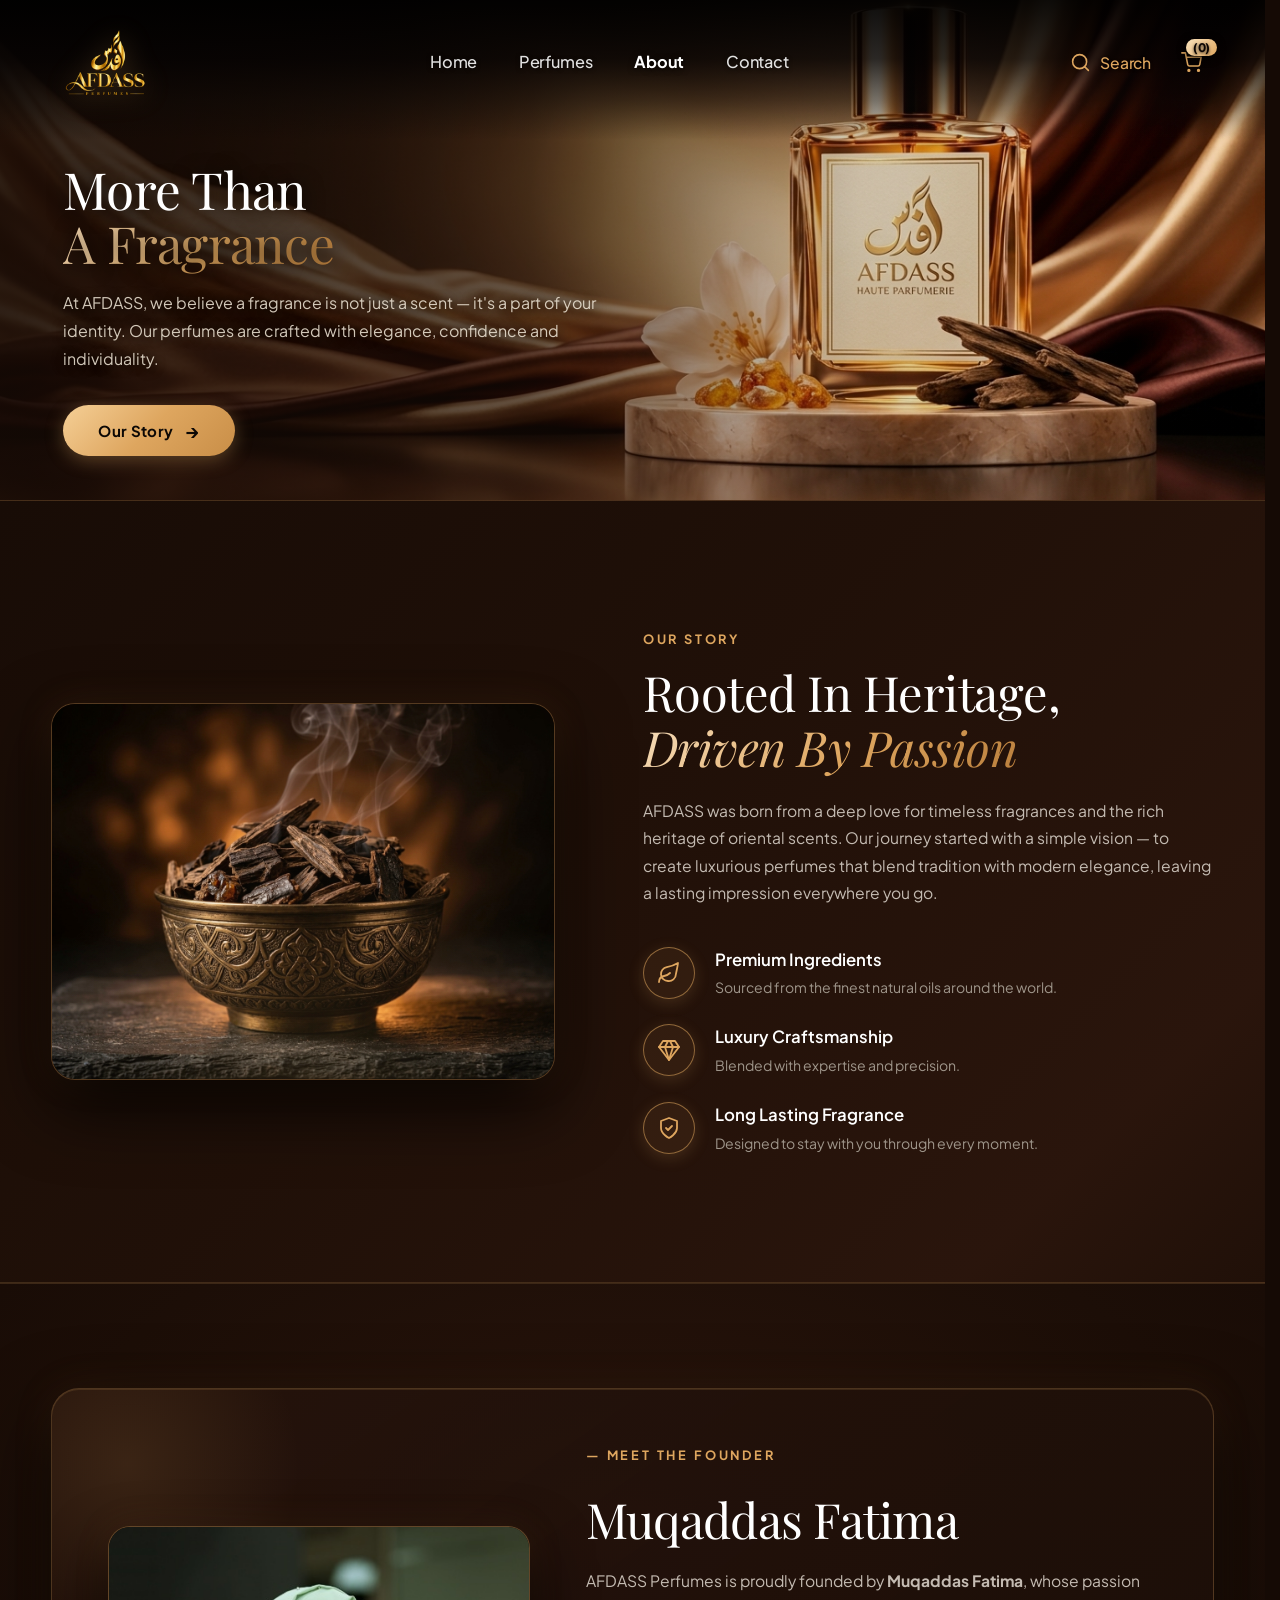
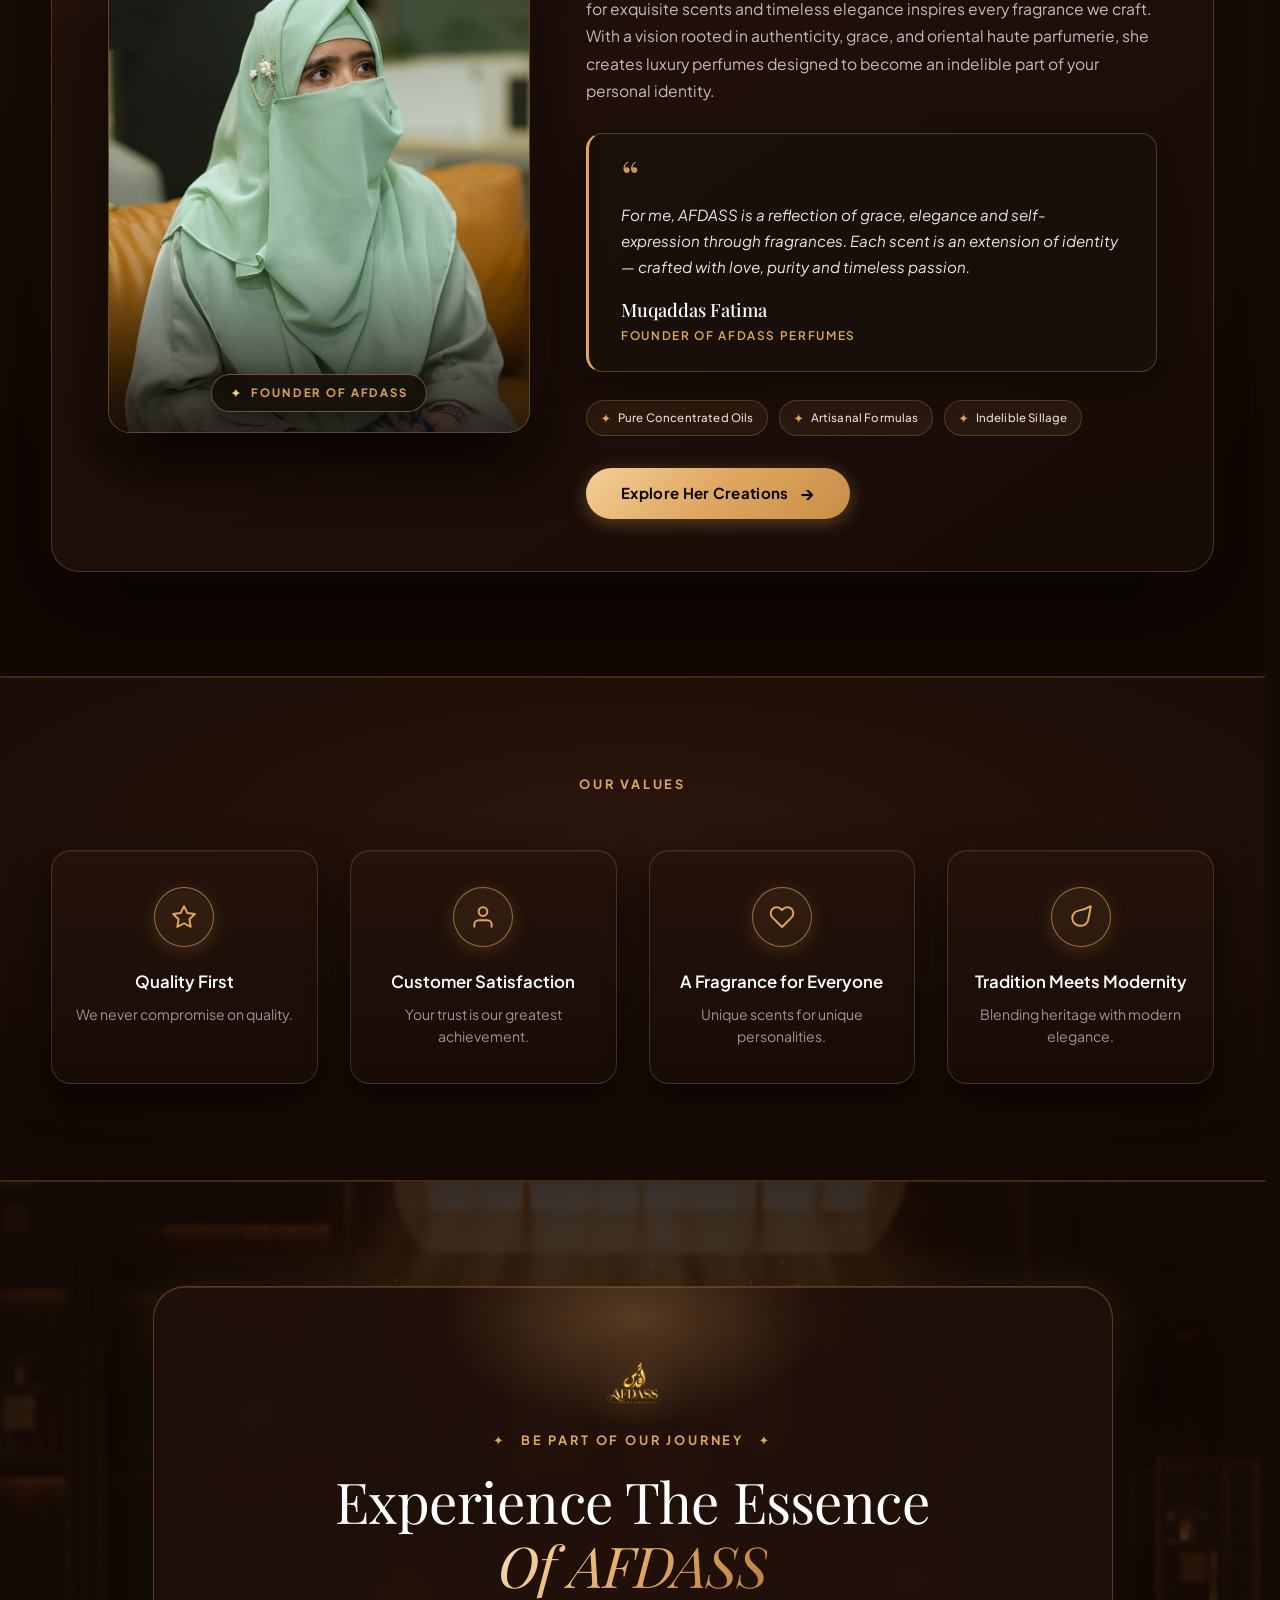
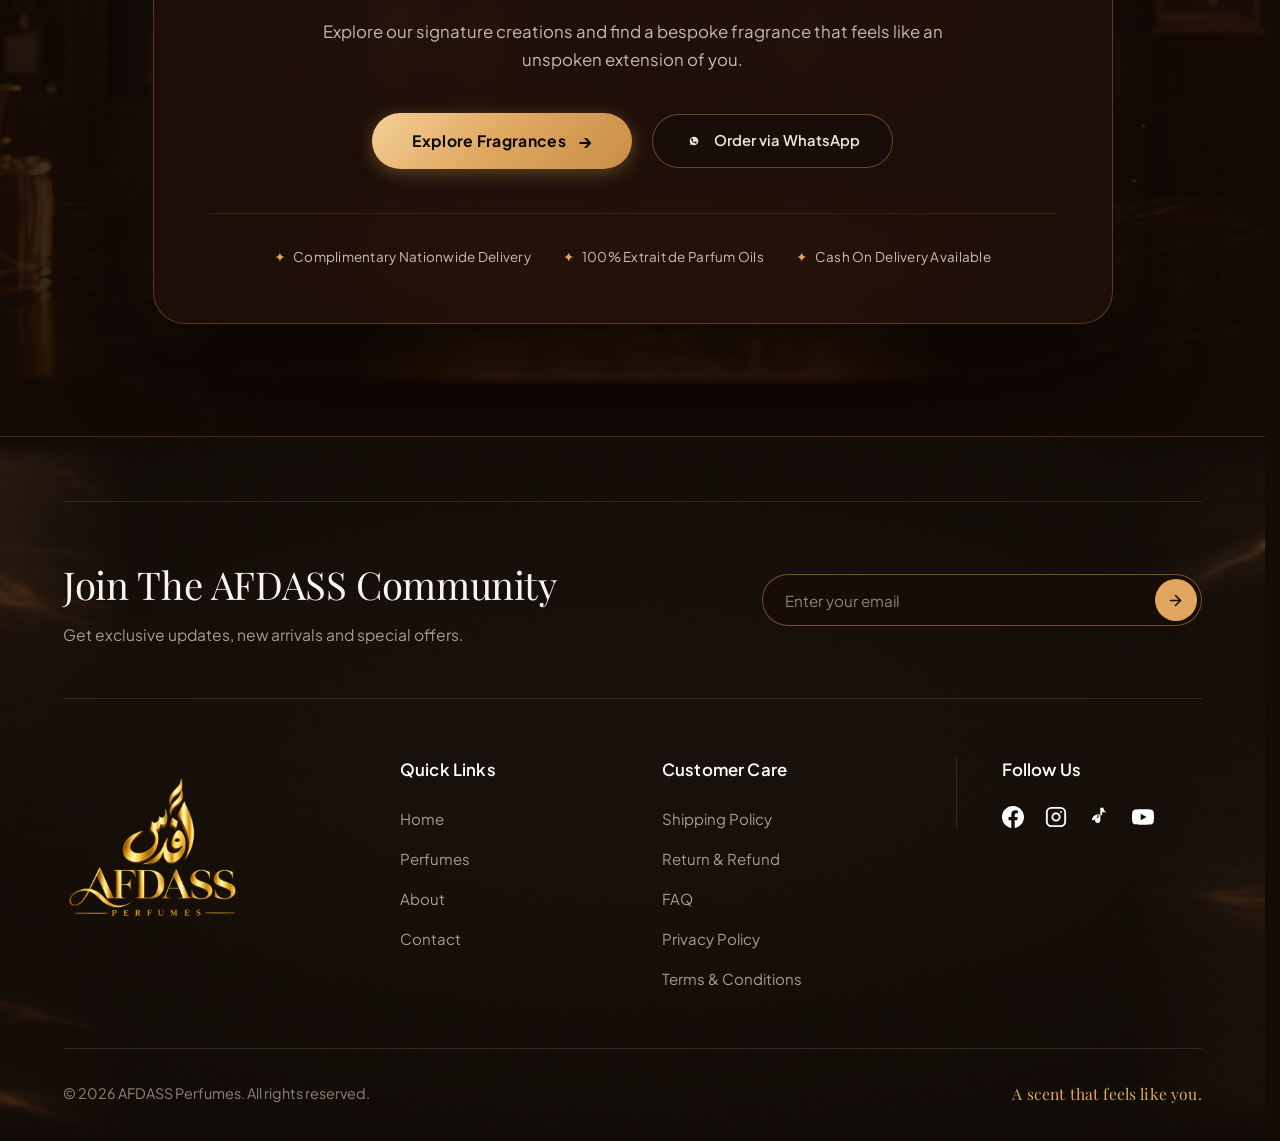
==== about.html @ 6cfcc87d "Implement complete website SEO: Meta tags, Open Graph, Twitter cards, Schema.org JSON-LD, sitemap.xm" ====
<!DOCTYPE html>
<html lang="en">
<head>
  <meta charset="UTF-8" />
  <meta name="viewport" content="width=device-width, initial-scale=1.0" />
  <title>About Us | AFDASS PERFUMES Haute Parfumerie</title>
  <meta name="description" content="Discover the story of AFDASS PERFUMES. Founded by Muqaddas Fatima, crafting luxury haute parfumerie with rare oud, amber, and French oils." />
  <meta name="keywords" content="about AFDASS, Muqaddas Fatima, Pakistani luxury perfumes, haute parfumerie story, artisanal fragrances Pakistan" />
  <meta name="author" content="AFDASS PERFUMES" />
  <meta name="robots" content="index, follow" />
  <link rel="canonical" href="https://afdassperfumes.com/about.html" />

  <!-- Open Graph / Facebook / WhatsApp -->
  <meta property="og:type" content="website" />
  <meta property="og:site_name" content="AFDASS PERFUMES" />
  <meta property="og:title" content="About Us | AFDASS PERFUMES Haute Parfumerie" />
  <meta property="og:description" content="More Than A Fragrance. Discover the story, artisanal craftsmanship, and vision behind AFDASS PERFUMES." />
  <meta property="og:image" content="https://afdassperfumes.com/assets/about-hero-banner.jpg" />
  <meta property="og:url" content="https://afdassperfumes.com/about.html" />

  <!-- Twitter Card -->
  <meta name="twitter:card" content="summary_large_image" />
  <meta name="twitter:title" content="About Us | AFDASS PERFUMES Haute Parfumerie" />
  <meta name="twitter:description" content="More Than A Fragrance. Discover the story, artisanal craftsmanship, and vision behind AFDASS PERFUMES." />
  <meta name="twitter:image" content="https://afdassperfumes.com/assets/about-hero-banner.jpg" />

  <!-- Favicon -->
  <link rel="icon" type="image/x-icon" href="assets/favicon.ico" />
  <link rel="icon" type="image/png" sizes="32x32" href="assets/favicon-32x32.png" />
  <link rel="apple-touch-icon" sizes="192x192" href="assets/favicon-192x192.png" />

  <!-- Google Fonts -->
  <link rel="preconnect" href="https://fonts.googleapis.com" />
  <link rel="preconnect" href="https://fonts.gstatic.com" crossorigin />
  <link href="https://fonts.googleapis.com/css2?family=Cinzel:wght@400;500;600;700&family=Cormorant+Garamond:ital,wght@0,300;0,400;0,500;0,600;0,700;1,400;1,600&family=Playfair+Display:ital,wght@0,400;0,500;0,600;0,700;1,400&family=Plus+Jakarta+Sans:wght@300;400;500;600;700&display=swap" rel="stylesheet" />

  <!-- JSON-LD Structured Data: AboutPage -->
  <script type="application/ld+json">
  {
    "@context": "https://schema.org",
    "@type": "AboutPage",
    "name": "About AFDASS PERFUMES",
    "url": "https://afdassperfumes.com/about.html",
    "description": "The heritage, artisanal craftsmanship, and story of AFDASS PERFUMES founded by Muqaddas Fatima.",
    "publisher": {
      "@type": "Organization",
      "name": "AFDASS PERFUMES",
      "logo": "https://afdassperfumes.com/assets/logo.png"
    }
  }
  </script>

  <!-- Stylesheets -->
  <link rel="stylesheet" href="style.css?v=20261004_master_header" />
  <link rel="stylesheet" href="drawer.css?v=20261004_master_header" />
  <link rel="stylesheet" href="about.css?v=20261004_master_header" />
  <link rel="stylesheet" href="search.css?v=20261004_master_header" />
</head>
<body class="about-page">

  <main>
    <!-- ===================================================================
         1 & 2. HERO SECTION & TOP NAVBAR: "More Than A Fragrance"
         Seamless luxury hero banner matching index and perfumes pages
         =================================================================== -->
    <section class="about-hero-section">

      <!-- Full-Width Background Image -->
      <div class="about-hero-bg">
        <img src="assets/about-hero-banner.jpg?v=20261004_about_stage" alt="AFDASS Luxury Perfume" class="about-hero-bg-img" />
        <div class="about-hero-overlay"></div>
      </div>

      <!-- Top Dark Shadow for navbar clarity -->
      <div class="about-hero-top-shadow"></div>

      <!-- Standard Navbar matching all other pages -->
      <header class="navbar navbar-in-hero" id="mainNavbar">
        <div class="nav-container">
          <!-- Logo -->
          <a href="index.html" class="brand-logo" aria-label="AFDASS PERFUMES Home">
            <img src="assets/logo.png" alt="AFDASS PERFUMES" class="logo-image" />
          </a>

          <!-- Center Navigation Links -->
          <nav class="nav-links">
            <a href="index.html" class="nav-link">Home</a>
            <a href="perfumes.html" class="nav-link">Perfumes</a>
            <a href="about.html" class="nav-link active">About</a>
            <a href="contact.html" class="nav-link">Contact</a>
          </nav>

          <!-- Right Action Buttons -->
          <div class="nav-actions">
            <button type="button" class="nav-action-btn search-btn" aria-label="Search Fragrances">
              <svg class="action-icon" viewBox="0 0 24 24" fill="none" stroke="currentColor" stroke-width="1.8" stroke-linecap="round" stroke-linejoin="round">
                <circle cx="11" cy="11" r="8"></circle>
                <line x1="21" y1="21" x2="16.65" y2="16.65"></line>
              </svg>
              <span>Search</span>
            </button>

            <a href="cart.html" class="nav-action-btn cart-btn" id="btnNavCart" aria-label="View Shopping Cart">
              <svg class="action-icon cart-svg" viewBox="0 0 24 24" fill="none" stroke="currentColor" stroke-width="1.8" stroke-linecap="round" stroke-linejoin="round">
                <circle cx="9" cy="21" r="1"></circle>
                <circle cx="20" cy="21" r="1"></circle>
                <path d="M1 1h4l2.68 13.39a2 2 0 0 0 2 1.61h9.72a2 2 0 0 0 2-1.61L23 6H6"></path>
              </svg>
              <span class="cart-badge" id="headerCartCount">(0)</span>
            </a>

            <!-- Mobile Toggle -->
            <button class="mobile-toggle" id="mobileMenuBtn" aria-label="Toggle Menu">
              <span></span><span></span><span></span>
            </button>
          </div>
        </div>
      </header>

      <!-- Hero Text Content Overlay -->
      <div class="about-hero-content">
        <div class="about-hero-text">
          <h1 class="about-hero-heading">
            More Than<br />
            <span class="gold-heading-accent">A Fragrance</span>
          </h1>
          <p class="about-hero-lead">
            At AFDASS, we believe a fragrance is not just a scent — it's a part of your identity. Our perfumes are crafted with elegance, confidence and individuality.
          </p>
          <div class="about-hero-cta">
            <a href="#our-story" class="btn-gold-pill">
              <span>Our Story</span>
              <span class="pill-arrow">→</span>
            </a>
          </div>
        </div>
      </div>

    </section>

    <!-- ===================================================================
         3. OUR STORY SECTION: "Rooted In Heritage, Driven By Passion"
         =================================================================== -->
    <section class="about-story-section" id="our-story">
      <div class="about-container">
        <div class="story-grid">

          <!-- Left: Framed Oud Bowl Artwork -->
          <div class="story-visual-wrap">
            <div class="story-img-frame">
              <img src="assets/about-story-oud.jpg" alt="Handcrafted Oud Wood Chips in Antique Brass Vessel" class="story-oud-img" />
              <div class="story-frame-glow"></div>
            </div>
          </div>

          <!-- Right: Story Narrative & 3 Craft Pillars -->
          <div class="story-content-wrap">
            <span class="section-eyebrow">OUR STORY</span>
            <h2 class="story-heading">
              Rooted In Heritage,<br />
              <span class="gold-heading-accent italic">Driven By Passion</span>
            </h2>
            <p class="story-lead">
              AFDASS was born from a deep love for timeless fragrances and the rich heritage of oriental scents. Our journey started with a simple vision — to create luxurious perfumes that blend tradition with modern elegance, leaving a lasting impression everywhere you go.
            </p>

            <!-- 3 Craftsmanship Pillars -->
            <div class="story-pillars-list">
              
              <!-- Pillar 1: Premium Ingredients -->
              <div class="pillar-row">
                <div class="pillar-icon-circle">
                  <svg viewBox="0 0 24 24" fill="none" stroke="currentColor" stroke-width="1.8" stroke-linecap="round" stroke-linejoin="round">
                    <path d="M11 20A7 7 0 0 1 9.8 6.1C15.5 5 17 4.5 21 2c-.5 4-1 5.5-2.1 11.2A7 7 0 0 1 11 20z"></path>
                    <path d="M2 21c0-3 1.85-5.36 5.08-6C9.5 14.52 12 13 13 12"></path>
                  </svg>
                </div>
                <div class="pillar-info">
                  <h3 class="pillar-title">Premium Ingredients</h3>
                  <p class="pillar-desc">Sourced from the finest natural oils around the world.</p>
                </div>
              </div>

              <!-- Pillar 2: Luxury Craftsmanship -->
              <div class="pillar-row">
                <div class="pillar-icon-circle">
                  <svg viewBox="0 0 24 24" fill="none" stroke="currentColor" stroke-width="1.8" stroke-linecap="round" stroke-linejoin="round">
                    <path d="M6 3h12l4 6-10 13L2 9z"></path>
                    <path d="M11 3L8 9l4 13 4-13-3-6"></path>
                    <path d="M2 9h20"></path>
                  </svg>
                </div>
                <div class="pillar-info">
                  <h3 class="pillar-title">Luxury Craftsmanship</h3>
                  <p class="pillar-desc">Blended with expertise and precision.</p>
                </div>
              </div>

              <!-- Pillar 3: Long Lasting Fragrance -->
              <div class="pillar-row">
                <div class="pillar-icon-circle">
                  <svg viewBox="0 0 24 24" fill="none" stroke="currentColor" stroke-width="1.8" stroke-linecap="round" stroke-linejoin="round">
                    <path d="M12 22s8-4 8-10V5l-8-3-8 3v7c0 6 8 10 8 10z"></path>
                    <path d="M9 12l2 2 4-4"></path>
                  </svg>
                </div>
                <div class="pillar-info">
                  <h3 class="pillar-title">Long Lasting Fragrance</h3>
                  <p class="pillar-desc">Designed to stay with you through every moment.</p>
                </div>
              </div>

            </div>
          </div>

        </div>
      </div>
    </section>

    <!-- ===================================================================
         4. MEET THE FOUNDER: "Muqaddas Fatima"
         Bespoke Haute Parfumerie 2-Column Luxury Editorial Showcase
         =================================================================== -->
    <section class="about-founder-section" id="founder">
      <div class="about-container">
        
        <div class="founder-editorial-card">
          
          <!-- Left Column: Elegant Portrait Showcase Frame -->
          <div class="founder-visual-col">
            <div class="founder-portrait-frame">
              <img 
                src="assets/about-founder-portrait.jpg" 
                alt="Muqaddas Fatima - Founder of AFDASS Perfumes" 
                class="founder-portrait-img" 
              />
              <div class="founder-frame-glow"></div>
              <div class="founder-frame-badge">
                <span class="founder-badge-dot">✦</span>
                <span>FOUNDER OF AFDASS</span>
              </div>
            </div>
          </div>

          <!-- Right Column: Editorial Narrative & Quote -->
          <div class="founder-narrative-col">
            
            <div class="founder-eyebrow-row">
              <span class="section-eyebrow">— MEET THE FOUNDER</span>
            </div>

            <h2 class="founder-main-heading">Muqaddas Fatima</h2>

            <p class="founder-bio-paragraph">
              AFDASS Perfumes is proudly founded by <strong>Muqaddas Fatima</strong>, whose passion for exquisite scents and timeless elegance inspires every fragrance we craft. With a vision rooted in authenticity, grace, and oriental haute parfumerie, she creates luxury perfumes designed to become an indelible part of your personal identity.
            </p>

            <!-- Luxury Quote Box (Clear, elegant, does not overlap portrait) -->
            <div class="founder-quote-box">
              <div class="quote-mark-icon">“</div>
              <p class="founder-quote-text">
                For me, AFDASS is a reflection of grace, elegance and self-expression through fragrances. Each scent is an extension of identity — crafted with love, purity and timeless passion.
              </p>
              <div class="founder-quote-author">
                <h3 class="founder-quote-name">Muqaddas Fatima</h3>
                <span class="founder-quote-role">Founder of AFDASS Perfumes</span>
              </div>
            </div>

            <!-- 3 Luxury Craft Signature Tags -->
            <div class="founder-signatures-row">
              <div class="founder-signature-tag">
                <span class="tag-spark">✦</span>
                <span>Pure Concentrated Oils</span>
              </div>
              <div class="founder-signature-tag">
                <span class="tag-spark">✦</span>
                <span>Artisanal Formulas</span>
              </div>
              <div class="founder-signature-tag">
                <span class="tag-spark">✦</span>
                <span>Indelible Sillage</span>
              </div>
            </div>

            <!-- CTA Actions -->
            <div class="founder-action-wrap">
              <a href="perfumes.html" class="btn-gold-pill">
                <span>Explore Her Creations</span>
                <span class="pill-arrow">→</span>
              </a>
            </div>

          </div>

        </div>

      </div>
    </section>

    <!-- ===================================================================
         5. OUR VALUES SECTION (4 Gold Icon Columns)
         =================================================================== -->
    <section class="about-values-section">
      <div class="about-container">
        
        <div class="values-header">
          <span class="section-eyebrow center">OUR VALUES</span>
        </div>

        <div class="values-grid">
          
          <!-- Value 1: Quality First -->
          <div class="value-item">
            <div class="value-icon-circle">
              <svg viewBox="0 0 24 24" fill="none" stroke="currentColor" stroke-width="1.8" stroke-linecap="round" stroke-linejoin="round">
                <polygon points="12 2 15.09 8.26 22 9.27 17 14.14 18.18 21.02 12 17.77 5.82 21.02 7 14.14 2 9.27 8.91 8.26 12 2"></polygon>
              </svg>
            </div>
            <h4 class="value-title">Quality First</h4>
            <p class="value-sub">We never compromise on quality.</p>
          </div>

          <!-- Value 2: Customer Satisfaction -->
          <div class="value-item">
            <div class="value-icon-circle">
              <svg viewBox="0 0 24 24" fill="none" stroke="currentColor" stroke-width="1.8" stroke-linecap="round" stroke-linejoin="round">
                <path d="M20 21v-2a4 4 0 0 0-4-4H8a4 4 0 0 0-4 4v2"></path>
                <circle cx="12" cy="7" r="4"></circle>
              </svg>
            </div>
            <h4 class="value-title">Customer Satisfaction</h4>
            <p class="value-sub">Your trust is our greatest achievement.</p>
          </div>

          <!-- Value 3: A Fragrance for Everyone -->
          <div class="value-item">
            <div class="value-icon-circle">
              <svg viewBox="0 0 24 24" fill="none" stroke="currentColor" stroke-width="1.8" stroke-linecap="round" stroke-linejoin="round">
                <path d="M20.84 4.61a5.5 5.5 0 0 0-7.78 0L12 5.67l-1.06-1.06a5.5 5.5 0 0 0-7.78 7.78l1.06 1.06L12 21.23l7.78-7.78 1.06-1.06a5.5 5.5 0 0 0 0-7.78z"></path>
              </svg>
            </div>
            <h4 class="value-title">A Fragrance for Everyone</h4>
            <p class="value-sub">Unique scents for unique personalities.</p>
          </div>

          <!-- Value 4: Tradition Meets Modernity -->
          <div class="value-item">
            <div class="value-icon-circle">
              <svg viewBox="0 0 24 24" fill="none" stroke="currentColor" stroke-width="1.8" stroke-linecap="round" stroke-linejoin="round">
                <path d="M11 20A7 7 0 0 1 9.8 6.1C15.5 5 17 4.5 21 2c-.5 4-1 5.5-2.1 11.2A7 7 0 0 1 11 20z"></path>
              </svg>
            </div>
            <h4 class="value-title">Tradition Meets Modernity</h4>
            <p class="value-sub">Blending heritage with modern elegance.</p>
          </div>

        </div>

      </div>
    </section>

    <!-- ===================================================================
         6. CTA SECTION: "Experience The Essence Of AFDASS"
         Bespoke Haute Parfumerie Grand Prestige Showcase
         =================================================================== -->
    <section class="about-cta-section">
      <div class="about-cta-bg-layer">
        <img src="assets/about-cta-bg.jpg" alt="AFDASS Haute Parfumerie Atelier" class="cta-bg-img" />
        <div class="cta-bg-overlay"></div>
      </div>
      <div class="about-container">
        
        <!-- Grand Floating Glassmorphic Prestige Card -->
        <div class="about-cta-card">
          <div class="cta-card-glow"></div>

          <!-- Top Logo Emblem -->
          <div class="cta-emblem-wrap">
            <img src="assets/logo.png" alt="AFDASS PERFUMES" class="cta-emblem-img" />
          </div>

          <span class="cta-eyebrow">✦ &nbsp; BE PART OF OUR JOURNEY &nbsp; ✦</span>

          <h2 class="about-cta-heading">
            Experience The Essence<br />
            <span class="gold-heading-accent italic">Of AFDASS</span>
          </h2>

          <p class="about-cta-sub">
            Explore our signature creations and find a bespoke fragrance that feels like an unspoken extension of you.
          </p>

          <!-- Dual Luxury Actions -->
          <div class="about-cta-actions">
            <a href="perfumes.html" class="btn-gold-pill cta-main-btn">
              <span>Explore Fragrances</span>
              <span class="pill-arrow">→</span>
            </a>
            <a href="https://wa.me/923125797051" target="_blank" rel="noopener" class="btn-cta-outline">
              <svg viewBox="0 0 24 24" width="18" height="18" fill="currentColor">
                <path d="M12.031 6.172c-3.181 0-5.767 2.586-5.768 5.766-.001 1.298.38 2.27 1.019 3.287l-.582 2.128 2.182-.573c.978.58 1.911.928 3.145.929 3.178 0 5.767-2.587 5.768-5.766.001-3.187-2.575-5.77-5.764-5.771zm3.392 8.244c-.144.405-.837.774-1.17.824-.312.045-.694.073-2.122-.52-1.823-.759-3.003-2.617-3.094-2.739-.092-.122-.741-.986-.741-1.88 0-.895.468-1.336.635-1.518.167-.182.366-.228.488-.228.121 0 .243.002.349.006.111.004.261-.042.408.31.152.365.518 1.261.564 1.353.045.091.076.198.016.319-.061.122-.092.198-.183.304-.092.106-.193.237-.276.319-.092.091-.188.19-.081.373.107.182.476.786 1.022 1.272.703.626 1.296.82 1.48.911.183.091.289.076.395-.045.107-.122.457-.532.579-.714.122-.182.244-.152.411-.091.167.061 1.066.503 1.249.594.182.091.304.137.349.213.046.076.046.44-.098.845z"/>
              </svg>
              <span>Order via WhatsApp</span>
            </a>
          </div>

          <!-- 3 Reassurance Badges -->
          <div class="cta-perks-row">
            <div class="cta-perk-item">
              <span class="perk-spark">✦</span>
              <span>Complimentary Nationwide Delivery</span>
            </div>
            <div class="cta-perk-item">
              <span class="perk-spark">✦</span>
              <span>100% Extrait de Parfum Oils</span>
            </div>
            <div class="cta-perk-item">
              <span class="perk-spark">✦</span>
              <span>Cash On Delivery Available</span>
            </div>
          </div>

        </div>

      </div>
    </section>
  </main>

  <!-- ===================================================================
       7. LUXURY FOOTER (Unified Standard Across Entire Website)
       =================================================================== -->
  <footer class="site-footer">
    <div class="footer-container">

      <!-- Newsletter Banner -->
      <div class="footer-newsletter-row">
        <div class="newsletter-text-wrap">
          <h2 class="newsletter-title">Join The AFDASS Community</h2>
          <p class="newsletter-subtitle">Get exclusive updates, new arrivals and special offers.</p>
        </div>
        <form class="newsletter-form" onsubmit="event.preventDefault(); alert('Thank you for joining the AFDASS community!');">
          <input 
            type="email" 
            class="newsletter-input" 
            placeholder="Enter your email" 
            required 
          />
          <button type="submit" class="btn-newsletter-submit" aria-label="Subscribe">
            <svg class="submit-arrow" viewBox="0 0 24 24" fill="none" stroke="currentColor" stroke-width="2.2" stroke-linecap="round" stroke-linejoin="round">
              <line x1="5" y1="12" x2="19" y2="12"></line>
              <polyline points="12 5 19 12 12 19"></polyline>
            </svg>
          </button>
        </form>
      </div>

      <!-- Main Footer Columns (4-Col Grid) -->
      <div class="footer-main-grid">

        <!-- Col 1: Official Logo -->
        <div class="footer-col brand-col">
          <a href="index.html" class="footer-logo-link">
            <img src="assets/logo.png" alt="AFDASS PERFUMES" class="footer-logo-img" />
          </a>
        </div>

        <!-- Col 2: Quick Links -->
        <div class="footer-col footer-accordion-col">
          <h3 class="footer-col-title footer-accordion-toggle">
            <span>Quick Links</span>
            <span class="footer-accordion-icon">
              <svg viewBox="0 0 24 24" fill="none" stroke="currentColor" stroke-width="2" stroke-linecap="round" stroke-linejoin="round">
                <polyline points="6 9 12 15 18 9"></polyline>
              </svg>
            </span>
          </h3>
          <ul class="footer-links-list">
            <li><a href="index.html" class="footer-link">Home</a></li>
            <li><a href="perfumes.html" class="footer-link">Perfumes</a></li>
            <li><a href="about.html" class="footer-link">About</a></li>
            <li><a href="contact.html" class="footer-link">Contact</a></li>
          </ul>
        </div>

        <!-- Col 3: Customer Care -->
        <div class="footer-col footer-accordion-col">
          <h3 class="footer-col-title footer-accordion-toggle">
            <span>Customer Care</span>
            <span class="footer-accordion-icon">
              <svg viewBox="0 0 24 24" fill="none" stroke="currentColor" stroke-width="2" stroke-linecap="round" stroke-linejoin="round">
                <polyline points="6 9 12 15 18 9"></polyline>
              </svg>
            </span>
          </h3>
          <ul class="footer-links-list">
            <li><a href="contact.html" class="footer-link">Shipping Policy</a></li>
            <li><a href="contact.html" class="footer-link">Return &amp; Refund</a></li>
            <li><a href="contact.html#faq" class="footer-link">FAQ</a></li>
            <li><a href="contact.html" class="footer-link">Privacy Policy</a></li>
            <li><a href="contact.html" class="footer-link">Terms &amp; Conditions</a></li>
          </ul>
        </div>

        <!-- Col 4: Follow Us -->
        <div class="footer-col follow-col footer-accordion-col">
          <h3 class="footer-col-title footer-accordion-toggle">
            <span>Follow Us</span>
            <span class="footer-accordion-icon">
              <svg viewBox="0 0 24 24" fill="none" stroke="currentColor" stroke-width="2" stroke-linecap="round" stroke-linejoin="round">
                <polyline points="6 9 12 15 18 9"></polyline>
              </svg>
            </span>
          </h3>
          <div class="footer-social-row footer-accordion-content">
            <!-- Facebook -->
            <a href="https://facebook.com" target="_blank" rel="noopener" class="social-icon-btn" aria-label="Facebook">
              <svg viewBox="0 0 24 24" fill="currentColor">
                <path d="M24 12.073c0-6.627-5.373-12-12-12s-12 5.373-12 12c0 5.99 4.388 10.954 10.125 11.854v-8.385H7.078v-3.47h3.047V9.43c0-3.007 1.792-4.669 4.533-4.669 1.312 0 2.686.235 2.686.235v2.953H15.83c-1.491 0-1.956.925-1.956 1.874v2.25h3.328l-.532 3.47h-2.796v8.385C19.612 23.027 24 18.062 24 12.073z"/>
              </svg>
            </a>
            <!-- Instagram -->
            <a href="https://instagram.com" target="_blank" rel="noopener" class="social-icon-btn" aria-label="Instagram">
              <svg viewBox="0 0 24 24" fill="none" stroke="currentColor" stroke-width="2" stroke-linecap="round" stroke-linejoin="round">
                <rect x="2" y="2" width="20" height="20" rx="5" ry="5"></rect>
                <path d="M16 11.37A4 4 0 1 1 12.63 8 4 4 0 0 1 16 11.37z"></path>
                <line x1="17.5" y1="6.5" x2="17.51" y2="6.5"></line>
              </svg>
            </a>
            <!-- TikTok -->
            <a href="https://tiktok.com" target="_blank" rel="noopener" class="social-icon-btn" aria-label="TikTok">
              <svg viewBox="0 0 24 24" fill="currentColor">
                <path d="M19.59 6.69a4.83 4.83 0 0 1-3.77-4.25V2h-3.45v13.67a2.89 2.89 0 0 1-5.2 1.74 2.89 2.89 0 0 1 2.31-4.64c.29 0 .57.04.84.11V9.37a6.34 6.34 0 0 0-.84-.06 6.34 6.34 0 0 0-6.34 6.34 6.34 6.34 0 0 0 6.34-6.34V8.5a8.28 8.28 0 0 0 4.77 1.48V6.69z"/>
              </svg>
            </a>
            <!-- YouTube -->
            <a href="https://youtube.com" target="_blank" rel="noopener" class="social-icon-btn" aria-label="YouTube">
              <svg viewBox="0 0 24 24" fill="currentColor">
                <path d="M23.498 6.186a3.016 3.016 0 0 0-2.122-2.136C19.505 3.545 12 3.545 12 3.545s-7.505 0-9.377.505A3.017 3.017 0 0 0 .502 6.186C0 8.07 0 12 0 12s0 3.93.502 5.814a3.016 3.016 0 0 0 2.122 2.136c1.871.505 9.376.505 9.376.505s7.505 0 9.377-.505a3.015 3.015 0 0 0 2.122-2.136C24 15.93 24 12 24 12s0-3.93-.502-5.814zM9.545 15.568V8.432L15.818 12l-6.273 3.568z"/>
              </svg>
            </a>
          </div>
        </div>

      </div>

      <!-- Bottom Copyright Bar -->
      <div class="footer-bottom-bar">
        <p class="footer-copyright">&copy; 2026 AFDASS Perfumes. All rights reserved.</p>
        <p class="footer-tagline">A scent that feels like you.</p>
      </div>
    </div>
  </footer>

  <!-- Mobile Drawer Menu & Frosted Backdrop -->
  <div class="drawer-backdrop" id="drawerBackdrop"></div>
  <aside class="mobile-drawer" id="mobileDrawer" aria-label="Mobile Navigation">
    <div class="drawer-header">
      <img src="assets/logo.png" alt="AFDASS PERFUMES" class="drawer-logo" />
      <button class="drawer-close" id="drawerCloseBtn" type="button" aria-label="Close Menu">&times;</button>
    </div>
    <nav class="mobile-nav-list">
      <a href="index.html" class="mobile-link">Home</a>
      <a href="perfumes.html" class="mobile-link">Perfumes</a>
      <a href="about.html" class="mobile-link active">About</a>
      <a href="contact.html" class="mobile-link">Contact</a>
      <a href="cart.html" class="mobile-link">Cart</a>
    </nav>
    <div class="drawer-cta">
      <a href="https://wa.me/923125797051" target="_blank" rel="noopener" class="drawer-wa-btn">
        <svg class="drawer-wa-icon" width="20" height="20" viewBox="0 0 24 24" fill="#25d366">
          <path d="M12.04 2C6.58 2 2.13 6.45 2.13 11.91C2.13 13.66 2.59 15.36 3.45 16.86L2.05 22L7.3 20.62C8.75 21.41 10.38 21.83 12.04 21.83C17.5 21.83 21.95 17.38 21.95 11.92C21.95 9.27 20.92 6.78 19.05 4.91C17.18 3.03 14.69 2 12.04 2M12.05 3.67C14.25 3.67 16.31 4.53 17.87 6.09C19.42 7.65 20.28 9.72 20.28 11.92C20.28 16.46 16.58 20.15 12.04 20.15C10.56 20.15 9.11 19.76 7.85 19.01L7.55 18.83L4.43 19.65L5.26 16.61L5.06 16.29C4.24 14.99 3.81 13.47 3.81 11.91C3.81 7.37 7.5 3.67 12.05 3.67M9.53 7.53C9.36 7.53 9.08 7.6 8.84 7.86C8.6 8.12 7.93 8.75 7.93 10.03C7.93 11.31 8.86 12.55 9 12.72C9.13 12.9 10.79 15.46 13.33 16.55C15.44 17.47 15.87 17.29 16.33 17.24C16.8 17.2 17.84 16.62 18.06 16.02C18.27 15.42 18.27 14.9 18.21 14.8C18.15 14.7 17.98 14.64 17.72 14.5C17.47 14.38 16.21 13.76 15.98 13.67C15.75 13.59 15.58 13.55 15.41 13.8C15.24 14.06 14.76 14.64 14.62 14.8C14.47 14.97 14.33 15 14.07 14.87C13.82 14.75 13.01 14.48 12.05 13.62C11.3 12.95 10.79 12.13 10.65 11.89C10.51 11.64 10.63 11.51 10.76 11.38C10.87 11.27 11.01 11.09 11.14 10.94C11.27 10.79 11.31 10.69 11.4 10.52C11.49 10.35 11.44 10.2 11.38 10.07C11.31 9.95 10.83 8.77 10.63 8.28C10.43 7.8 10.23 7.87 10.07 7.86L9.53 7.53Z"/>
        </svg>
        <span>Order via WhatsApp</span>
      </a>
      <p class="drawer-tagline">A scent that feels like you.</p>
    </div>
  </aside>

  <!-- Scripts -->
  <script src="about.js?v=20261001_lux_v3"></script>
  <script src="search.js?v=20261001_live"></script>
</body>
</html>
---- style.css ----
/* ===================================================================
   AFDASS PERFUMES - FULL VIEWPORT LUXURY HERO SECTION
   Full Height 100vh (Zero Bottom Gaps / Zero Black Bars)
   =================================================================== */

:root {
  color-scheme: dark;
  /* Refined Metallic Gold Accents */
  --gold-primary: #dea65f;
  --gold-hover: #eab775;
  --gold-tag: #b88947;
  --gold-title: #edd6b4;
  --gold-bronze: #8a5a32;
  --gold-hairline: rgba(222, 166, 95, 0.16);

  /* Haute Parfumerie Warm Bronze, Roasted Cocoa & Silk Amber Palette (matching Hero section) */
  --bg-deep-noir: #130804;
  --bg-espresso-base: #180c06;
  --bg-espresso-card: #201008;
  --bg-chocolate-rich: #27140b;
  --bg-chocolate-card: #2f180e;
  --bg-chocolate-accent: #3a1e12;

  --text-pure: #ffffff;
  --text-nav: #a8a8a9;
  --text-desc: #a59e95;
  --text-badge-title: #e4e2de;
  --text-badge-sub: #8c8378;

  --font-serif: 'Playfair Display', Georgia, serif;
  --font-sans: 'Plus Jakarta Sans', -apple-system, BlinkMacSystemFont, 'Segoe UI', Roboto, sans-serif;
}

*, *::before, *::after {
  box-sizing: border-box;
  margin: 0;
  padding: 0;
}

/* Stable single scrollbar & smooth seamless page transitions */
html {
  overflow-x: hidden;
  scrollbar-gutter: stable;
}

body {
  animation: afdassPageFade 0.22s cubic-bezier(0.16, 1, 0.3, 1) backwards;
}

@keyframes afdassPageFade {
  0% {
    opacity: 0.80;
  }
  100% {
    opacity: 1;
  }
}

/* Remove typing cursor / text caret on non-interactive elements */
body {
  user-select: none;
  -webkit-user-select: none;
  -moz-user-select: none;
  -ms-user-select: none;
}

input, textarea, select, [contenteditable] {
  user-select: text;
  -webkit-user-select: text;
  -moz-user-select: text;
  -ms-user-select: text;
  cursor: text;
}

html, body {
  width: 100%;
  min-height: 100%;
  background-color: #150a05;
  background-image: 
    radial-gradient(ellipse 80% 50% at 50% -20%, rgba(185, 105, 48, 0.16) 0%, transparent 60%),
    radial-gradient(ellipse 60% 40% at 100% 40%, rgba(150, 78, 32, 0.12) 0%, transparent 50%),
    radial-gradient(ellipse 70% 50% at 0% 80%, rgba(185, 105, 48, 0.10) 0%, transparent 50%);
  background-attachment: fixed;
  color: var(--text-pure);
  font-family: var(--font-sans);
  -webkit-font-smoothing: antialiased;
  overflow-x: hidden;
}

/* Master Stage - Full 100vh Viewport Height (Exact match to Mockup) */
.hero-stage {
  position: relative;
  width: 100%;
  min-height: 100vh;
  min-height: 100dvh;
  display: flex;
  flex-direction: column;
  justify-content: space-between;
  overflow: hidden;
  background-color: #120505;
}

/* Master Background Layer - Fills Full 100vh */
.hero-bg-layer {
  position: absolute;
  top: 0;
  left: 0;
  width: 100%;
  height: 100%;
  z-index: 1;
}

.master-bg-image {
  width: 100%;
  height: 100%;
  object-fit: cover;
  object-position: right center;
  display: block;
}

/* Subtle Vignette for Text Contrast */
.bg-vignette-overlay {
  position: absolute;
  inset: 0;
  background: linear-gradient(
    90deg,
    rgba(18, 6, 5, 0.78) 0%,
    rgba(18, 6, 5, 0.48) 38%,
    rgba(18, 6, 5, 0.12) 65%,
    transparent 100%
  );
  pointer-events: none;
}

/* ===================================================================
   TOP NAVBAR
   =================================================================== */

.navbar {
  position: relative;
  width: 100%;
  z-index: 30;
  padding: 1.25rem 0 0 0;
  box-sizing: border-box;
}

.navbar-in-hero,
.navbar.navbar-in-hero {
  position: absolute;
  top: 0;
  left: 0;
  right: 0;
  width: 100%;
  z-index: 30;
  padding: 1.25rem 0 0 0;
  box-sizing: border-box;
}

.nav-container {
  max-width: 1440px;
  margin: 0 auto;
  padding: 0 5%;
  display: flex;
  align-items: center;
  justify-content: space-between;
  width: 100%;
  box-sizing: border-box;
}

/* Brand Logo */
.brand-logo {
  display: inline-flex;
  align-items: center;
  justify-content: flex-start;
  text-decoration: none;
  transition: opacity 0.2s ease;
}

.brand-logo:hover {
  opacity: 0.92;
}

.logo-image {
  height: 85px;
  width: auto;
  object-fit: contain;
  filter: drop-shadow(0 4px 14px rgba(222, 166, 95, 0.35));
}

/* Center Links (Exact Match to User Reference Screenshot) */
.nav-links {
  display: flex;
  align-items: center;
  justify-content: center;
  gap: 2.6rem;
}

.nav-link {
  font-family: var(--font-sans);
  font-size: 1.02rem;
  font-weight: 500;
  color: rgba(255, 255, 255, 0.88);
  text-decoration: none;
  letter-spacing: -0.01em;
  transition: all 0.2s ease;
  position: relative;
  padding: 0.25rem 0;
  text-shadow: 0 1px 4px rgba(0, 0, 0, 0.65);
}

.nav-link:hover {
  color: #ffffff;
  opacity: 1;
}

.nav-link.active {
  color: #ffffff;
  font-weight: 700;
  text-shadow: 0 1px 6px rgba(0, 0, 0, 0.8);
}

/* Right Nav Actions (Exact Match to User Reference Screenshot) */
.nav-actions {
  display: flex;
  align-items: center;
  justify-content: flex-end;
  gap: 1.85rem;
}

.nav-action-btn {
  background: none;
  border: none;
  display: inline-flex;
  align-items: center;
  gap: 0.55rem;
  color: #dea65f;
  font-family: var(--font-sans);
  font-size: 0.98rem;
  font-weight: 500;
  cursor: pointer;
  text-decoration: none;
  transition: all 0.2s ease;
  letter-spacing: -0.01em;
  padding: 0.25rem 0;
}

.nav-action-btn span {
  color: #dea65f;
  font-family: var(--font-sans);
  font-size: 0.98rem;
  font-weight: 500;
  letter-spacing: -0.01em;
  text-shadow: 0 1px 3px rgba(0, 0, 0, 0.75);
  transition: color 0.2s ease;
}

.nav-action-btn:hover,
.nav-action-btn:hover span {
  color: #f7d197;
  transform: translateY(-1px);
}

.action-icon {
  width: 21px;
  height: 21px;
  stroke: #dea65f;
  stroke-width: 1.8;
  display: block;
  flex-shrink: 0;
  transition: stroke 0.2s ease;
}

.nav-action-btn:hover .action-icon {
  stroke: #f7d197;
}

/* Shopping Cart Icon with Oval (0) Gold Pill Badge */
.cart-btn {
  position: relative;
  display: inline-flex;
  align-items: center;
}

.cart-btn .cart-badge {
  position: absolute;
  top: -9px;
  right: -15px;
  background: linear-gradient(135deg, #fae2bc 0%, #dea65f 100%);
  color: #0c0503 !important;
  font-family: var(--font-sans);
  font-size: 0.74rem;
  font-weight: 800 !important;
  padding: 1.5px 6.5px;
  border-radius: 999px;
  display: flex;
  align-items: center;
  justify-content: center;
  line-height: 1.15;
  box-shadow: 0 2px 8px rgba(0, 0, 0, 0.75);
  letter-spacing: -0.02em;
  white-space: nowrap;
  -webkit-font-smoothing: antialiased;
}

/* Mobile Toggle */
.mobile-toggle {
  display: none;
  background: none;
  border: none;
  cursor: pointer;
  flex-direction: column;
  gap: 4px;
}

.mobile-toggle span {
  display: block;
  width: 22px;
  height: 2px;
  background: #ffffff;
}

.mobile-drawer {
  display: none;
}

/* ===================================================================
   HERO CONTENT OVERLAY (EXACT TO MOCKUP)
   =================================================================== */

.hero-content-wrapper {
  position: relative;
  z-index: 20;
  flex: 1;
  display: flex;
  align-items: center;
  max-width: 1440px;
  width: 100%;
  margin: 0 auto;
  padding: 2rem 5% 1.5rem 5%;
  box-sizing: border-box;
}

.hero-left-content {
  max-width: 620px;
  display: flex;
  flex-direction: column;
  justify-content: center;
  align-items: flex-start;
  text-align: left;
}

/* Eyebrow: A FRAGRANCE FOR */
.hero-eyebrow {
  font-family: 'Cinzel', 'Plus Jakarta Sans', serif;
  font-size: clamp(1rem, 1.35vw, 1.25rem);
  font-weight: 600;
  letter-spacing: 0.28em;
  color: #dfa963;
  text-transform: uppercase;
  margin-bottom: 0.85rem;
  display: block;
  text-shadow: 0 2px 10px rgba(0, 0, 0, 0.8);
}

/* Main Headline: EVERY YOU */
.hero-headline {
  font-family: 'Cormorant Garamond', 'Cinzel', Georgia, serif;
  font-size: clamp(3.6rem, 6.2vw, 5.8rem);
  font-weight: 700;
  line-height: 0.96;
  letter-spacing: 0.05em;
  text-transform: uppercase;
  margin: 0 0 1.35rem 0;
  background: linear-gradient(180deg, #ffffff 0%, #fae6cb 30%, #dea65f 70%, #aa7233 100%);
  -webkit-background-clip: text;
  -webkit-text-fill-color: transparent;
  filter: drop-shadow(0 6px 30px rgba(0, 0, 0, 0.85));
}

/* Sparkle Divider */
.hero-sparkle-divider {
  display: flex;
  align-items: center;
  gap: 1.25rem;
  width: 100%;
  max-width: 480px;
  margin-bottom: 2.2rem;
}

.hero-sparkle-divider .divider-line {
  flex: 1;
  height: 1px;
}

.hero-sparkle-divider .divider-line:first-child {
  background: linear-gradient(90deg, transparent 0%, rgba(222, 166, 95, 0.75) 100%);
}

.hero-sparkle-divider .divider-line:last-child {
  background: linear-gradient(270deg, transparent 0%, rgba(222, 166, 95, 0.75) 100%);
}

.hero-sparkle-divider .sparkle-symbol {
  color: #fce5c6;
  font-size: 1.25rem;
  text-shadow: 0 0 14px #dea65f, 0 0 24px #dea65f;
  line-height: 1;
  display: inline-block;
}

/* CTA Pill Button: Shop Collection -> */
.hero-cta-area {
  display: flex;
  align-items: center;
  margin-bottom: 0;
}

.btn-shop-collection {
  display: inline-flex;
  align-items: center;
  gap: 0.75rem;
  background: linear-gradient(135deg, #f7d6a5 0%, #dea65f 100%);
  color: #120505;
  font-family: var(--font-sans);
  font-size: 1.02rem;
  font-weight: 700;
  letter-spacing: 0.02em;
  padding: 0.95rem 2.4rem;
  border-radius: 999px;
  text-decoration: none;
  box-shadow: 0 6px 28px rgba(222, 166, 95, 0.45), 0 0 35px rgba(222, 166, 95, 0.25);
  transition: all 0.3s cubic-bezier(0.16, 1, 0.3, 1);
}

.btn-shop-collection:hover {
  background: linear-gradient(135deg, #fae2bc 0%, #ebb46e 100%);
  transform: translateY(-2px) scale(1.02);
  box-shadow: 0 10px 36px rgba(222, 166, 95, 0.6), 0 0 45px rgba(222, 166, 95, 0.4);
  color: #120505;
}

.btn-shop-collection .arrow-icon {
  width: 18px;
  height: 18px;
  transition: transform 0.25s ease;
}

.btn-shop-collection:hover .arrow-icon {
  transform: translateX(5px);
}

/* ===================================================================
   FLOATING TRUST FEATURES STRIP (EXACT TO MOCKUP)
   =================================================================== */

.hero-trust-strip-container {
  position: relative;
  z-index: 25;
  width: 100%;
  padding: 0 5% 2.2rem 5%;
  margin-top: auto;
  display: flex;
  justify-content: center;
  box-sizing: border-box;
}

.hero-trust-strip {
  display: flex;
  align-items: center;
  justify-content: space-around;
  width: 100%;
  max-width: 1220px;
  background: rgba(26, 9, 8, 0.72);
  backdrop-filter: blur(16px);
  -webkit-backdrop-filter: blur(16px);
  border: 1.5px solid rgba(222, 166, 95, 0.32);
  border-radius: 999px;
  padding: 1rem 2.5rem;
  box-shadow: 0 16px 45px rgba(0, 0, 0, 0.75), 0 0 30px rgba(222, 166, 95, 0.12);
  box-sizing: border-box;
}

.hero-trust-item {
  display: flex;
  align-items: center;
  gap: 1rem;
}

.trust-item-icon {
  width: 32px;
  height: 32px;
  display: flex;
  align-items: center;
  justify-content: center;
  color: var(--gold-primary);
  flex-shrink: 0;
}

.trust-item-icon svg {
  width: 26px;
  height: 26px;
  stroke: var(--gold-primary);
}

.trust-item-text {
  font-family: var(--font-sans);
  font-size: 0.92rem;
  font-weight: 500;
  color: #ede5da;
  line-height: 1.35;
  letter-spacing: 0.01em;
  white-space: nowrap;
}

.trust-br-mobile {
  display: none;
}

.trust-item-divider {
  width: 1px;
  height: 34px;
  background: rgba(222, 166, 95, 0.28);
}

.badge-subheading {
  font-family: var(--font-sans);
  font-size: 0.74rem;
  font-weight: 400;
  color: #9c9994;
  line-height: 1.25;
}

/* ===================================================================
   RESPONSIVE DESIGN (Tablets & Mobile)
   =================================================================== */

@media (max-width: 1024px) {
  .hero-stage {
    height: auto;
    min-height: 100vh;
  }

  .nav-container {
    grid-template-columns: 1fr auto;
  }

  .nav-links {
    display: none;
  }

  .mobile-toggle {
    display: flex;
  }

  /* Mobile Drawer Backdrop */
  .drawer-backdrop {
    position: fixed !important;
    inset: 0 !important;
    background: rgba(18, 6, 5, 0.88) !important;
    backdrop-filter: blur(8px) !important;
    -webkit-backdrop-filter: blur(8px) !important;
    z-index: 99998 !important;
    opacity: 0 !important;
    pointer-events: none !important;
    transition: opacity 0.32s ease !important;
  }

  .drawer-backdrop.active {
    opacity: 1 !important;
    pointer-events: auto !important;
  }

  /* Luxury Off-Canvas Drawer (Slides in from Right) */
  .mobile-drawer {
    display: flex !important;
    flex-direction: column !important;
    position: fixed !important;
    top: 0 !important;
    right: 0 !important;
    bottom: 0 !important;
    left: auto !important;
    width: 86% !important;
    max-width: 320px !important;
    height: 100vh !important;
    height: 100dvh !important;
    background: linear-gradient(180deg, #24130b 0%, #140904 100%) !important;
    border-left: 1px solid rgba(222, 166, 95, 0.3) !important;
    box-shadow: -20px 0 60px rgba(0, 0, 0, 0.95) !important;
    z-index: 99999 !important;
    padding: 1.5rem 1.5rem 2rem 1.5rem !important;
    transform: translateX(105%) !important;
    visibility: hidden !important;
    transition: transform 0.35s cubic-bezier(0.16, 1, 0.3, 1), visibility 0.35s !important;
    overflow-y: auto !important;
    -webkit-overflow-scrolling: touch !important;
    gap: 0 !important;
    box-sizing: border-box !important;
  }

  .mobile-drawer.active {
    transform: translateX(0) !important;
    visibility: visible !important;
  }

  .drawer-header {
    display: flex !important;
    align-items: center !important;
    justify-content: space-between !important;
    padding-bottom: 1.25rem !important;
    border-bottom: 1px solid rgba(138, 90, 50, 0.22) !important;
    margin-bottom: 1.25rem !important;
    box-sizing: border-box !important;
  }

  .drawer-logo {
    height: 38px !important;
    width: auto !important;
    object-fit: contain !important;
  }

  .drawer-close {
    appearance: none !important;
    -webkit-appearance: none !important;
    width: 36px !important;
    height: 36px !important;
    min-width: 36px !important;
    min-height: 36px !important;
    border-radius: 50% !important;
    background: rgba(255, 255, 255, 0.05) !important;
    border: 1px solid rgba(222, 166, 95, 0.3) !important;
    color: var(--gold-primary) !important;
    font-size: 1.55rem !important;
    line-height: 1 !important;
    display: inline-flex !important;
    align-items: center !important;
    justify-content: center !important;
    cursor: pointer !important;
    padding: 0 !important;
    margin: 0 !important;
    outline: none !important;
    transition: all 0.2s ease !important;
  }

  .drawer-close:hover {
    background: rgba(222, 166, 95, 0.2) !important;
    color: #ffffff !important;
    border-color: #dea65f !important;
  }

  .mobile-nav-list {
    display: flex;
    flex-direction: column;
    gap: 0.2rem;
    flex: 1;
  }

  .mobile-link {
    display: flex;
    align-items: center;
    justify-content: space-between;
    padding: 0.95rem 0.6rem;
    color: #e4dfd7;
    text-decoration: none;
    font-family: var(--font-serif);
    font-size: 1.25rem;
    font-weight: 400;
    letter-spacing: 0.01em;
    border-bottom: 1px solid rgba(138, 90, 50, 0.12);
    transition: all 0.2s ease;
    border-radius: 6px;
  }

  .mobile-link::after {
    content: '›';
    font-family: var(--font-sans);
    font-size: 1.35rem;
    color: rgba(222, 166, 95, 0.35);
    transition: transform 0.2s ease, color 0.2s ease;
  }

  .mobile-link:hover,
  .mobile-link.active {
    color: var(--gold-primary);
    padding-left: 0.85rem;
    background: rgba(222, 166, 95, 0.06);
  }

  .mobile-link:hover::after,
  .mobile-link.active::after {
    color: var(--gold-primary);
    transform: translateX(3px);
  }

  .drawer-cta {
    margin-top: 1.5rem;
    padding-top: 1.25rem;
    border-top: 1px solid rgba(138, 90, 50, 0.22);
    display: flex;
    flex-direction: column;
    gap: 0.85rem;
  }

  .drawer-wa-btn {
    display: flex;
    align-items: center;
    justify-content: center;
    gap: 0.65rem;
    background: linear-gradient(135deg, rgba(37, 211, 102, 0.16) 0%, rgba(222, 166, 95, 0.14) 100%);
    border: 1px solid rgba(222, 166, 95, 0.4);
    color: #f7dfbe;
    text-decoration: none;
    padding: 0.85rem 1.25rem;
    border-radius: 9999px;
    font-family: var(--font-sans);
    font-size: 0.92rem;
    font-weight: 600;
    letter-spacing: 0.02em;
    transition: all 0.25s ease;
    box-shadow: 0 4px 18px rgba(0, 0, 0, 0.45);
  }

  .drawer-wa-btn:hover {
    background: linear-gradient(135deg, rgba(37, 211, 102, 0.28) 0%, rgba(222, 166, 95, 0.22) 100%);
    border-color: #dea65f;
    color: #ffffff;
    transform: translateY(-1px);
  }

  .drawer-wa-icon {
    width: 20px !important;
    height: 20px !important;
    min-width: 20px !important;
    max-width: 20px !important;
    min-height: 20px !important;
    max-height: 20px !important;
    fill: #25d366 !important;
    flex-shrink: 0 !important;
    display: block !important;
  }

  .drawer-tagline {
    text-align: center;
    font-size: 0.78rem;
    color: #8c8175;
    font-family: var(--font-sans);
    letter-spacing: 0.04em;
    font-style: italic;
  }

  .hero-content-wrapper {
    padding-top: 2.5rem;
  }

  .hero-headline {
    font-size: clamp(2.8rem, 6vw, 4rem);
  }

  .hero-trust-strip {
    padding: 0.85rem 1.5rem;
    gap: 0.5rem;
  }

  .trust-item-text {
    font-size: 0.84rem;
  }

  .trust-item-icon svg {
    width: 22px;
    height: 22px;
  }
}

@media (max-width: 768px) {
  .hero-stage {
    min-height: auto;
    height: auto;
    padding-bottom: 2.5rem;
  }

  .navbar,
  .navbar-in-hero,
  .navbar.navbar-in-hero {
    padding: 1rem 1.25rem 0 1.25rem;
  }

  .logo-image {
    height: 75px;
  }

  /* ── Mobile Hero: Center background bottle with gentle warm overlay ── */
  .master-bg-image {
    object-position: 68% center;
  }

  .bg-vignette-overlay {
    background:
      radial-gradient(ellipse 85% 85% at 50% 35%, rgba(18, 6, 5, 0.45) 0%, rgba(18, 6, 5, 0.1) 100%),
      linear-gradient(180deg, rgba(18, 6, 5, 0.85) 0%, rgba(18, 6, 5, 0.55) 45%, rgba(18, 6, 5, 0.90) 100%);
  }

  /* ── Mobile Hero: Center all text content ── */
  .hero-content-wrapper {
    padding: 2.5rem 1.25rem 2.5rem 1.25rem;
    justify-content: center;
  }

  .hero-left-content {
    max-width: 100%;
    align-items: center;
    text-align: center;
  }

  .hero-eyebrow {
    font-size: 0.92rem;
    letter-spacing: 0.22em;
    text-align: center;
  }

  .hero-headline {
    font-size: clamp(2.5rem, 9.5vw, 3.6rem);
    text-align: center;
    line-height: 1.02;
  }

  .hero-sparkle-divider {
    max-width: 280px;
    margin-bottom: 1.8rem;
  }

  .btn-shop-collection {
    padding: 0.85rem 2.2rem;
    font-size: 0.94rem;
  }

  .hero-trust-strip-container {
    padding: 0 1rem;
  }

  .hero-trust-strip {
    display: grid;
    grid-template-columns: 1fr 1fr;
    gap: 1.1rem 0.85rem;
    border-radius: 20px;
    padding: 1.25rem 1.15rem;
  }

  .trust-item-divider {
    display: none;
  }

  .hero-trust-item {
    gap: 0.65rem;
  }

  .trust-item-icon {
    width: 26px;
    height: 26px;
  }

  .trust-item-icon svg {
    width: 22px;
    height: 22px;
  }

  .trust-item-text {
    font-size: 0.82rem;
    white-space: normal;
  }

  .trust-br-mobile {
    display: inline;
  }
}

@media (max-width: 480px) {
  .logo-image {
    height: 68px;
  }

  .hero-headline {
    font-size: 2.45rem;
  }

  .hero-trust-strip {
    padding: 1rem 0.85rem;
    gap: 0.9rem 0.65rem;
  }

  .trust-item-text {
    font-size: 0.76rem;
  }

  .nav-action-btn span:not(.cart-badge) {
    display: none;
  }
}

/* ===================================================================
   FEATURED PRODUCTS SECTION (100% MATCH TO MOCKUP)
   =================================================================== */

.featured-section {
  position: relative;
  width: 100%;
  background: radial-gradient(ellipse 80% 65% at 50% 15%, #2a150c 0%, #1c0e07 55%, #130804 100%);
  padding: 5rem 0 6rem 0;
  z-index: 10;
  border-top: 1px solid rgba(222, 166, 95, 0.22);
}

.featured-container {
  max-width: 1440px;
  margin: 0 auto;
  padding: 0 5%;
}

/* Header */
.section-header {
  display: flex;
  align-items: center;
  justify-content: space-between;
  margin-bottom: 2.75rem;
}

.section-title {
  font-family: var(--font-serif);
  font-size: clamp(2rem, 3.2vw, 2.75rem);
  font-weight: 400;
  color: #f5f0e6;
  letter-spacing: -0.01em;
}

.btn-view-all {
  display: inline-flex;
  align-items: center;
  gap: 0.5rem;
  padding: 0.55rem 1.45rem;
  border-radius: 9999px;
  border: 1px solid rgba(222, 166, 95, 0.45);
  background: transparent;
  color: #dea65f;
  font-family: var(--font-sans);
  font-size: 0.86rem;
  font-weight: 500;
  text-decoration: none;
  transition: all 0.25s ease;
}

.btn-view-all:hover {
  background: rgba(222, 166, 95, 0.12);
  border-color: #dea65f;
  color: #f3d4a4;
  transform: translateY(-1px);
}

.view-arrow {
  width: 15px;
  height: 15px;
  transition: transform 0.2s ease;
}

.btn-view-all:hover .view-arrow {
  transform: translateX(3px);
}

/* 4-Column Product Grid */
.products-grid {
  display: grid;
  grid-template-columns: repeat(4, 1fr);
  gap: 1.6rem;
}

/* Card */
.product-card {
  background: linear-gradient(180deg, #24130b 0%, #190c06 100%);
  border: 1px solid rgba(222, 166, 95, 0.24);
  border-radius: 18px;
  padding: 1.1rem;
  display: flex;
  flex-direction: column;
  transition: transform 0.3s cubic-bezier(0.16, 1, 0.3, 1), border-color 0.3s ease, box-shadow 0.3s ease;
  position: relative;
  overflow: hidden;
  box-shadow: 0 16px 36px rgba(0, 0, 0, 0.65), inset 0 1px 0 rgba(222, 166, 95, 0.08);
}

.product-card:hover {
  transform: translateY(-5px);
  border-color: rgba(222, 166, 95, 0.45);
  box-shadow: 0 20px 45px rgba(0, 0, 0, 0.8), 0 0 28px rgba(222, 166, 95, 0.2);
}

/* Image Box */
.product-img-box {
  width: 100%;
  aspect-ratio: 1 / 1;
  border-radius: 12px;
  overflow: hidden;
  background: #140904;
  display: flex;
  align-items: center;
  justify-content: center;
  margin-bottom: 1.15rem;
}

.product-img {
  width: 100%;
  height: 100%;
  object-fit: cover;
  display: block;
  transition: transform 0.4s ease;
}

.product-card:hover .product-img {
  transform: scale(1.04);
}

/* Details */
.product-details {
  display: flex;
  flex-direction: column;
  align-items: center;
  text-align: center;
  flex: 1;
}

.product-title {
  font-family: var(--font-sans);
  font-size: 1.05rem;
  font-weight: 600;
  color: #ffffff;
  margin-bottom: 0.25rem;
  letter-spacing: 0.01em;
}

.product-title-link {
  color: inherit;
  text-decoration: none;
  transition: color 0.25s ease;
}

.product-title-link:hover {
  color: var(--gold-primary);
}

.product-notes {
  font-family: var(--font-sans);
  font-size: 0.82rem;
  font-weight: 400;
  color: #8f8d8a;
  margin-bottom: 0.55rem;
}

.product-price {
  font-family: var(--font-sans);
  font-size: 0.98rem;
  font-weight: 600;
  color: #ffffff;
  margin-bottom: 1.15rem;
}

/* Add to Cart Button */
.btn-add-cart {
  width: 100%;
  padding: 0.68rem 0;
  border-radius: 9999px;
  border: 1px solid rgba(222, 166, 95, 0.5);
  background: rgba(30, 16, 10, 0.85);
  color: #dea65f;
  font-family: var(--font-sans);
  font-size: 0.86rem;
  font-weight: 500;
  display: inline-flex;
  align-items: center;
  justify-content: center;
  gap: 0.55rem;
  cursor: pointer;
  transition: all 0.25s ease;
}

.btn-add-cart:hover {
  background: #dea65f;
  color: #120b08;
  border-color: #dea65f;
  transform: translateY(-1px);
  box-shadow: 0 4px 18px rgba(222, 166, 95, 0.28);
}

.cart-btn-icon {
  width: 16px;
  height: 16px;
  stroke: currentColor;
}

/* ===================================================================
   RESPONSIVE FEATURED PRODUCTS
   =================================================================== */

@media (max-width: 1120px) {
  .products-grid {
    grid-template-columns: repeat(2, 1fr);
    gap: 1.5rem;
  }
}

@media (max-width: 600px) {
  .featured-section {
    padding: 3.5rem 1.25rem 4rem 1.25rem;
  }

  .products-grid {
    grid-template-columns: 1fr;
    gap: 1.25rem;
  }

  .section-header {
    flex-direction: column;
    align-items: flex-start;
    gap: 1rem;
    margin-bottom: 2rem;
  }
}

/* ===================================================================
   CRAFTED FOR MOMENTS THAT MATTER (FULL WIDTH DISTINCT SECTION)
   =================================================================== */

.moments-section {
  position: relative;
  width: 100%;
  min-height: 600px;
  background-color: #130804;
  overflow: hidden;
  display: flex;
  align-items: center;
  border-top: 1px solid rgba(222, 166, 95, 0.22);
  border-bottom: 1px solid rgba(222, 166, 95, 0.22);
  z-index: 10;
}

.moments-bg-layer {
  position: absolute;
  top: 0;
  left: 0;
  width: 100%;
  height: 100%;
  z-index: 1;
}

.moments-bg-img {
  width: 100%;
  height: 100%;
  object-fit: cover;
  object-position: right center;
  display: block;
}

.moments-overlay {
  position: absolute;
  inset: 0;
  background: linear-gradient(
    90deg,
    rgba(22, 10, 5, 0.70) 0%,
    rgba(22, 10, 5, 0.45) 35%,
    rgba(22, 10, 5, 0.14) 55%,
    transparent 75%
  );
  z-index: 2;
  pointer-events: none;
}

.moments-container {
  position: relative;
  z-index: 5;
  max-width: 1440px;
  width: 100%;
  margin: 0 auto;
  padding: 6rem 5%;
}

.moments-content {
  max-width: 540px;
}

.moments-title-wrap {
  border-left: 2px solid rgba(255, 255, 255, 0.4);
  padding-left: 1.4rem;
  margin-bottom: 1.6rem;
}

.moments-title {
  font-family: var(--font-serif);
  font-size: clamp(2.6rem, 3.8vw, 3.85rem);
  font-weight: 400;
  line-height: 1.12;
  color: #f7efe5;
  letter-spacing: -0.015em;
}

.moments-desc {
  font-family: var(--font-sans);
  font-size: 1rem;
  font-weight: 350;
  line-height: 1.68;
  color: #b0ada8;
  margin-bottom: 2.25rem;
  max-width: 450px;
}

.moments-cta {
  display: flex;
  align-items: center;
}

.btn-moments-pill {
  display: inline-flex;
  align-items: center;
  gap: 0.6rem;
  background-color: var(--gold-primary);
  color: #0d0c0b;
  font-family: var(--font-sans);
  font-size: 0.92rem;
  font-weight: 600;
  padding: 0.82rem 2.2rem;
  border-radius: 9999px;
  text-decoration: none;
  box-shadow: 0 4px 22px rgba(222, 166, 95, 0.35);
  transition: all 0.25s cubic-bezier(0.16, 1, 0.3, 1);
}

.btn-moments-pill:hover {
  background-color: var(--gold-hover);
  transform: translateY(-2px);
  box-shadow: 0 8px 32px rgba(222, 166, 95, 0.5);
}

.moments-arrow {
  width: 16px;
  height: 16px;
  transition: transform 0.2s ease;
}

.btn-moments-pill:hover .moments-arrow {
  transform: translateX(4px);
}

@media (max-width: 1024px) {
  .moments-section {
    min-height: 520px;
  }
  .moments-container {
    padding: 4.5rem 5%;
  }
}

@media (max-width: 768px) {
  .moments-section {
    min-height: 560px;
    align-items: flex-end;
  }
  .moments-bg-img {
    object-position: center center;
  }
  .moments-overlay {
    background: linear-gradient(
      180deg,
      rgba(18, 9, 5, 0.35) 0%,
      rgba(18, 9, 5, 0.88) 45%,
      #120804 100%
    );
  }
  .moments-container {
    padding: 3rem 1.25rem;
  }
  .moments-title {
    font-size: 2.35rem;
  }
}

/* ===================================================================
   SHOP BY CATEGORY SECTION (100% MATCH TO MOCKUP)
   =================================================================== */

.category-section {
  position: relative;
  width: 100%;
  background: radial-gradient(ellipse 80% 65% at 50% 20%, #2a150c 0%, #1c0e07 60%, #130804 100%);
  padding: 5.5rem 0 6.5rem 0;
  z-index: 10;
  border-top: 1px solid rgba(222, 166, 95, 0.22);
}

.category-container {
  max-width: 1440px;
  margin: 0 auto;
  padding: 0 5%;
}

.categories-grid {
  display: grid;
  grid-template-columns: repeat(4, 1fr);
  gap: 1.6rem;
}

.category-card {
  background: linear-gradient(180deg, #24130b 0%, #180c06 100%);
  border: 1px solid rgba(222, 166, 95, 0.22);
  border-radius: 18px;
  padding: 1.1rem;
  display: flex;
  flex-direction: column;
  text-decoration: none;
  transition: transform 0.3s cubic-bezier(0.16, 1, 0.3, 1), border-color 0.3s ease, box-shadow 0.3s ease;
  position: relative;
  overflow: hidden;
  box-shadow: 0 16px 36px rgba(0, 0, 0, 0.65), inset 0 1px 0 rgba(222, 166, 95, 0.08);
}

.category-card:hover {
  transform: translateY(-6px);
  border-color: rgba(222, 166, 95, 0.45);
  box-shadow: 0 20px 45px rgba(0, 0, 0, 0.8), 0 0 28px rgba(222, 166, 95, 0.2);
}

.category-img-box {
  width: 100%;
  aspect-ratio: 1 / 1;
  border-radius: 12px;
  overflow: hidden;
  background: #140904;
  display: flex;
  align-items: center;
  justify-content: center;
  margin-bottom: 1.25rem;
}

.category-img {
  width: 100%;
  height: 100%;
  object-fit: cover;
  display: block;
  transition: transform 0.45s ease;
}

.category-card:hover .category-img {
  transform: scale(1.05);
}

.category-details {
  display: flex;
  flex-direction: column;
  align-items: center;
  text-align: center;
  padding: 0.2rem 0 0.4rem 0;
}

.category-title {
  font-family: var(--font-sans);
  font-size: 1.08rem;
  font-weight: 600;
  color: #ffffff;
  margin-bottom: 0.4rem;
  letter-spacing: 0.01em;
  transition: color 0.2s ease;
}

.category-card:hover .category-title {
  color: #f7e8d3;
}

.category-action {
  display: inline-flex;
  align-items: center;
  gap: 0.4rem;
  font-family: var(--font-sans);
  font-size: 0.88rem;
  font-weight: 500;
  color: #dea65f;
  transition: gap 0.2s ease, color 0.2s ease;
}

.cat-arrow {
  width: 14px;
  height: 14px;
  transition: transform 0.2s ease;
}

.category-card:hover .category-action {
  color: #f3d4a4;
}

.category-card:hover .cat-arrow {
  transform: translateX(4px);
}

@media (max-width: 1120px) {
  .categories-grid {
    grid-template-columns: repeat(2, 1fr);
    gap: 1.5rem;
  }
}

@media (max-width: 600px) {
  .category-section {
    padding: 4rem 1.25rem 4.5rem 1.25rem;
  }

  .categories-grid {
    grid-template-columns: 1fr;
    gap: 1.25rem;
  }
}

/* ===================================================================
   THE AFDASS STORY SECTION (100% Match to Mockup)
   =================================================================== */

.story-section {
  position: relative;
  width: 100%;
  background: linear-gradient(135deg, #180c06 0%, #22120a 45%, #2c160d 85%, #22120a 100%);
  padding: 6.5rem 0 7.5rem 0;
  overflow: hidden;
  border-top: 1px solid rgba(222, 166, 95, 0.22);
}

.story-container {
  max-width: 1440px;
  margin: 0 auto;
  padding: 0 5%;
  position: relative;
}

.story-grid {
  display: grid;
  grid-template-columns: 1.05fr 1fr;
  gap: 5rem;
  align-items: center;
  position: relative;
}

/* Left Image Card */
.story-image-wrap {
  position: relative;
  width: 100%;
  aspect-ratio: 4 / 3;
  border-radius: 20px;
  overflow: hidden;
  background: #180c06;
  border: 1px solid rgba(222, 166, 95, 0.28);
  box-shadow: 0 24px 60px rgba(0, 0, 0, 0.85), 0 0 35px rgba(222, 166, 95, 0.12);
}

.story-img {
  width: 100%;
  height: 100%;
  object-fit: cover;
  display: block;
  transition: transform 0.8s cubic-bezier(0.16, 1, 0.3, 1);
}

.story-image-wrap:hover .story-img {
  transform: scale(1.03);
}

/* Right Editorial Content */
.story-content-wrap {
  position: relative;
  display: flex;
  flex-direction: column;
  align-items: flex-start;
  padding: 1.5rem 0 1.5rem 0.5rem;
}

/* Vertical warm studio light bar on the right edge */
.story-ambient-glow {
  position: absolute;
  top: -20%;
  right: -5%;
  width: 150px;
  height: 140%;
  background: linear-gradient(
    90deg,
    transparent 0%,
    rgba(107, 69, 38, 0.08) 30%,
    rgba(138, 90, 50, 0.26) 75%,
    rgba(107, 69, 38, 0.12) 100%
  );
  filter: blur(24px);
  pointer-events: none;
  z-index: 0;
}

.story-overline {
  font-family: var(--font-sans);
  font-size: 0.82rem;
  font-weight: 600;
  color: #c49856;
  letter-spacing: 0.22em;
  text-transform: uppercase;
  margin-bottom: 1.35rem;
  position: relative;
  z-index: 1;
}

.story-title {
  font-family: var(--font-serif);
  font-size: clamp(2.6rem, 4.4vw, 3.8rem);
  font-weight: 400;
  color: #f7f5f0;
  line-height: 1.12;
  letter-spacing: -0.015em;
  margin-bottom: 1.6rem;
  position: relative;
  z-index: 1;
}

.story-description {
  font-family: var(--font-sans);
  font-size: 1.02rem;
  font-weight: 400;
  color: #a39c91;
  line-height: 1.65;
  max-width: 530px;
  margin-bottom: 2.3rem;
  position: relative;
  z-index: 1;
}

.story-cta-wrap {
  position: relative;
  z-index: 1;
}

.btn-our-story {
  display: inline-flex;
  align-items: center;
  gap: 0.65rem;
  background: #dea65f;
  background: linear-gradient(135deg, #e5ab64, #cf8f41);
  color: #12100d;
  font-family: var(--font-sans);
  font-size: 0.98rem;
  font-weight: 600;
  padding: 0.88rem 2.25rem;
  border-radius: 9999px;
  text-decoration: none;
  box-shadow: 0 10px 28px rgba(222, 166, 95, 0.28);
  transition: all 0.3s cubic-bezier(0.16, 1, 0.3, 1);
}

.btn-our-story:hover {
  background: linear-gradient(135deg, #f0b975, #db9848);
  transform: translateY(-2px);
  box-shadow: 0 14px 34px rgba(222, 166, 95, 0.4);
}

.our-story-arrow {
  width: 17px;
  height: 17px;
  transition: transform 0.25s ease;
}

.btn-our-story:hover .our-story-arrow {
  transform: translateX(4px);
}

/* Responsive Story Section */
@media (max-width: 980px) {
  .story-grid {
    grid-template-columns: 1fr;
    gap: 3rem;
  }

  .story-image-wrap {
    max-width: 600px;
    margin: 0 auto;
  }

  .story-content-wrap {
    align-items: center;
    text-align: center;
    padding: 0;
  }

  .story-description {
    max-width: 100%;
  }

  .story-ambient-glow {
    right: 50%;
    transform: translateX(50%);
  }
}

@media (max-width: 600px) {
  .story-section {
    padding: 4rem 1.25rem;
  }

  .story-title {
    font-size: 2.2rem;
  }

  .story-description {
    font-size: 0.98rem;
  }
}

/* ===================================================================
   WHAT OUR CUSTOMERS SAY (TESTIMONIALS SECTION - 100% MATCH)
   =================================================================== */

.testimonials-section {
  position: relative;
  width: 100%;
  background-color: #150a05;
  background-image: 
    url('assets/smoke-left.png'),
    url('assets/smoke-right.png'),
    radial-gradient(ellipse 80% 65% at 50% 15%, #2e160e 0%, #1f0f08 60%, #140904 100%);
  background-position: left center, right center, center center;
  background-repeat: no-repeat, no-repeat, no-repeat;
  background-size: auto 100%, auto 100%, cover;
  padding: 5.5rem 0 6.5rem 0;
  overflow: hidden;
  border-top: 1px solid rgba(222, 166, 95, 0.22);
}

.testimonials-container {
  max-width: 1440px;
  margin: 0 auto;
  padding: 0 5%;
  position: relative;
}

/* Header with Title and Circle Navigation Arrows */
.testimonials-header {
  display: flex;
  justify-content: space-between;
  align-items: center;
  margin-bottom: 2.5rem;
}

.testimonials-title {
  font-family: var(--font-serif);
  font-size: clamp(2rem, 3.2vw, 2.75rem);
  font-weight: 400;
  color: #f7f5f0;
  letter-spacing: -0.01em;
}

.testimonials-controls {
  display: flex;
  align-items: center;
  gap: 0.85rem;
}

.t-nav-btn {
  width: 44px;
  height: 44px;
  border-radius: 50%;
  background: #24130b;
  border: 1px solid rgba(222, 166, 95, 0.3);
  color: #dea65f;
  display: flex;
  align-items: center;
  justify-content: center;
  cursor: pointer;
  transition: all 0.25s cubic-bezier(0.16, 1, 0.3, 1);
  box-shadow: 0 4px 14px rgba(0, 0, 0, 0.5);
}

.t-nav-btn svg {
  width: 18px;
  height: 18px;
  transition: transform 0.2s ease;
}

.t-nav-btn:hover {
  background: #dea65f;
  color: #120505;
  border-color: #dea65f;
  box-shadow: 0 6px 20px rgba(222, 166, 95, 0.35);
  transform: translateY(-2px);
}

.t-nav-btn:active {
  transform: scale(0.95);
}

/* Testimonial Card */
.testimonials-carousel {
  position: relative;
  width: 100%;
}

.testimonial-card {
  display: none;
  opacity: 0;
  transform: translateY(8px);
  transition: opacity 0.4s ease, transform 0.4s ease;
  position: relative;
  background: linear-gradient(180deg, #28140b 0%, #1c0e07 100%);
  border: 1px solid rgba(222, 166, 95, 0.24);
  border-radius: 22px;
  padding: 2.8rem 3.5rem;
  align-items: center;
  justify-content: space-between;
  gap: 2.5rem;
  box-shadow: 0 20px 50px rgba(0, 0, 0, 0.75), 0 0 35px rgba(222, 166, 95, 0.08), inset 0 1px 0 rgba(222, 166, 95, 0.08);
}

.testimonial-card.active {
  display: flex;
  opacity: 1;
  transform: translateY(0);
}

.t-card-content {
  display: flex;
  align-items: center;
  gap: 2.4rem;
  flex: 1;
}

.t-avatar-box {
  width: 100px;
  height: 100px;
  min-width: 100px;
  border-radius: 50%;
  overflow: hidden;
  background: #1a1917;
  border: 2px solid rgba(222, 166, 95, 0.2);
  box-shadow: 0 8px 24px rgba(0, 0, 0, 0.6);
}

.t-avatar-img {
  width: 100%;
  height: 100%;
  object-fit: cover;
  display: block;
}

.t-text-box {
  display: flex;
  flex-direction: column;
  align-items: flex-start;
  max-width: 680px;
}

.t-quote {
  font-family: var(--font-sans);
  font-size: clamp(1.05rem, 1.3vw, 1.22rem);
  font-weight: 400;
  color: #ece8e1;
  line-height: 1.6;
  margin-bottom: 1.25rem;
  letter-spacing: -0.005em;
}

.t-author-meta {
  display: flex;
  flex-direction: column;
  gap: 0.35rem;
}

.t-author-name {
  font-family: var(--font-sans);
  font-size: 1.02rem;
  font-weight: 600;
  color: #ffffff;
  letter-spacing: 0.01em;
}

.t-stars {
  display: flex;
  align-items: center;
  gap: 0.25rem;
  color: #dea65f;
  font-size: 0.95rem;
  letter-spacing: 1px;
}

/* Oversized Decorative Watermark Quote */
.t-watermark-quote {
  font-family: var(--font-serif);
  font-size: 7.5rem;
  font-weight: 700;
  color: rgba(255, 255, 255, 0.04);
  line-height: 0.7;
  user-select: none;
  pointer-events: none;
  padding-right: 0.5rem;
}

/* Responsive Testimonials */
@media (max-width: 840px) {
  .testimonial-card {
    padding: 2.2rem 1.8rem;
  }

  .t-card-content {
    flex-direction: column;
    align-items: flex-start;
    gap: 1.5rem;
  }

  .t-avatar-box {
    width: 80px;
    height: 80px;
    min-width: 80px;
  }

  .t-watermark-quote {
    display: none;
  }
}

@media (max-width: 600px) {
  .testimonials-section {
    padding: 4rem 1.25rem 4.5rem 1.25rem;
  }

  .testimonials-header {
    flex-direction: column;
    align-items: flex-start;
    gap: 1.25rem;
  }

  .testimonials-controls {
    align-self: flex-end;
  }
}

/* ===================================================================
   LUXURY FOOTER & COMMUNITY (100% Match to Mockup)
   =================================================================== */

.site-footer {
  position: relative;
  width: 100%;
  background-color: #130804;
  background-image: url('assets/footer-bg-exact.jpg');
  background-position: center top;
  background-repeat: no-repeat;
  background-size: cover;
  padding: 4rem 0 2.2rem 0;
  overflow: hidden;
  border-top: 1px solid rgba(222, 166, 95, 0.22);
}

.footer-container {
  max-width: 1440px;
  margin: 0 auto;
  padding: 0 5%;
  position: relative;
  z-index: 2;
}

/* Top Newsletter Row */
.footer-newsletter-row {
  display: flex;
  justify-content: space-between;
  align-items: center;
  border-top: 1px solid rgba(222, 166, 95, 0.16);
  padding-top: 3.2rem;
  padding-bottom: 3.2rem;
  border-bottom: 1px solid rgba(222, 166, 95, 0.16);
  margin-bottom: 3.6rem;
  gap: 2.5rem;
}

.newsletter-text-wrap {
  display: flex;
  flex-direction: column;
}

.newsletter-title {
  font-family: var(--font-serif);
  font-size: clamp(2rem, 3vw, 2.7rem);
  font-weight: 400;
  color: #f7f5f0;
  letter-spacing: -0.01em;
  margin-bottom: 0.45rem;
}

.newsletter-subtitle {
  font-family: var(--font-sans);
  font-size: 0.98rem;
  color: #a39c91;
  font-weight: 400;
}

.newsletter-form {
  display: flex;
  align-items: center;
  background: #180c06;
  border: 1.2px solid rgba(222, 166, 95, 0.45);
  border-radius: 9999px;
  padding: 4px 4px 4px 22px;
  width: 100%;
  max-width: 440px;
  transition: all 0.3s ease;
}

.newsletter-form:focus-within {
  border-color: #dea65f;
  box-shadow: 0 0 22px rgba(222, 166, 95, 0.22);
}

.newsletter-input {
  background: transparent;
  border: none;
  outline: none;
  color: #ffffff;
  font-family: var(--font-sans);
  font-size: 0.95rem;
  width: 100%;
}

.newsletter-input::placeholder {
  color: #8c8479;
}

/* Browser Autofill Dark Theme Overrides */
input:-webkit-autofill,
input:-webkit-autofill:hover, 
input:-webkit-autofill:focus, 
input:-webkit-autofill:active,
select:-webkit-autofill,
textarea:-webkit-autofill {
  -webkit-text-fill-color: #ffffff !important;
  caret-color: #dea65f !important;
  -webkit-box-shadow: 0 0 0 1000px #140d08 inset !important;
  box-shadow: 0 0 0 1000px #140d08 inset !important;
  border-color: rgba(138, 90, 50, 0.45) !important;
  transition: background-color 5000000s ease-in-out 0s, color 5000000s ease-in-out 0s !important;
}

input:-moz-autofill,
select:-moz-autofill,
textarea:-moz-autofill {
  box-shadow: 0 0 0 1000px #140d08 inset !important;
  -moz-text-fill-color: #ffffff !important;
  color: #ffffff !important;
  border-color: rgba(138, 90, 50, 0.45) !important;
}

.btn-newsletter-submit {
  width: 42px;
  height: 42px;
  min-width: 42px;
  border-radius: 50%;
  background: #dea65f;
  border: none;
  color: #120e0a;
  display: flex;
  align-items: center;
  justify-content: center;
  cursor: pointer;
  transition: transform 0.25s ease, background 0.25s ease, box-shadow 0.25s ease;
}

.btn-newsletter-submit svg {
  width: 17px;
  height: 17px;
  stroke: #120e0a;
  transition: transform 0.2s ease;
}

.btn-newsletter-submit:hover {
  background: #eab775;
  transform: scale(1.04);
  box-shadow: 0 4px 16px rgba(222, 166, 95, 0.4);
}

.btn-newsletter-submit:hover svg {
  transform: translateX(3px);
}

/* Main 4-Column Grid */
.footer-main-grid {
  display: grid;
  grid-template-columns: 1.35fr 1fr 1.15fr 1.15fr;
  gap: 3rem;
  padding-bottom: 3.5rem;
  border-bottom: 1px solid rgba(222, 166, 95, 0.16);
  align-items: start;
}

.brand-col {
  display: flex;
  align-items: flex-start;
}

.footer-logo-link {
  display: inline-block;
  transition: opacity 0.2s ease;
}

.footer-logo-link:hover {
  opacity: 0.9;
}

.footer-logo-img {
  height: 180px;
  width: auto;
  object-fit: contain;
  display: block;
}

.footer-col-title {
  font-family: var(--font-sans);
  font-size: 1.05rem;
  font-weight: 600;
  color: #ffffff;
  margin-bottom: 1.4rem;
  letter-spacing: 0.01em;
}

.footer-links-list {
  list-style: none;
  display: flex;
  flex-direction: column;
  gap: 0.9rem;
}

.footer-link {
  color: #a39c91;
  text-decoration: none;
  font-size: 0.94rem;
  font-family: var(--font-sans);
  transition: color 0.2s ease, transform 0.2s ease;
  display: inline-block;
}

.footer-link:hover {
  color: #dea65f;
  transform: translateX(3px);
}

.follow-col {
  padding-left: 2.8rem;
  border-left: 1px solid rgba(222, 166, 95, 0.16);
}

.footer-social-row {
  display: flex;
  align-items: center;
  gap: 1.35rem;
  margin-top: 0.4rem;
}

.social-icon-btn {
  color: #ffffff;
  width: 22px;
  height: 22px;
  display: flex;
  align-items: center;
  justify-content: center;
  text-decoration: none;
  transition: color 0.2s ease, transform 0.2s ease;
}

.social-icon-btn svg {
  width: 100%;
  height: 100%;
}

.social-icon-btn:hover {
  color: #dea65f;
  transform: translateY(-2px);
}

/* Bottom Copyright Bar */
.footer-bottom-bar {
  display: flex;
  justify-content: space-between;
  align-items: center;
  padding-top: 2rem;
  font-size: 0.9rem;
}

.footer-copyright {
  color: #8c8479;
  font-family: var(--font-sans);
}

.footer-tagline {
  color: #dea65f;
  font-family: var(--font-serif);
  font-size: 0.98rem;
  letter-spacing: 0.01em;
}

/* Responsive Footer */
@media (max-width: 980px) {
  .footer-newsletter-row {
    flex-direction: column;
    align-items: flex-start;
    gap: 1.8rem;
  }

  .newsletter-form {
    max-width: 100%;
  }

  .footer-main-grid {
    grid-template-columns: repeat(2, 1fr);
    gap: 2.5rem;
  }

  .follow-col {
    padding-left: 0;
    border-left: none;
  }
}

.footer-accordion-icon {
  display: none;
}

@media (max-width: 768px) {
  .site-footer {
    padding: 3.5rem 1.25rem 2rem 1.25rem;
  }

  .footer-newsletter-row {
    margin-bottom: 2.5rem;
    padding-bottom: 2rem;
  }

  /* 1. Center the Brand Logo */
  .brand-col {
    display: flex !important;
    justify-content: center !important;
    align-items: center !important;
    width: 100% !important;
    text-align: center !important;
    padding-bottom: 1.5rem !important;
    margin-bottom: 0.5rem !important;
    border-bottom: 1px solid rgba(222, 166, 95, 0.16) !important;
  }

  .footer-logo-link {
    display: inline-flex !important;
    justify-content: center !important;
    align-items: center !important;
    margin: 0 auto !important;
  }

  .footer-logo-img {
    height: 110px !important;
    max-width: 150px !important;
    margin: 0 auto !important;
  }

  /* 2. Footer Main Grid: Stacked single column with clean borders */
  .footer-main-grid {
    grid-template-columns: 1fr !important;
    gap: 0 !important;
    padding-bottom: 1.8rem !important;
    border-bottom: 1px solid rgba(222, 166, 95, 0.16) !important;
  }

  /* Remove desktop padding/border from Follow Us column */
  .follow-col {
    padding-left: 0 !important;
    border-left: none !important;
  }

  /* 3. Accordion Column Dividers & Toggles */
  .footer-accordion-col {
    border-bottom: 1px solid rgba(222, 166, 95, 0.12);
  }

  .footer-accordion-col:last-child {
    border-bottom: none;
  }

  .footer-accordion-toggle {
    display: flex !important;
    align-items: center !important;
    justify-content: space-between !important;
    width: 100% !important;
    padding: 1.1rem 0.2rem !important;
    margin: 0 !important;
    cursor: pointer !important;
    -webkit-tap-highlight-color: transparent;
    user-select: none;
    font-size: 1.02rem !important;
    font-weight: 600 !important;
    color: #ffffff !important;
    transition: color 0.25s ease;
  }

  .footer-accordion-col.active .footer-accordion-toggle {
    color: #dea65f !important;
  }

  /* Chevron Dropdown Arrow */
  .footer-accordion-icon {
    display: inline-flex !important;
    align-items: center !important;
    justify-content: center !important;
    width: 24px !important;
    height: 24px !important;
    color: #dea65f !important;
    transition: transform 0.35s cubic-bezier(0.16, 1, 0.3, 1) !important;
  }

  .footer-accordion-icon svg {
    width: 16px !important;
    height: 16px !important;
    stroke: currentColor !important;
  }

  .footer-accordion-col.active .footer-accordion-icon {
    transform: rotate(180deg) !important;
  }

  /* Collapsible Content Area (Links List & Social Row) */
  .footer-accordion-col .footer-links-list,
  .footer-accordion-col .footer-accordion-content {
    max-height: 0 !important;
    overflow: hidden !important;
    opacity: 0 !important;
    margin: 0 !important;
    padding: 0 !important;
    transition: max-height 0.35s cubic-bezier(0.16, 1, 0.3, 1), opacity 0.25s ease, padding 0.3s ease !important;
  }

  .footer-accordion-col.active .footer-links-list,
  .footer-accordion-col.active .footer-accordion-content {
    max-height: 320px !important;
    opacity: 1 !important;
    padding-bottom: 1.15rem !important;
  }

  .footer-links-list li {
    padding: 0.32rem 0;
  }

  .footer-link {
    font-size: 0.94rem !important;
    color: #b5ada1 !important;
    padding: 0.2rem 0;
    display: inline-block;
  }

  .footer-link:hover {
    color: #dea65f !important;
  }

  .footer-social-row {
    margin-top: 0.2rem !important;
    padding-top: 0.2rem !important;
    gap: 1.25rem !important;
  }

  /* Footer Bottom Bar Centering */
  .footer-bottom-bar {
    flex-direction: column !important;
    align-items: center !important;
    text-align: center !important;
    gap: 0.6rem !important;
    padding-top: 1.8rem !important;
  }
}
---- drawer.css ----
/* ===================================================================
   AFDASS PERFUMES — Luxury Off-Canvas Mobile Navigation Drawer
   Guaranteed bulletproof responsive slide drawer & frosted backdrop
   =================================================================== */

/* Backdrop Overlay */
.drawer-backdrop {
  position: fixed !important;
  inset: 0 !important;
  width: 100vw !important;
  height: 100vh !important;
  height: 100dvh !important;
  background: rgba(19, 8, 4, 0.88) !important;
  backdrop-filter: blur(8px) !important;
  -webkit-backdrop-filter: blur(8px) !important;
  z-index: 99998 !important;
  opacity: 0 !important;
  pointer-events: none !important;
  transition: opacity 0.32s cubic-bezier(0.16, 1, 0.3, 1) !important;
}

.drawer-backdrop.active {
  opacity: 1 !important;
  pointer-events: auto !important;
}

/* Off-Canvas Slide Drawer */
.mobile-drawer {
  position: fixed !important;
  top: 0 !important;
  right: 0 !important;
  bottom: 0 !important;
  left: auto !important;
  width: 86% !important;
  max-width: 320px !important;
  height: 100vh !important;
  height: 100dvh !important;
  background: linear-gradient(180deg, #24130b 0%, #140904 100%) !important;
  border-left: 1px solid rgba(222, 166, 95, 0.35) !important;
  box-shadow: -15px 0 50px rgba(0, 0, 0, 0.95) !important;
  z-index: 99999 !important;
  padding: 1.5rem 1.4rem 2rem 1.4rem !important;
  box-sizing: border-box !important;
  display: flex !important;
  flex-direction: column !important;
  transform: translateX(105%) !important;
  visibility: hidden !important;
  transition: transform 0.35s cubic-bezier(0.16, 1, 0.3, 1), visibility 0.35s !important;
  overflow-y: auto !important;
  -webkit-overflow-scrolling: touch !important;
  margin: 0 !important;
}

.mobile-drawer.active {
  transform: translateX(0) !important;
  visibility: visible !important;
}

/* Drawer Header */
.drawer-header {
  display: flex !important;
  align-items: center !important;
  justify-content: space-between !important;
  padding-bottom: 1.15rem !important;
  border-bottom: 1px solid rgba(138, 90, 50, 0.25) !important;
  margin-bottom: 1.25rem !important;
  width: 100% !important;
  box-sizing: border-box !important;
}

.drawer-logo {
  height: 38px !important;
  width: auto !important;
  max-width: 120px !important;
  object-fit: contain !important;
  display: block !important;
}

/* Close Button Reset & Styling */
.drawer-close {
  appearance: none !important;
  -webkit-appearance: none !important;
  width: 36px !important;
  height: 36px !important;
  min-width: 36px !important;
  min-height: 36px !important;
  border-radius: 50% !important;
  background: rgba(255, 255, 255, 0.05) !important;
  border: 1px solid rgba(222, 166, 95, 0.35) !important;
  color: #dea65f !important;
  font-size: 1.6rem !important;
  line-height: 1 !important;
  display: inline-flex !important;
  align-items: center !important;
  justify-content: center !important;
  cursor: pointer !important;
  padding: 0 !important;
  margin: 0 !important;
  transition: all 0.2s ease !important;
  outline: none !important;
}

.drawer-close:hover,
.drawer-close:active {
  background: rgba(222, 166, 95, 0.22) !important;
  color: #ffffff !important;
  border-color: #dea65f !important;
  transform: scale(1.05);
}

/* Nav Link List */
.mobile-nav-list {
  display: flex !important;
  flex-direction: column !important;
  gap: 0.25rem !important;
  flex: 1 !important;
  width: 100% !important;
  box-sizing: border-box !important;
}

.mobile-link {
  display: flex !important;
  align-items: center !important;
  justify-content: space-between !important;
  padding: 0.9rem 0.65rem !important;
  color: #e4dfd7 !important;
  text-decoration: none !important;
  font-family: 'Playfair Display', Georgia, serif !important;
  font-size: 1.18rem !important;
  font-weight: 400 !important;
  letter-spacing: 0.02em !important;
  border-bottom: 1px solid rgba(138, 90, 50, 0.15) !important;
  border-radius: 6px !important;
  transition: all 0.2s ease !important;
  box-sizing: border-box !important;
}

.mobile-link::after {
  content: '›' !important;
  font-family: 'Plus Jakarta Sans', system-ui, sans-serif !important;
  font-size: 1.35rem !important;
  color: rgba(222, 166, 95, 0.4) !important;
  transition: transform 0.2s ease, color 0.2s ease !important;
}

.mobile-link:hover,
.mobile-link.active {
  color: #dea65f !important;
  padding-left: 0.9rem !important;
  background: rgba(222, 166, 95, 0.08) !important;
}

.mobile-link:hover::after,
.mobile-link.active::after {
  color: #dea65f !important;
  transform: translateX(4px) !important;
}

/* Drawer CTA Footer */
.drawer-cta {
  margin-top: auto !important;
  padding-top: 1.25rem !important;
  border-top: 1px solid rgba(138, 90, 50, 0.25) !important;
  display: flex !important;
  flex-direction: column !important;
  gap: 0.75rem !important;
  width: 100% !important;
  box-sizing: border-box !important;
}

.drawer-wa-btn {
  display: inline-flex !important;
  align-items: center !important;
  justify-content: center !important;
  gap: 0.65rem !important;
  background: linear-gradient(135deg, rgba(37, 211, 102, 0.14) 0%, rgba(222, 166, 95, 0.15) 100%) !important;
  border: 1px solid rgba(222, 166, 95, 0.45) !important;
  color: #f7dfbe !important;
  text-decoration: none !important;
  padding: 0.82rem 1.2rem !important;
  border-radius: 9999px !important;
  font-family: 'Plus Jakarta Sans', system-ui, sans-serif !important;
  font-size: 0.9rem !important;
  font-weight: 600 !important;
  letter-spacing: 0.02em !important;
  transition: all 0.25s ease !important;
  box-shadow: 0 4px 18px rgba(0, 0, 0, 0.45) !important;
  width: 100% !important;
  box-sizing: border-box !important;
}

.drawer-wa-btn:hover,
.drawer-wa-btn:active {
  background: linear-gradient(135deg, rgba(37, 211, 102, 0.25) 0%, rgba(222, 166, 95, 0.25) 100%) !important;
  border-color: #dea65f !important;
  color: #ffffff !important;
  transform: translateY(-1px) !important;
}

/* Explicit WhatsApp SVG Sizing */
.drawer-wa-icon {
  width: 20px !important;
  height: 20px !important;
  min-width: 20px !important;
  max-width: 20px !important;
  min-height: 20px !important;
  max-height: 20px !important;
  fill: #25d366 !important;
  flex-shrink: 0 !important;
  display: block !important;
}

.drawer-tagline {
  text-align: center !important;
  font-family: 'Cormorant Garamond', Georgia, serif !important;
  font-style: italic !important;
  font-size: 0.95rem !important;
  color: rgba(222, 166, 95, 0.72) !important;
  margin: 0 !important;
  letter-spacing: 0.03em !important;
}

/* Mobile Toggle Hamburger Icon */
.mobile-toggle {
  display: none;
  align-items: center;
  justify-content: center;
  background: transparent;
  border: none;
  padding: 6px;
  cursor: pointer;
  flex-direction: column;
  gap: 4px;
}

.mobile-toggle span {
  display: block;
  width: 22px;
  height: 2px;
  background: #ffffff;
  transition: all 0.25s ease;
}

@media (max-width: 1024px) {
  .mobile-toggle {
    display: flex !important;
  }
}

/* ===================================================================
   FOOTER ACCORDION & MOBILE CENTERING
   =================================================================== */

/* Desktop defaults: Accordion icon hidden, lists always visible */
.footer-accordion-icon {
  display: none;
}

@media (max-width: 768px) {
  /* 1. Center the Brand Logo */
  .brand-col {
    display: flex !important;
    justify-content: center !important;
    align-items: center !important;
    width: 100% !important;
    text-align: center !important;
    padding-bottom: 1.5rem !important;
    margin-bottom: 0.5rem !important;
    border-bottom: 1px solid rgba(222, 166, 95, 0.16) !important;
  }

  .footer-logo-link {
    display: inline-flex !important;
    justify-content: center !important;
    align-items: center !important;
    margin: 0 auto !important;
  }

  .footer-logo-img {
    height: 110px !important;
    max-width: 150px !important;
    margin: 0 auto !important;
  }

  /* 2. Footer Main Grid: Stacked single column with clean borders */
  .footer-main-grid {
    grid-template-columns: 1fr !important;
    gap: 0 !important;
    padding-bottom: 1.8rem !important;
    border-bottom: 1px solid rgba(222, 166, 95, 0.16) !important;
  }

  /* Remove desktop padding/border from Follow Us column */
  .follow-col {
    padding-left: 0 !important;
    border-left: none !important;
  }

  /* 3. Accordion Column Dividers & Toggles */
  .footer-accordion-col {
    border-bottom: 1px solid rgba(222, 166, 95, 0.12);
  }

  .footer-accordion-col:last-child {
    border-bottom: none;
  }

  .footer-accordion-toggle {
    display: flex !important;
    align-items: center !important;
    justify-content: space-between !important;
    width: 100% !important;
    padding: 1.1rem 0.2rem !important;
    margin: 0 !important;
    cursor: pointer !important;
    -webkit-tap-highlight-color: transparent;
    user-select: none;
    font-size: 1.02rem !important;
    font-weight: 600 !important;
    color: #ffffff !important;
    transition: color 0.25s ease;
  }

  .footer-accordion-col.active .footer-accordion-toggle {
    color: #dea65f !important;
  }

  /* Chevron Dropdown Arrow */
  .footer-accordion-icon {
    display: inline-flex !important;
    align-items: center !important;
    justify-content: center !important;
    width: 24px !important;
    height: 24px !important;
    color: #dea65f !important;
    transition: transform 0.35s cubic-bezier(0.16, 1, 0.3, 1) !important;
  }

  .footer-accordion-icon svg {
    width: 16px !important;
    height: 16px !important;
    stroke: currentColor !important;
  }

  .footer-accordion-col.active .footer-accordion-icon {
    transform: rotate(180deg) !important;
  }

  /* Collapsible Content Area (Links List & Social Row) */
  .footer-accordion-col .footer-links-list,
  .footer-accordion-col .footer-accordion-content {
    max-height: 0 !important;
    overflow: hidden !important;
    opacity: 0 !important;
    margin: 0 !important;
    padding: 0 !important;
    transition: max-height 0.35s cubic-bezier(0.16, 1, 0.3, 1), opacity 0.25s ease, padding 0.3s ease !important;
  }

  .footer-accordion-col.active .footer-links-list,
  .footer-accordion-col.active .footer-accordion-content {
    max-height: 320px !important;
    opacity: 1 !important;
    padding-bottom: 1.15rem !important;
  }

  .footer-links-list li {
    padding: 0.32rem 0;
  }

  .footer-link {
    font-size: 0.94rem !important;
    color: #b5ada1 !important;
    padding: 0.2rem 0;
    display: inline-block;
  }

  .footer-link:hover {
    color: #dea65f !important;
  }

  .footer-social-row {
    margin-top: 0.2rem !important;
    padding-top: 0.2rem !important;
    gap: 1.25rem !important;
  }

  /* Footer Bottom Bar Centering */
  .footer-bottom-bar {
    flex-direction: column !important;
    align-items: center !important;
    text-align: center !important;
    gap: 0.6rem !important;
    padding-top: 1.8rem !important;
  }
}
---- about.css ----
/**
 * AFDASS PERFUMES — about.css
 * Bespoke Haute Parfumerie About Page Styles
 * Exact match to reference design (media_1790366352609.jpg)
 */

:root {
  color-scheme: dark;
  --about-gold: #dea65f;
  --about-gold-light: #f5cf96;
  --about-gold-dark: #b87d3b;
  --about-border: rgba(138, 90, 50, 0.22);
  --about-border-gold: rgba(222, 166, 95, 0.35);
  --about-text-primary: #ffffff;
  --about-text-secondary: #c4bbb2;
  --about-text-muted: #9e958a;
  --about-font-serif: 'Playfair Display', 'Cormorant Garamond', Georgia, serif;
  --about-font-sans: 'Plus Jakarta Sans', system-ui, -apple-system, sans-serif;
}

body.about-page {
  background-color: #150a05;
  background-image:
    radial-gradient(ellipse 90% 60% at 50% -10%, rgba(185, 105, 48, 0.16) 0%, transparent 60%),
    radial-gradient(ellipse 80% 65% at 100% 40%, rgba(150, 78, 32, 0.12) 0%, transparent 55%),
    radial-gradient(ellipse 80% 65% at 0% 80%, rgba(185, 105, 48, 0.12) 0%, transparent 55%),
    radial-gradient(ellipse 70% 50% at 50% 50%, rgba(140, 70, 28, 0.08) 0%, transparent 60%);
  background-attachment: fixed;
  color: var(--about-text-secondary);
  font-family: var(--about-font-sans);
  margin: 0;
  padding: 0;
  overflow-x: hidden;
  line-height: 1.6;
  -webkit-font-smoothing: antialiased;
}

/* =====================================================================
   GLOBAL UTILITIES & TYPOGRAPHY
   ===================================================================== */
.about-container {
  max-width: 1400px;
  margin: 0 auto;
  padding: 0 4%;
}

.section-eyebrow {
  display: inline-block;
  font-family: var(--about-font-sans);
  font-size: 0.8rem;
  font-weight: 700;
  letter-spacing: 0.22em;
  color: var(--about-gold);
  text-transform: uppercase;
  margin-bottom: 1rem;
}

.section-eyebrow.center {
  display: block;
  text-align: center;
}

.gold-heading-accent {
  background: linear-gradient(135deg, #f7dfbe 0%, #dea65f 55%, #b87d3b 100%);
  -webkit-background-clip: text;
  -webkit-text-fill-color: transparent;
  font-weight: 400;
}

.gold-heading-accent.italic {
  font-style: italic;
}

/* Golden Pill Button */
.btn-gold-pill {
  display: inline-flex;
  align-items: center;
  gap: 0.75rem;
  background: linear-gradient(135deg, #f5cf96 0%, #dea65f 50%, #c98e47 100%);
  color: #0c0805;
  font-family: var(--about-font-sans);
  font-size: 0.94rem;
  font-weight: 700;
  padding: 0.85rem 2.2rem;
  border-radius: 9999px;
  text-decoration: none;
  box-shadow: 0 4px 18px rgba(222, 166, 95, 0.35);
  transition: all 0.3s cubic-bezier(0.16, 1, 0.3, 1);
  letter-spacing: 0.02em;
}

.btn-gold-pill:hover {
  transform: translateY(-2px);
  box-shadow: 0 8px 28px rgba(222, 166, 95, 0.55);
  background: linear-gradient(135deg, #fae2be 0%, #e5b26f 50%, #d89b53 100%);
}

.pill-arrow {
  font-size: 1.15rem;
  transition: transform 0.25s ease;
  line-height: 1;
}

.btn-gold-pill:hover .pill-arrow {
  transform: translateX(4px);
}

/* =====================================================================
   1. TOP NAVBAR (Inherits exact layout, typography & spacing from style.css master navbar)
   ===================================================================== */
.about-page .navbar.navbar-in-hero {
  position: absolute;
  top: 0;
  left: 0;
  right: 0;
  z-index: 20;
  width: 100%;
  background: transparent;
  padding: 1.25rem 0 0 0;
}

/* =====================================================================
   2. HERO SECTION ("More Than A Fragrance")
   Seamless warm chocolate stage with ambient amber glow
   ===================================================================== */
.about-hero-section {
  position: relative;
  width: 100%;
  height: 500px;
  overflow: hidden;
  background-color: #150a05;
}

/* Full-width background image layer */
.about-hero-bg {
  position: absolute;
  inset: 0;
  z-index: 1;
}

.about-hero-bg-img {
  width: 100%;
  height: 100%;
  object-fit: cover;
  object-position: right center;
  display: block;
}

/* Dark overlay so text is readable */
.about-hero-overlay {
  position: absolute;
  inset: 0;
  background: linear-gradient(
    90deg,
    rgba(21, 10, 5, 0.88) 0%,
    rgba(21, 10, 5, 0.65) 42%,
    rgba(21, 10, 5, 0.15) 68%,
    transparent 100%
  );
  pointer-events: none;
}

/* Deep soft shadow across top so navbar is crystal clear */
.about-hero-top-shadow {
  position: absolute;
  top: 0;
  left: 0;
  right: 0;
  height: 140px;
  background: linear-gradient(
    180deg,
    rgba(0, 0, 0, 0.94) 0%,
    rgba(4, 2, 2, 0.82) 42%,
    rgba(10, 7, 5, 0.48) 72%,
    transparent 100%
  );
  z-index: 2;
  pointer-events: none;
}

/* Text content overlay */
.about-hero-content {
  position: relative;
  z-index: 5;
  height: 100%;
  max-width: 1440px;
  margin: 0 auto;
  padding: 90px 5% 0 5%;
  display: flex;
  align-items: center;
}

.about-hero-text {
  max-width: 560px;
  transform: translateY(10px);
}

.about-hero-heading {
  font-family: var(--about-font-serif);
  font-size: clamp(2.4rem, 4vw, 3.6rem);
  font-weight: 400;
  line-height: 1.06;
  color: #ffffff;
  margin: 0.5rem 0 1.2rem 0;
  letter-spacing: -0.015em;
  text-shadow: 0 2px 20px rgba(0,0,0,0.9);
}

.about-hero-lead {
  font-size: 1.0rem;
  line-height: 1.75;
  color: rgba(235, 225, 210, 0.88);
  margin: 0 0 2rem 0;
  text-shadow: 0 1px 12px rgba(0,0,0,0.85);
}

.about-hero-visual {
  display: none;
}

.hero-bottle-frame {
  display: none;
}

/* =====================================================================
   3. OUR STORY SECTION ("Rooted In Heritage, Driven By Passion")
   ===================================================================== */
.about-story-section {
  position: relative;
  padding: 6.5rem 0;
  background: linear-gradient(135deg, #180c06 0%, #201008 45%, #2a150c 85%, #201008 100%);
  border-top: 1px solid rgba(222, 166, 95, 0.2);
  border-bottom: 1px solid rgba(222, 166, 95, 0.2);
}

.story-grid {
  display: grid;
  grid-template-columns: 1fr 1.15fr;
  align-items: center;
  gap: 5rem;
}

.story-visual-wrap {
  position: relative;
}

.story-img-frame {
  position: relative;
  border-radius: 24px;
  overflow: hidden;
  border: 1px solid rgba(222, 166, 95, 0.28);
  box-shadow: 0 25px 70px rgba(0, 0, 0, 0.85), 0 0 35px rgba(185, 105, 48, 0.15);
  background: #201008;
}

.story-oud-img {
  width: 100%;
  height: auto;
  display: block;
  object-fit: cover;
  transition: transform 0.8s cubic-bezier(0.16, 1, 0.3, 1);
}

.story-img-frame:hover .story-oud-img {
  transform: scale(1.03);
}

.story-frame-glow {
  position: absolute;
  inset: 0;
  background: radial-gradient(circle at 50% 100%, rgba(222, 166, 95, 0.14) 0%, transparent 60%);
  pointer-events: none;
}

.story-content-wrap {
  max-width: 620px;
}

.story-heading {
  font-family: var(--about-font-serif);
  font-size: clamp(2.4rem, 3.8vw, 3.4rem);
  font-weight: 400;
  line-height: 1.12;
  color: #ffffff;
  margin: 0 0 1.4rem 0;
  letter-spacing: -0.01em;
}

.story-lead {
  font-size: 0.98rem;
  line-height: 1.75;
  color: var(--about-text-secondary);
  margin-bottom: 2.5rem;
}

/* 3 Pillars List */
.story-pillars-list {
  display: flex;
  flex-direction: column;
  gap: 1.6rem;
}

.pillar-row {
  display: flex;
  align-items: flex-start;
  gap: 1.25rem;
}

.pillar-icon-circle {
  width: 52px;
  height: 52px;
  border-radius: 50%;
  border: 1.5px solid rgba(222, 166, 95, 0.55);
  display: flex;
  align-items: center;
  justify-content: center;
  color: var(--about-gold);
  background: rgba(222, 166, 95, 0.08);
  flex-shrink: 0;
  box-shadow: 0 4px 16px rgba(222, 166, 95, 0.18);
  transition: all 0.3s ease;
}

.pillar-row:hover .pillar-icon-circle {
  border-color: var(--about-gold);
  background: rgba(222, 166, 95, 0.16);
  transform: scale(1.06);
}

.pillar-icon-circle svg {
  width: 24px;
  height: 24px;
}

.pillar-info {
  flex: 1;
}

.pillar-title {
  font-family: var(--about-font-sans);
  font-size: 1.05rem;
  font-weight: 600;
  color: #ffffff;
  margin: 0 0 0.25rem 0;
}

.pillar-desc {
  font-size: 0.88rem;
  color: var(--about-text-muted);
  margin: 0;
  line-height: 1.5;
}

/* =====================================================================
   4. MEET THE FOUNDER ("Muqaddas Fatima")
   Bespoke Haute Parfumerie 2-Column Luxury Editorial Feature
   ===================================================================== */
.about-founder-section {
  position: relative;
  padding: 6.5rem 0;
  background: radial-gradient(ellipse 85% 65% at 50% 25%, #2a150c 0%, #1c0e07 55%, #130804 100%);
  border-top: 1px solid rgba(222, 166, 95, 0.2);
  border-bottom: 1px solid rgba(222, 166, 95, 0.2);
  overflow: hidden;
}

/* Master Grand Editorial Card */
.founder-editorial-card {
  position: relative;
  display: grid;
  grid-template-columns: 0.85fr 1.15fr;
  align-items: center;
  gap: 3.5rem;
  background: linear-gradient(145deg, rgba(38, 20, 12, 0.88) 0%, rgba(24, 12, 7, 0.96) 100%);
  border: 1px solid rgba(222, 166, 95, 0.25);
  border-radius: 28px;
  padding: 3.25rem 3.5rem;
  box-shadow: 0 30px 80px rgba(0, 0, 0, 0.85), 0 0 40px rgba(185, 105, 48, 0.12), inset 0 1px 0 rgba(222, 166, 95, 0.15);
  overflow: hidden;
}

/* Ambient warm corner glow inside the editorial card */
.founder-editorial-card::before {
  content: "";
  position: absolute;
  top: -100px;
  left: -100px;
  width: 350px;
  height: 350px;
  background: radial-gradient(circle, rgba(222, 166, 95, 0.12) 0%, transparent 70%);
  pointer-events: none;
}

/* Left: Portrait Frame */
.founder-visual-col {
  position: relative;
  display: flex;
  justify-content: center;
}

.founder-portrait-frame {
  position: relative;
  width: 100%;
  max-width: 460px;
  aspect-ratio: 4 / 4.8;
  border-radius: 22px;
  overflow: hidden;
  border: 1px solid rgba(222, 166, 95, 0.38);
  box-shadow: 0 25px 60px rgba(0, 0, 0, 0.9), 0 0 35px rgba(185, 105, 48, 0.14);
  background: #180c06;
}

.founder-portrait-img {
  width: 100%;
  height: 100%;
  object-fit: cover;
  object-position: center 20%;
  display: block;
  transition: transform 0.8s cubic-bezier(0.16, 1, 0.3, 1);
}

.founder-portrait-frame:hover .founder-portrait-img {
  transform: scale(1.03);
}

.founder-frame-glow {
  position: absolute;
  inset: 0;
  background: linear-gradient(
    180deg,
    transparent 0%,
    transparent 65%,
    rgba(18, 11, 7, 0.65) 90%,
    rgba(18, 11, 7, 0.85) 100%
  );
  pointer-events: none;
}

.founder-frame-badge {
  position: absolute;
  bottom: 1.25rem;
  left: 50%;
  transform: translateX(-50%);
  display: inline-flex;
  align-items: center;
  gap: 0.5rem;
  background: rgba(20, 13, 8, 0.88);
  backdrop-filter: blur(12px);
  -webkit-backdrop-filter: blur(12px);
  border: 1px solid rgba(222, 166, 95, 0.45);
  border-radius: 9999px;
  padding: 0.45rem 1.15rem;
  font-family: var(--about-font-sans);
  font-size: 0.72rem;
  font-weight: 700;
  letter-spacing: 0.16em;
  color: var(--about-gold);
  white-space: nowrap;
  box-shadow: 0 6px 20px rgba(0, 0, 0, 0.6);
  z-index: 3;
}

.founder-badge-dot {
  font-size: 0.85rem;
  color: var(--about-gold-light);
}

/* Right: Narrative Column */
.founder-narrative-col {
  position: relative;
  display: flex;
  flex-direction: column;
}

.founder-eyebrow-row {
  margin-bottom: 0.75rem;
}

.founder-main-heading {
  font-family: var(--about-font-serif);
  font-size: clamp(2.6rem, 3.8vw, 3.8rem);
  font-weight: 400;
  line-height: 1.08;
  color: #ffffff;
  margin: 0 0 1.35rem 0;
  letter-spacing: -0.015em;
}

.founder-bio-paragraph {
  font-size: 0.98rem;
  line-height: 1.75;
  color: var(--about-text-secondary);
  margin: 0 0 1.75rem 0;
}

/* Luxury Quote Box */
.founder-quote-box {
  position: relative;
  background: rgba(24, 16, 11, 0.75);
  border: 1px solid rgba(222, 166, 95, 0.3);
  border-left: 3px solid var(--about-gold);
  border-radius: 16px;
  padding: 1.6rem 2rem;
  margin-bottom: 1.75rem;
  box-shadow: 0 12px 32px rgba(0, 0, 0, 0.45);
}

.founder-quote-box .quote-mark-icon {
  font-family: var(--about-font-serif);
  font-size: 2.8rem;
  line-height: 0.75;
  color: var(--about-gold);
  margin-bottom: 0.6rem;
  opacity: 0.9;
}

.founder-quote-text {
  font-family: var(--about-font-sans);
  font-size: 0.95rem;
  line-height: 1.68;
  color: #ede4db;
  font-style: italic;
  margin: 0 0 1rem 0;
}

.founder-quote-author {
  display: flex;
  flex-direction: column;
}

.founder-quote-name {
  font-family: var(--about-font-serif);
  font-size: 1.15rem;
  font-weight: 500;
  color: #ffffff;
  margin: 0 0 0.15rem 0;
}

.founder-quote-role {
  font-family: var(--about-font-sans);
  font-size: 0.74rem;
  font-weight: 600;
  letter-spacing: 0.14em;
  text-transform: uppercase;
  color: var(--about-gold);
}

/* 3 Luxury Craft Signature Tags (Strictly 1 Single Line) */
.founder-signatures-row {
  display: flex;
  flex-wrap: nowrap;
  align-items: center;
  gap: 0.65rem;
  margin-bottom: 2rem;
  width: 100%;
}

.founder-signature-tag {
  display: inline-flex;
  align-items: center;
  gap: 0.4rem;
  background: rgba(222, 166, 95, 0.08);
  border: 1px solid rgba(222, 166, 95, 0.24);
  border-radius: 9999px;
  padding: 0.4rem 0.85rem;
  font-family: var(--about-font-sans);
  font-size: clamp(0.72rem, 0.9vw, 0.78rem);
  font-weight: 500;
  color: #e5ded6;
  letter-spacing: 0.015em;
  white-space: nowrap;
  flex-shrink: 0;
}

.tag-spark {
  color: var(--about-gold);
  font-size: 0.8rem;
}

.founder-action-wrap {
  display: flex;
  align-items: center;
}

/* =====================================================================
   5. OUR VALUES SECTION (4 Gold Icon Columns)
   ===================================================================== */
.about-values-section {
  position: relative;
  padding: 6rem 0;
  background: radial-gradient(ellipse 90% 70% at 50% 30%, #2a150c 0%, #1c0e07 60%, #130804 100%);
  border-top: 1px solid rgba(222, 166, 95, 0.2);
  border-bottom: 1px solid rgba(222, 166, 95, 0.2);
}

.values-header {
  margin-bottom: 3.5rem;
}

.values-grid {
  display: grid;
  grid-template-columns: repeat(4, 1fr);
  gap: 2rem;
}

.value-item {
  display: flex;
  flex-direction: column;
  align-items: center;
  text-align: center;
  padding: 2.2rem 1.4rem;
  background: linear-gradient(180deg, #24130b 0%, #180c06 100%);
  border-radius: 20px;
  border: 1px solid rgba(222, 166, 95, 0.22);
  box-shadow: 0 16px 36px rgba(0, 0, 0, 0.65), inset 0 1px 0 rgba(222, 166, 95, 0.08);
  transition: all 0.3s cubic-bezier(0.16, 1, 0.3, 1);
}

.value-item:hover {
  background: linear-gradient(180deg, #2c160d 0%, #1e0f08 100%);
  border-color: rgba(222, 166, 95, 0.48);
  transform: translateY(-5px);
  box-shadow: 0 20px 45px rgba(0, 0, 0, 0.8), 0 0 28px rgba(185, 105, 48, 0.18);
}

.value-icon-circle {
  width: 60px;
  height: 60px;
  border-radius: 50%;
  border: 1.5px solid rgba(222, 166, 95, 0.6);
  display: flex;
  align-items: center;
  justify-content: center;
  color: var(--about-gold);
  background: rgba(222, 166, 95, 0.08);
  margin-bottom: 1.4rem;
  box-shadow: 0 4px 18px rgba(222, 166, 95, 0.18);
  transition: all 0.3s ease;
}

.value-item:hover .value-icon-circle {
  border-color: var(--about-gold);
  background: rgba(222, 166, 95, 0.16);
  box-shadow: 0 6px 24px rgba(222, 166, 95, 0.35);
  transform: scale(1.08);
}

.value-icon-circle svg {
  width: 26px;
  height: 26px;
}

.value-title {
  font-family: var(--about-font-sans);
  font-size: 1.05rem;
  font-weight: 600;
  color: #ffffff;
  margin: 0 0 0.5rem 0;
}

.value-sub {
  font-size: 0.88rem;
  color: var(--about-text-muted);
  line-height: 1.55;
  margin: 0;
}

/* =====================================================================
   6. CTA SECTION ("Experience The Essence Of AFDASS")
   Bespoke Haute Parfumerie Grand Prestige Showcase
   ===================================================================== */
.about-cta-section {
  position: relative;
  padding: 6.5rem 0 7rem 0;
  overflow: hidden;
  text-align: center;
  border-top: 1px solid rgba(222, 166, 95, 0.2);
  background-color: #130804;
}

.about-cta-bg-layer {
  position: absolute;
  inset: 0;
  z-index: 1;
  pointer-events: none;
}

.cta-bg-img {
  width: 100%;
  height: 100%;
  object-fit: cover;
  object-position: center 30%;
  display: block;
  opacity: 0.85;
  filter: saturate(1.15) contrast(1.05);
}

.cta-bg-overlay {
  position: absolute;
  inset: 0;
  background: radial-gradient(
    ellipse 90% 85% at 50% 50%,
    rgba(21, 10, 5, 0.55) 0%,
    rgba(21, 10, 5, 0.85) 65%,
    #130804 100%
  );
}

/* Grand Floating Glassmorphic Prestige Card */
.about-cta-card {
  position: relative;
  z-index: 5;
  max-width: 960px;
  margin: 0 auto;
  padding: 4.25rem 3.5rem 3.5rem 3.5rem;
  background: rgba(32, 16, 10, 0.84);
  backdrop-filter: blur(18px);
  -webkit-backdrop-filter: blur(18px);
  border: 1px solid rgba(222, 166, 95, 0.3);
  border-radius: 32px;
  box-shadow: 
    0 35px 90px rgba(0, 0, 0, 0.92),
    0 0 55px rgba(222, 166, 95, 0.16),
    inset 0 1px 0 rgba(222, 166, 95, 0.22);
  display: flex;
  flex-direction: column;
  align-items: center;
  overflow: hidden;
}

.cta-card-glow {
  position: absolute;
  top: -80px;
  left: 50%;
  transform: translateX(-50%);
  width: 380px;
  height: 220px;
  background: radial-gradient(ellipse at center, rgba(222, 166, 95, 0.28) 0%, transparent 70%);
  pointer-events: none;
}

.cta-emblem-wrap {
  margin-bottom: 1.25rem;
  display: flex;
  justify-content: center;
}

.cta-emblem-img {
  height: 55px;
  width: auto;
  filter: drop-shadow(0 4px 18px rgba(222, 166, 95, 0.5));
}

.cta-eyebrow {
  display: inline-block;
  font-family: var(--about-font-sans);
  font-size: 0.8rem;
  font-weight: 700;
  letter-spacing: 0.22em;
  color: var(--about-gold);
  text-transform: uppercase;
  margin-bottom: 1.2rem;
}

.about-cta-heading {
  font-family: var(--about-font-serif);
  font-size: clamp(2.6rem, 4.4vw, 4rem);
  font-weight: 400;
  line-height: 1.14;
  color: #ffffff;
  margin: 0 0 1.25rem 0;
  letter-spacing: -0.015em;
}

.about-cta-sub {
  font-family: var(--about-font-sans);
  font-size: 1.05rem;
  line-height: 1.7;
  color: var(--about-text-secondary);
  max-width: 620px;
  margin: 0 auto 2.4rem auto;
}

.about-cta-actions {
  display: flex;
  align-items: center;
  justify-content: center;
  gap: 1.25rem;
  margin-bottom: 2.75rem;
  flex-wrap: wrap;
}

.cta-main-btn {
  padding: 0.95rem 2.5rem;
  font-size: 0.98rem;
}

.btn-cta-outline {
  display: inline-flex;
  align-items: center;
  gap: 0.65rem;
  background: rgba(22, 14, 9, 0.6);
  border: 1px solid rgba(222, 166, 95, 0.4);
  color: #ede4db;
  font-family: var(--about-font-sans);
  font-size: 0.92rem;
  font-weight: 600;
  padding: 0.9rem 2rem;
  border-radius: 9999px;
  text-decoration: none;
  transition: all 0.3s ease;
}

.btn-cta-outline:hover {
  background: rgba(222, 166, 95, 0.15);
  border-color: var(--about-gold);
  color: #ffffff;
  transform: translateY(-2px);
  box-shadow: 0 8px 24px rgba(0, 0, 0, 0.5), 0 0 20px rgba(222, 166, 95, 0.2);
}

.cta-perks-row {
  display: flex;
  align-items: center;
  justify-content: center;
  gap: 2rem;
  flex-wrap: wrap;
  padding-top: 2rem;
  border-top: 1px solid rgba(138, 90, 50, 0.22);
  width: 100%;
}

.cta-perk-item {
  display: inline-flex;
  align-items: center;
  gap: 0.45rem;
  font-family: var(--about-font-sans);
  font-size: 0.84rem;
  color: #c9bfb4;
  letter-spacing: 0.02em;
}

.perk-spark {
  color: var(--about-gold);
  font-size: 0.85rem;
}

/* =====================================================================
   RESPONSIVE DESIGN (Tablets & Mobile)
   ===================================================================== */
@media (max-width: 1024px) {
  .about-hero-grid,
  .story-grid {
    grid-template-columns: 1fr;
    gap: 3rem;
  }

  .founder-editorial-card {
    grid-template-columns: 1fr;
    gap: 3.5rem;
    padding: 3rem 2.5rem;
  }

  .founder-portrait-frame {
    max-width: 440px;
  }

  .about-hero-text,
  .story-content-wrap,
  .founder-narrative-col {
    max-width: 100%;
  }

  .values-grid {
    grid-template-columns: repeat(2, 1fr);
    gap: 2.5rem;
  }
}

@media (max-width: 768px) {
  .about-hero-section {
    height: auto;
    min-height: 490px;
  }

  .about-hero-bg-img {
    object-position: 75% center;
  }

  .about-hero-overlay {
    background: linear-gradient(
      180deg,
      rgba(14, 9, 6, 0.88) 0%,
      rgba(14, 9, 6, 0.78) 45%,
      rgba(14, 9, 6, 0.90) 100%
    );
  }

  .about-hero-content {
    padding: 100px 1.25rem 2.5rem 1.25rem;
    align-items: center;
    justify-content: center;
  }

  .about-hero-text {
    max-width: 100%;
    text-align: center;
    display: flex;
    flex-direction: column;
    align-items: center;
  }

  .about-hero-heading {
    font-size: 2.35rem;
    text-align: center;
    text-shadow: 0 4px 20px rgba(0, 0, 0, 1), 0 2px 8px rgba(0, 0, 0, 0.85);
  }

  .about-hero-lead {
    font-size: 0.95rem;
    text-align: center;
    text-shadow: 0 2px 14px rgba(0, 0, 0, 1), 0 0 20px rgba(0, 0, 0, 0.85);
    max-width: 340px;
  }

  .founder-editorial-card {
    padding: 2.25rem 1.6rem;
    border-radius: 22px;
    gap: 2.5rem;
  }

  .founder-portrait-frame {
    max-width: 100%;
    aspect-ratio: 4 / 4.6;
    border-radius: 18px;
  }

  .founder-main-heading {
    font-size: 2.2rem;
  }

  .founder-quote-box {
    padding: 1.35rem 1.45rem;
  }

  .founder-signatures-row {
    flex-direction: column;
    gap: 0.6rem;
  }

  .values-grid {
    grid-template-columns: 1fr;
    gap: 1.5rem;
  }

  .about-cta-card {
    padding: 2.75rem 1.6rem;
    border-radius: 22px;
  }

  .about-cta-heading {
    font-size: 2.3rem;
  }

  .about-cta-actions {
    flex-direction: column;
    width: 100%;
    gap: 1rem;
  }

  .cta-main-btn,
  .btn-cta-outline {
    width: 100%;
    justify-content: center;
  }

  .cta-perks-row {
    flex-direction: column;
    gap: 0.85rem;
  }
}
---- search.css ----
/* ===================================================================
   AFDASS PERFUMES — search.css
   Omnipresent Luxury Live Search Modal
   =================================================================== */

.search-modal-backdrop {
  position: fixed;
  inset: 0;
  z-index: 999999;
  background: rgba(19, 8, 4, 0.90);
  backdrop-filter: blur(18px);
  -webkit-backdrop-filter: blur(18px);
  display: flex;
  align-items: flex-start;
  justify-content: center;
  padding: 5rem 1.5rem 2rem 1.5rem;
  opacity: 0;
  visibility: hidden;
  pointer-events: none;
  transition: opacity 0.3s cubic-bezier(0.16, 1, 0.3, 1), visibility 0.3s;
}

.search-modal-backdrop.active {
  opacity: 1;
  visibility: visible;
  pointer-events: auto;
}

.search-modal-dialog {
  position: relative;
  width: 100%;
  max-width: 740px;
  background: radial-gradient(ellipse 100% 120% at 50% 0%, #2b160d 0%, #150a05 100%);
  border: 1.5px solid rgba(222, 166, 95, 0.45);
  border-radius: 20px;
  box-shadow: 0 30px 80px rgba(0, 0, 0, 0.95), 0 0 50px rgba(185, 105, 48, 0.18);
  overflow: hidden;
  transform: translateY(-24px) scale(0.97);
  transition: transform 0.35s cubic-bezier(0.16, 1, 0.3, 1);
  display: flex;
  flex-direction: column;
  max-height: 85vh;
}

.search-modal-backdrop.active .search-modal-dialog {
  transform: translateY(0) scale(1);
}

/* ── Top Search Input Bar ── */
.search-input-header {
  position: relative;
  display: flex;
  align-items: center;
  gap: 1rem;
  padding: 1.4rem 1.75rem;
  border-bottom: 1px solid rgba(222, 166, 95, 0.22);
  background: rgba(24, 12, 7, 0.7);
}

.search-icon-svg {
  width: 24px;
  height: 24px;
  stroke: #dea65f;
  flex-shrink: 0;
}

.search-input-field {
  flex: 1;
  background: transparent;
  border: none;
  outline: none;
  font-family: 'Plus Jakarta Sans', sans-serif;
  font-size: 1.15rem;
  color: #ffffff;
  font-weight: 400;
  letter-spacing: 0.02em;
}

.search-input-field::placeholder {
  color: #7d7265;
}

.search-actions-wrap {
  display: flex;
  align-items: center;
  gap: 0.65rem;
}

.search-esc-badge {
  font-family: 'Plus Jakarta Sans', sans-serif;
  font-size: 0.72rem;
  font-weight: 600;
  text-transform: uppercase;
  letter-spacing: 0.06em;
  padding: 3px 8px;
  border-radius: 6px;
  background: rgba(222, 166, 95, 0.14);
  color: #cbb8a3;
  border: 1px solid rgba(222, 166, 95, 0.28);
}

.search-close-btn {
  background: none;
  border: none;
  color: #9c9288;
  font-size: 1.6rem;
  line-height: 1;
  cursor: pointer;
  padding: 4px;
  transition: color 0.2s ease, transform 0.2s ease;
  display: flex;
  align-items: center;
  justify-content: center;
}

.search-close-btn:hover {
  color: #dea65f;
  transform: scale(1.1);
}

/* ── Filter Tags Strip ── */
.search-tags-row {
  display: flex;
  align-items: center;
  gap: 0.5rem;
  padding: 0.85rem 1.75rem;
  background: rgba(24, 12, 7, 0.5);
  border-bottom: 1px solid rgba(222, 166, 95, 0.18);
  overflow-x: auto;
  scrollbar-width: none;
}

.search-tags-row::-webkit-scrollbar {
  display: none;
}

.search-tag-chip {
  background: rgba(36, 18, 11, 0.85);
  border: 1px solid rgba(222, 166, 95, 0.25);
  color: #a49a8f;
  font-family: 'Plus Jakarta Sans', sans-serif;
  font-size: 0.78rem;
  font-weight: 500;
  padding: 4px 12px;
  border-radius: 999px;
  cursor: pointer;
  white-space: nowrap;
  transition: all 0.2s ease;
}

.search-tag-chip:hover,
.search-tag-chip.active {
  background: rgba(222, 166, 95, 0.18);
  color: #f7d197;
  border-color: #dea65f;
}

/* ── Results Container ── */
.search-results-scroll {
  flex: 1;
  overflow-y: auto;
  padding: 1.25rem 1.75rem 1.75rem 1.75rem;
  max-height: 55vh;
  scrollbar-width: thin;
  scrollbar-color: rgba(222, 166, 95, 0.4) transparent;
}

.search-results-scroll::-webkit-scrollbar {
  width: 6px;
}

.search-results-scroll::-webkit-scrollbar-thumb {
  background: rgba(222, 166, 95, 0.35);
  border-radius: 999px;
}

.search-results-grid {
  display: flex;
  flex-direction: column;
  gap: 0.85rem;
}

/* Single Result Item Card */
.search-item-card {
  display: flex;
  align-items: center;
  justify-content: space-between;
  gap: 1.25rem;
  padding: 0.85rem 1.15rem;
  background: rgba(36, 18, 11, 0.7);
  border: 1px solid rgba(222, 166, 95, 0.22);
  border-radius: 12px;
  transition: all 0.25s ease;
  text-decoration: none;
  color: inherit;
}

.search-item-card:hover {
  background: rgba(48, 24, 15, 0.9);
  border-color: rgba(222, 166, 95, 0.6);
  transform: translateX(4px);
  box-shadow: 0 8px 24px rgba(0, 0, 0, 0.5);
}

.search-item-left {
  display: flex;
  align-items: center;
  gap: 1rem;
}

.search-item-img {
  width: 54px;
  height: 64px;
  object-fit: cover;
  border-radius: 8px;
  border: 1px solid rgba(222, 166, 95, 0.3);
  background: #140904;
  flex-shrink: 0;
}

.search-item-meta {
  display: flex;
  flex-direction: column;
  gap: 0.2rem;
}

.search-item-title {
  font-family: 'Cormorant Garamond', Georgia, serif;
  font-size: 1.25rem;
  font-weight: 600;
  color: #ffffff;
  line-height: 1.2;
}

.search-item-notes {
  font-family: 'Plus Jakarta Sans', sans-serif;
  font-size: 0.78rem;
  color: #9e9386;
  line-height: 1.35;
}

.search-item-badge {
  font-size: 0.68rem;
  font-weight: 600;
  text-transform: uppercase;
  letter-spacing: 0.05em;
  color: #dea65f;
  margin-top: 2px;
}

.search-item-right {
  display: flex;
  align-items: center;
  gap: 1rem;
  flex-shrink: 0;
}

.search-item-price {
  font-family: 'Plus Jakarta Sans', sans-serif;
  font-size: 0.95rem;
  font-weight: 600;
  color: #dea65f;
  white-space: nowrap;
}

.search-btn-add {
  display: inline-flex;
  align-items: center;
  gap: 0.4rem;
  padding: 0.45rem 0.9rem;
  background: rgba(222, 166, 95, 0.15);
  border: 1px solid rgba(222, 166, 95, 0.45);
  border-radius: 999px;
  color: #f7d197;
  font-family: 'Plus Jakarta Sans', sans-serif;
  font-size: 0.76rem;
  font-weight: 600;
  cursor: pointer;
  transition: all 0.2s ease;
  white-space: nowrap;
}

.search-btn-add:hover {
  background: #dea65f;
  color: #0e0906;
  border-color: #dea65f;
  box-shadow: 0 4px 15px rgba(222, 166, 95, 0.4);
}

.search-btn-add svg {
  width: 14px;
  height: 14px;
}

/* Empty State */
.search-empty-state {
  text-align: center;
  padding: 3rem 1rem;
}

.search-empty-icon {
  font-size: 2.2rem;
  margin-bottom: 0.75rem;
  opacity: 0.5;
}

.search-empty-title {
  font-family: 'Cormorant Garamond', Georgia, serif;
  font-size: 1.4rem;
  color: #e8ded2;
  margin-bottom: 0.4rem;
}

.search-empty-desc {
  font-size: 0.85rem;
  color: #8c8175;
}

/* Mobile Responsiveness */
@media (max-width: 600px) {
  .search-modal-backdrop {
    padding: 1rem 0.65rem;
    align-items: flex-start;
  }

  .search-modal-dialog {
    max-height: 94vh;
    border-radius: 16px;
  }

  .search-input-header {
    padding: 0.95rem 1rem;
    gap: 0.75rem;
  }

  .search-input-field {
    font-size: 1.05rem;
  }

  .search-esc-badge {
    display: none;
  }

  .search-filters-bar {
    padding: 0.65rem 0.9rem;
    gap: 0.45rem;
    overflow-x: auto;
    -webkit-overflow-scrolling: touch;
    scrollbar-width: none;
  }

  .search-filters-bar::-webkit-scrollbar {
    display: none;
  }

  .search-filter-chip {
    padding: 0.35rem 0.75rem;
    font-size: 0.76rem;
    white-space: nowrap;
  }

  .search-results-list {
    padding: 0.85rem 0.9rem;
    gap: 0.75rem;
    max-height: 60vh;
  }

  .search-item-card {
    flex-direction: row;
    align-items: center;
    gap: 0.85rem;
    padding: 0.75rem 0.85rem;
  }

  .search-item-img {
    width: 52px;
    height: 62px;
    object-fit: contain;
  }

  .search-item-title {
    font-size: 0.98rem;
  }

  .search-item-notes {
    display: none;
  }

  .search-item-right {
    flex-direction: column;
    align-items: flex-end;
    gap: 0.35rem;
  }

  .search-item-price {
    font-size: 0.92rem;
  }

  .search-btn-add {
    padding: 0.38rem 0.75rem;
    font-size: 0.78rem;
  }
}
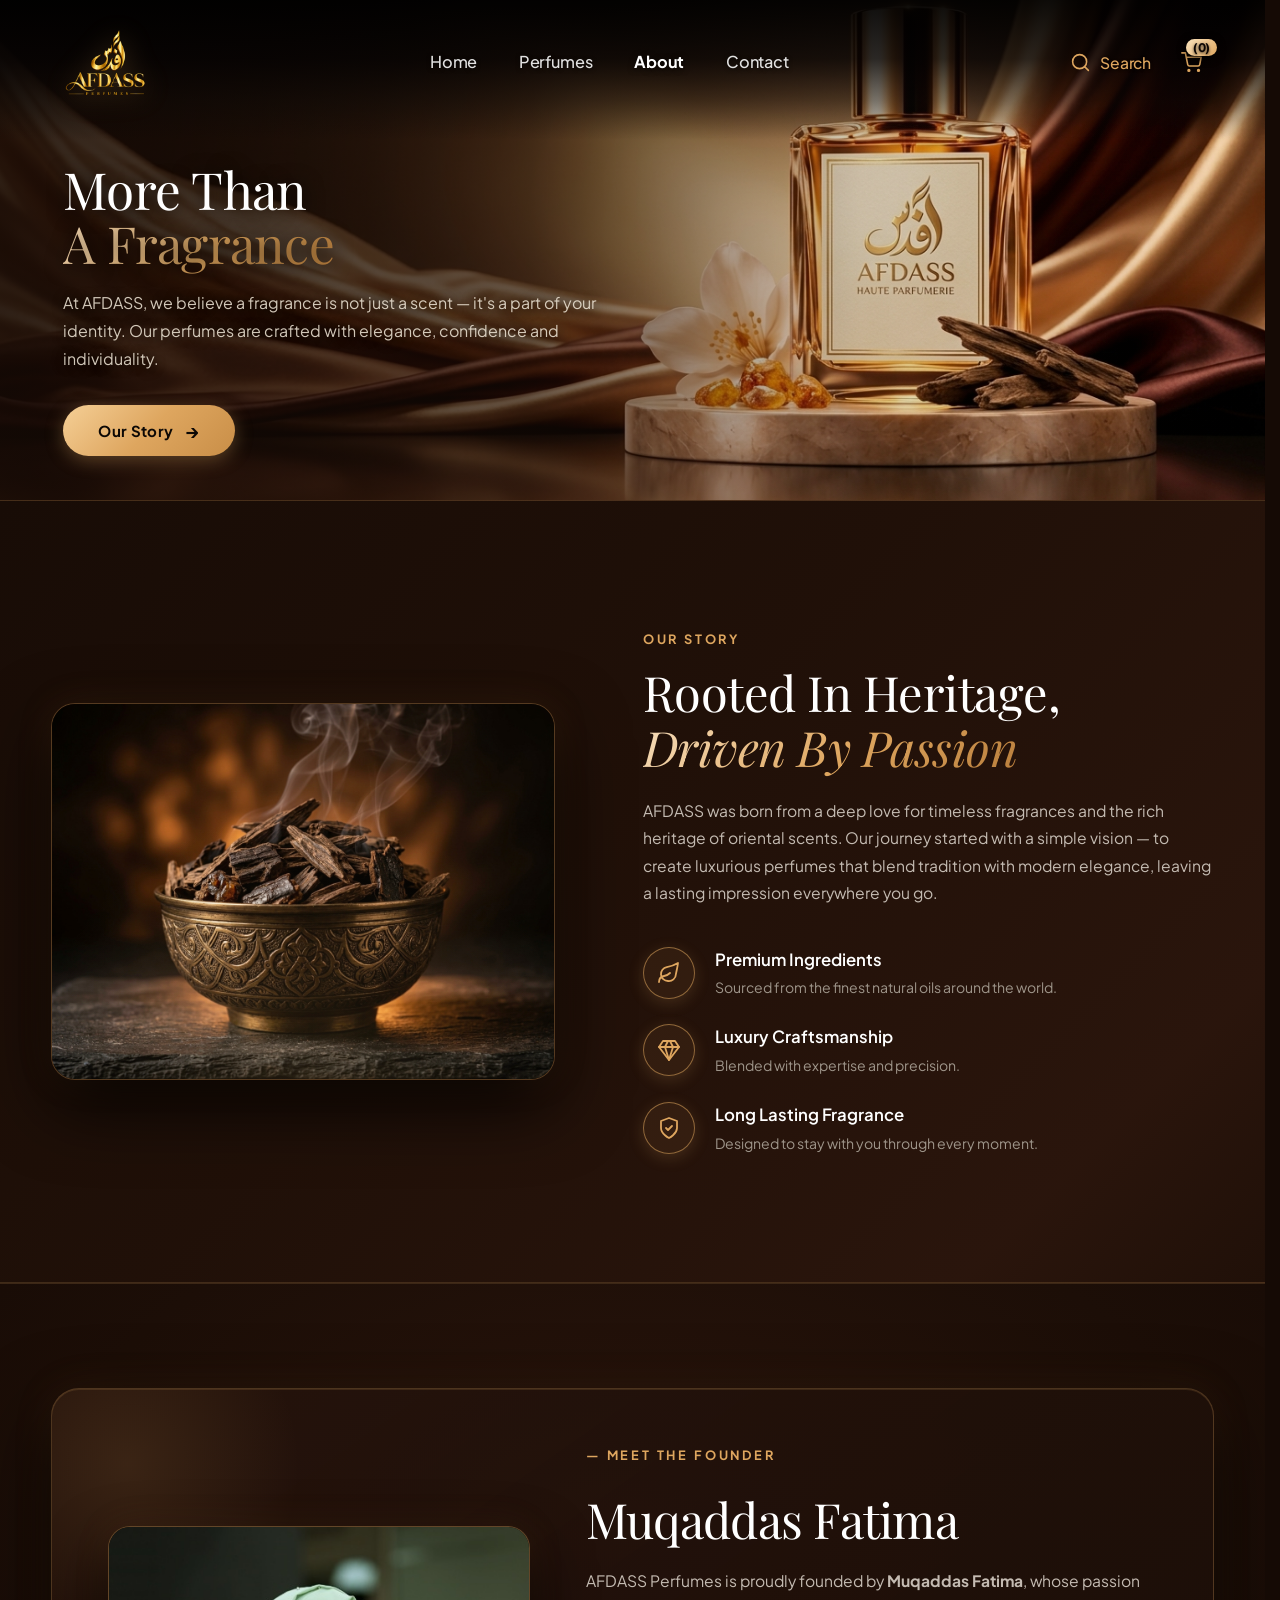
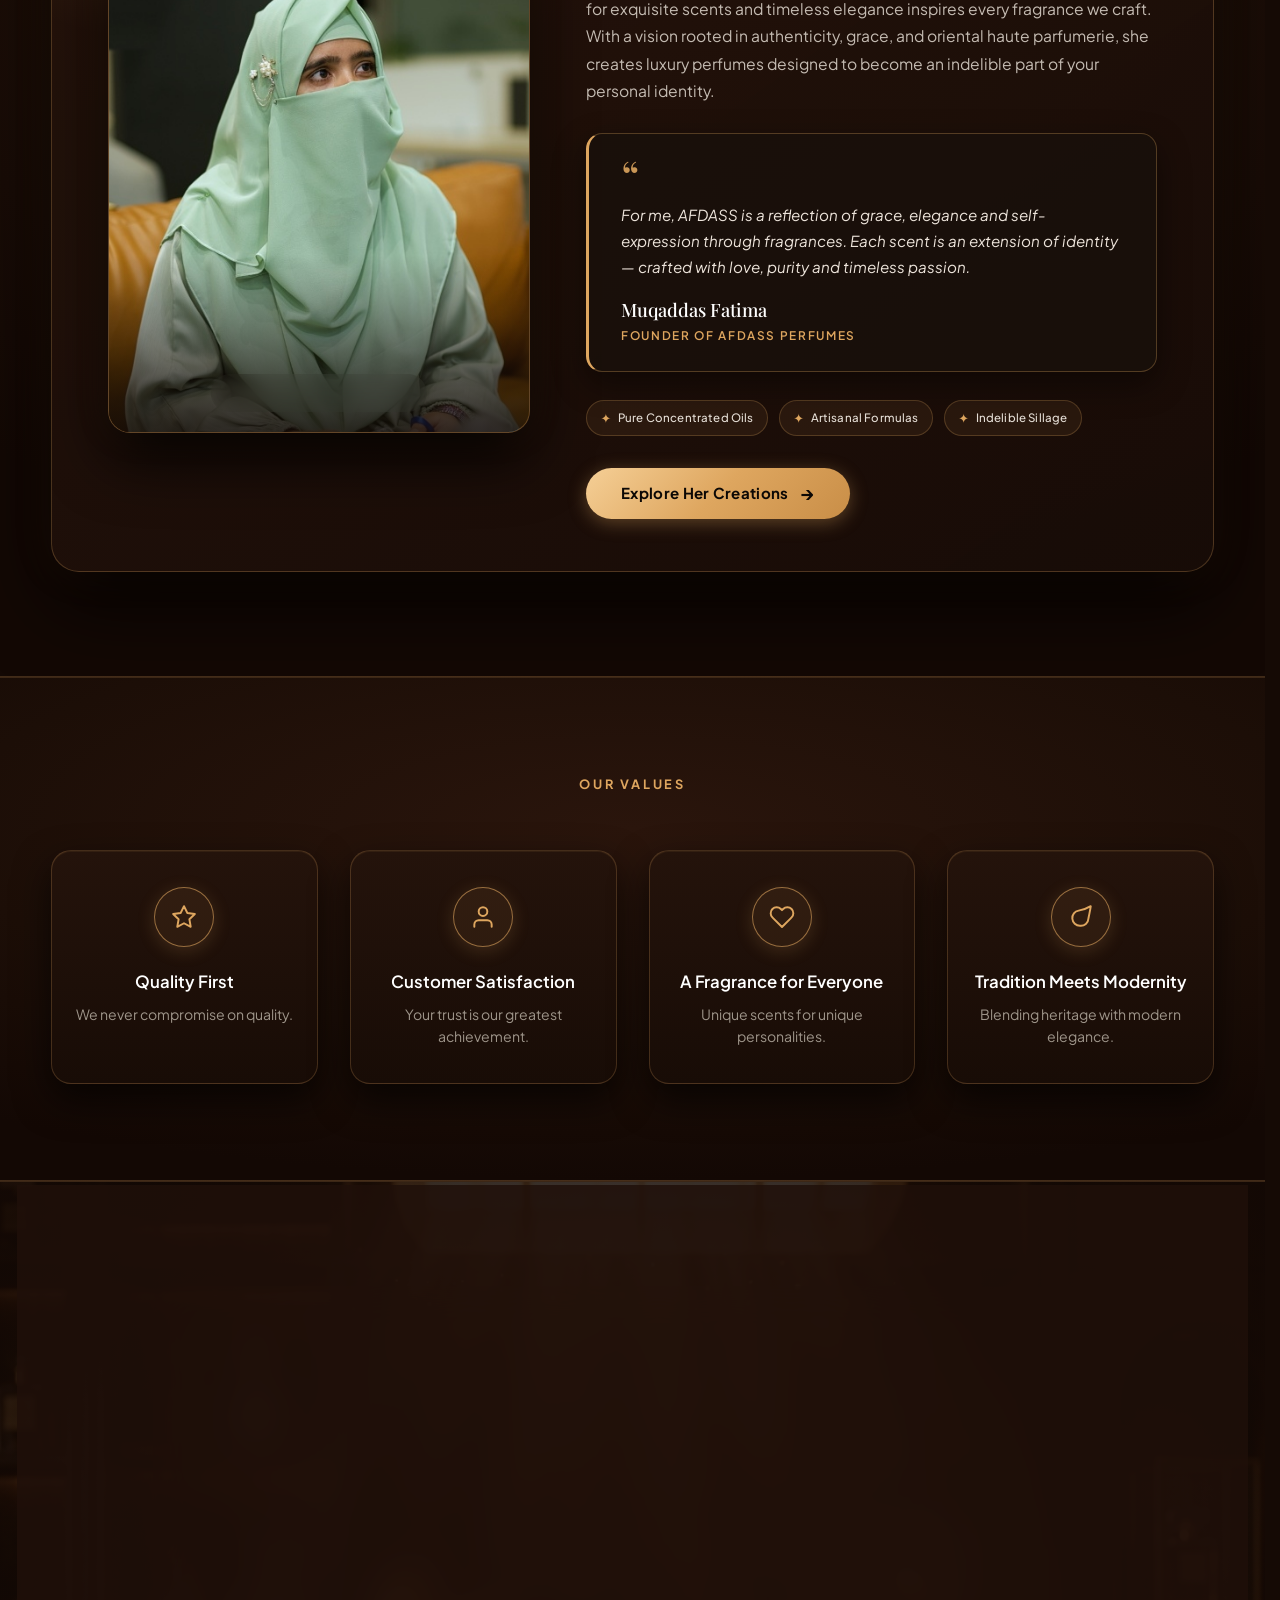
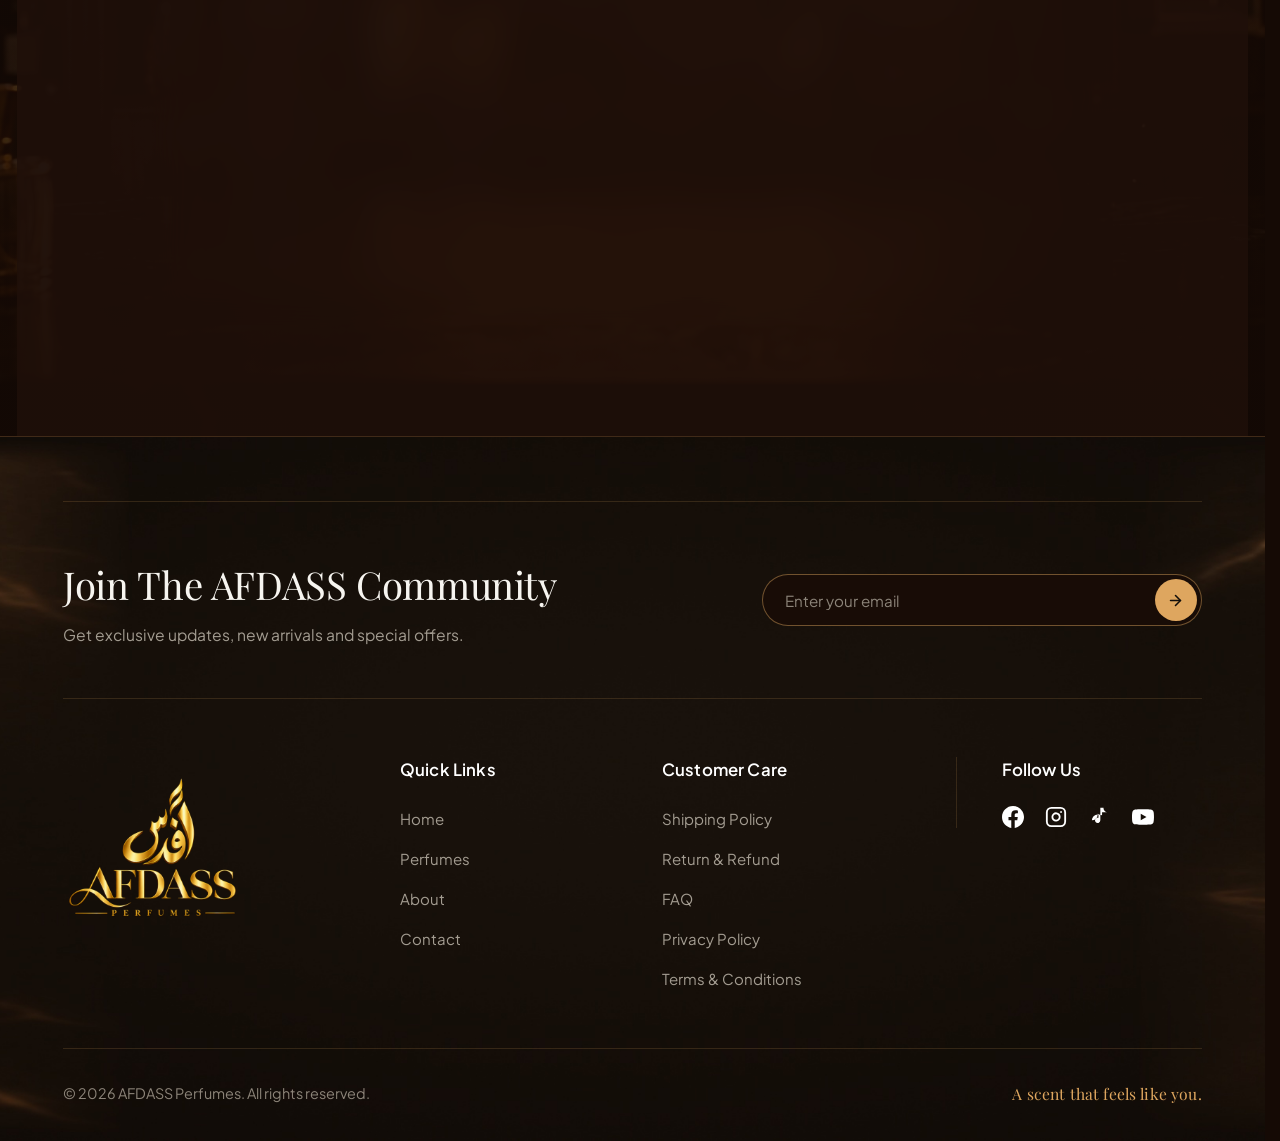
==== commit d984b2b1: "Fix WhatsApp preview image with optimized og-share.jpg and remove all oud mentions site-wide" ====
--- a/about.html
+++ b/about.html
@@ -4,25 +4,30 @@
   <meta charset="UTF-8" />
   <meta name="viewport" content="width=device-width, initial-scale=1.0" />
   <title>About Us | AFDASS PERFUMES Haute Parfumerie</title>
-  <meta name="description" content="Discover the story of AFDASS PERFUMES. Founded by Muqaddas Fatima, crafting luxury haute parfumerie with rare oud, amber, and French oils." />
+  <meta name="description" content="Discover the story of AFDASS PERFUMES. Founded by Muqaddas Fatima, crafting luxury haute parfumerie with rich amber, precious florals, and French oils." />
   <meta name="keywords" content="about AFDASS, Muqaddas Fatima, Pakistani luxury perfumes, haute parfumerie story, artisanal fragrances Pakistan" />
   <meta name="author" content="AFDASS PERFUMES" />
   <meta name="robots" content="index, follow" />
-  <link rel="canonical" href="https://afdassperfumes.com/about.html" />
+  <link rel="canonical" href="https://afdass.vercel.app/about.html" />
 
   <!-- Open Graph / Facebook / WhatsApp -->
   <meta property="og:type" content="website" />
   <meta property="og:site_name" content="AFDASS PERFUMES" />
   <meta property="og:title" content="About Us | AFDASS PERFUMES Haute Parfumerie" />
   <meta property="og:description" content="More Than A Fragrance. Discover the story, artisanal craftsmanship, and vision behind AFDASS PERFUMES." />
-  <meta property="og:image" content="https://afdassperfumes.com/assets/about-hero-banner.jpg" />
-  <meta property="og:url" content="https://afdassperfumes.com/about.html" />
+  <meta property="og:image" content="https://afdass.vercel.app/assets/og-share.jpg" />
+  <meta property="og:image:secure_url" content="https://afdass.vercel.app/assets/og-share.jpg" />
+  <meta property="og:image:type" content="image/jpeg" />
+  <meta property="og:image:width" content="1200" />
+  <meta property="og:image:height" content="630" />
+  <meta property="og:image:alt" content="About AFDASS PERFUMES" />
+  <meta property="og:url" content="https://afdass.vercel.app/about.html" />
 
   <!-- Twitter Card -->
   <meta name="twitter:card" content="summary_large_image" />
   <meta name="twitter:title" content="About Us | AFDASS PERFUMES Haute Parfumerie" />
   <meta name="twitter:description" content="More Than A Fragrance. Discover the story, artisanal craftsmanship, and vision behind AFDASS PERFUMES." />
-  <meta name="twitter:image" content="https://afdassperfumes.com/assets/about-hero-banner.jpg" />
+  <meta name="twitter:image" content="https://afdass.vercel.app/assets/og-share.jpg" />
 
   <!-- Favicon -->
   <link rel="icon" type="image/x-icon" href="assets/favicon.ico" />
@@ -148,7 +153,7 @@
           <!-- Left: Framed Oud Bowl Artwork -->
           <div class="story-visual-wrap">
             <div class="story-img-frame">
-              <img src="assets/about-story-oud.jpg" alt="Handcrafted Oud Wood Chips in Antique Brass Vessel" class="story-oud-img" />
+              <img src="assets/about-story-oud.jpg" alt="Handcrafted Rare Aromatic Woods in Antique Brass Vessel" class="story-oud-img" />
               <div class="story-frame-glow"></div>
             </div>
           </div>
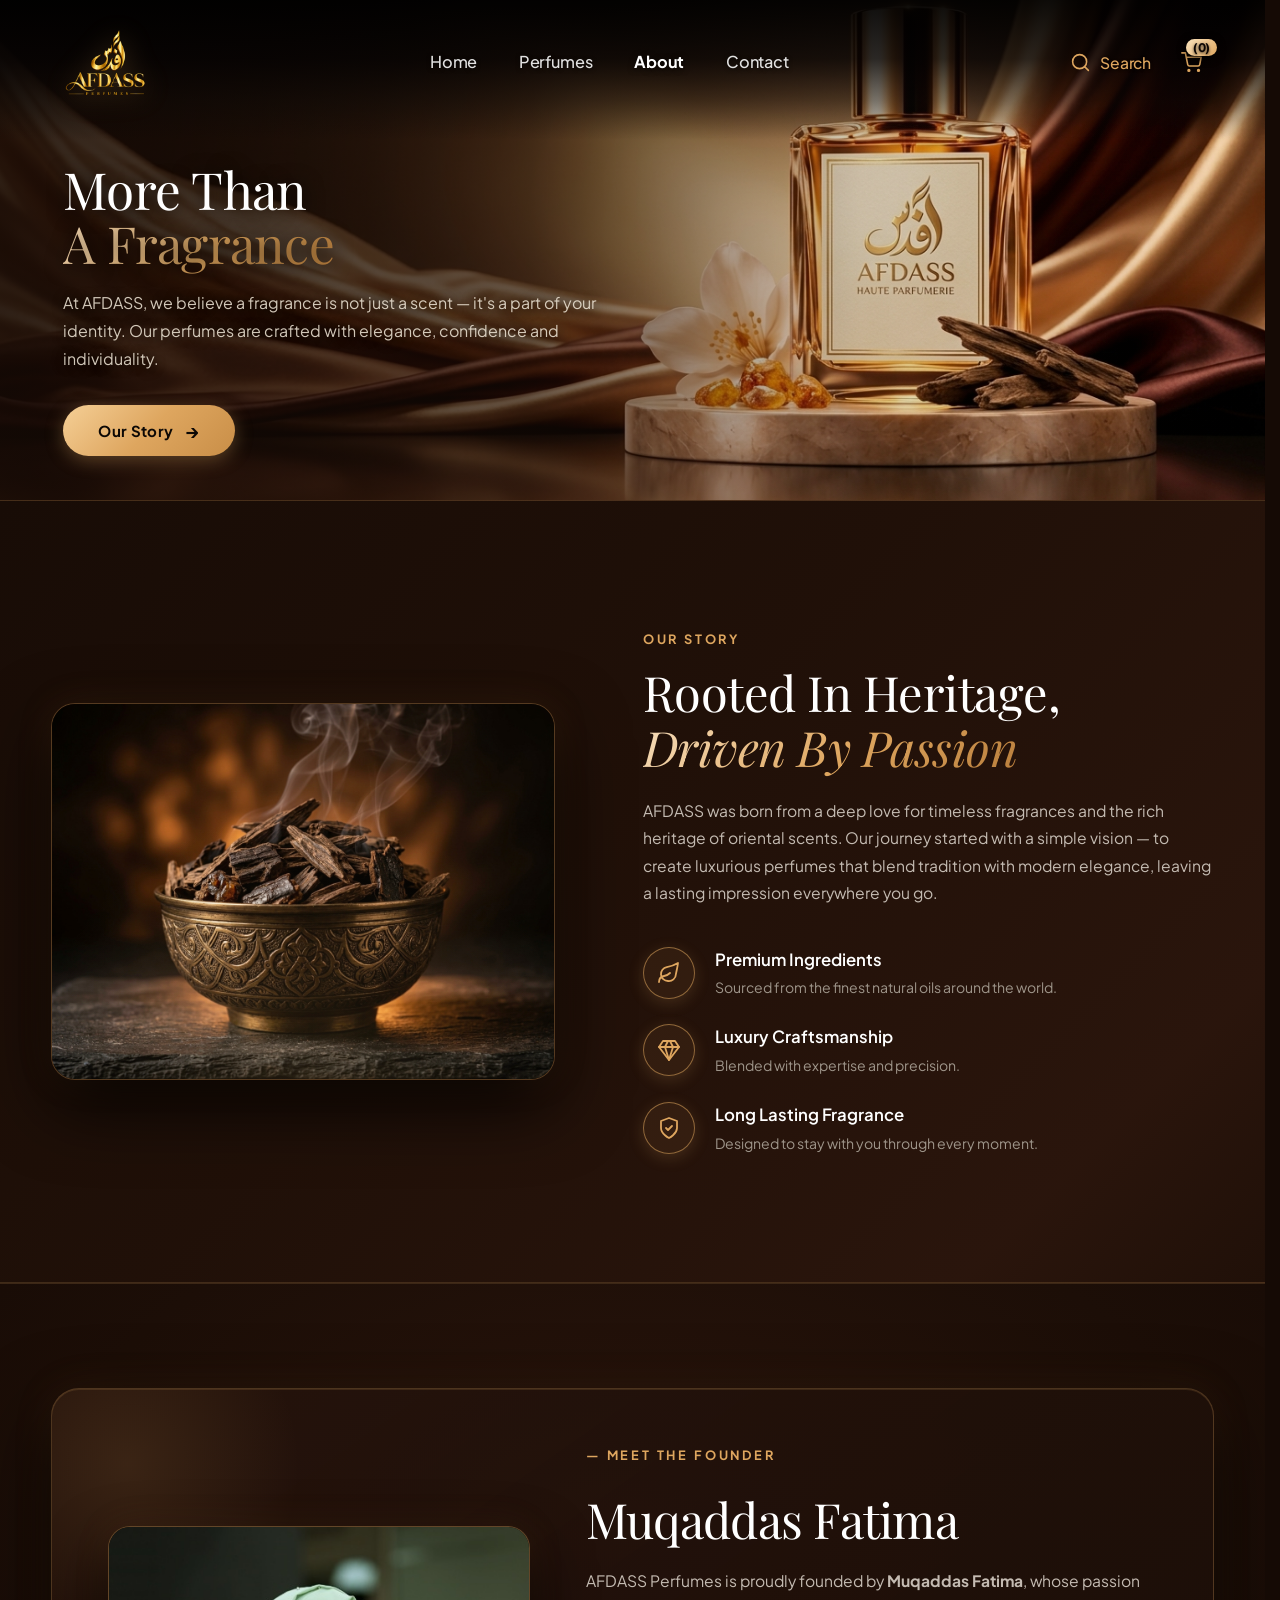
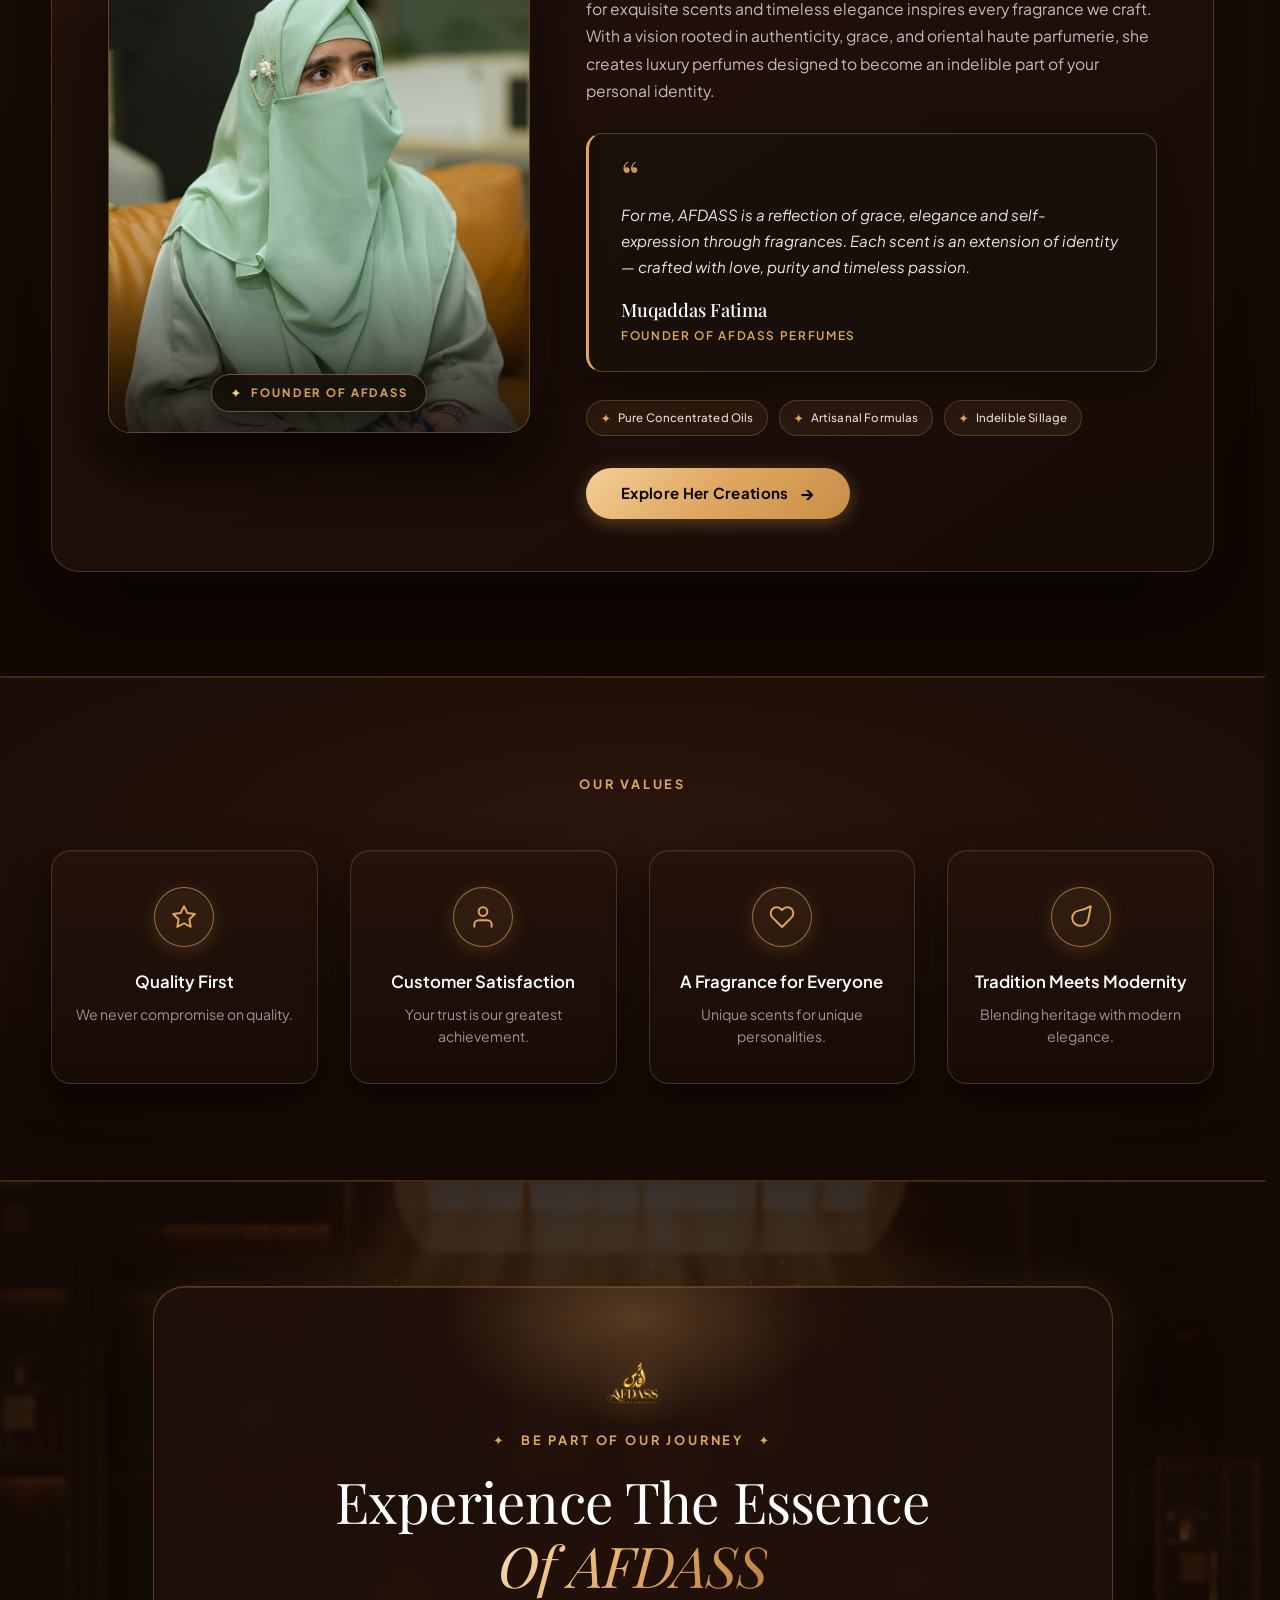
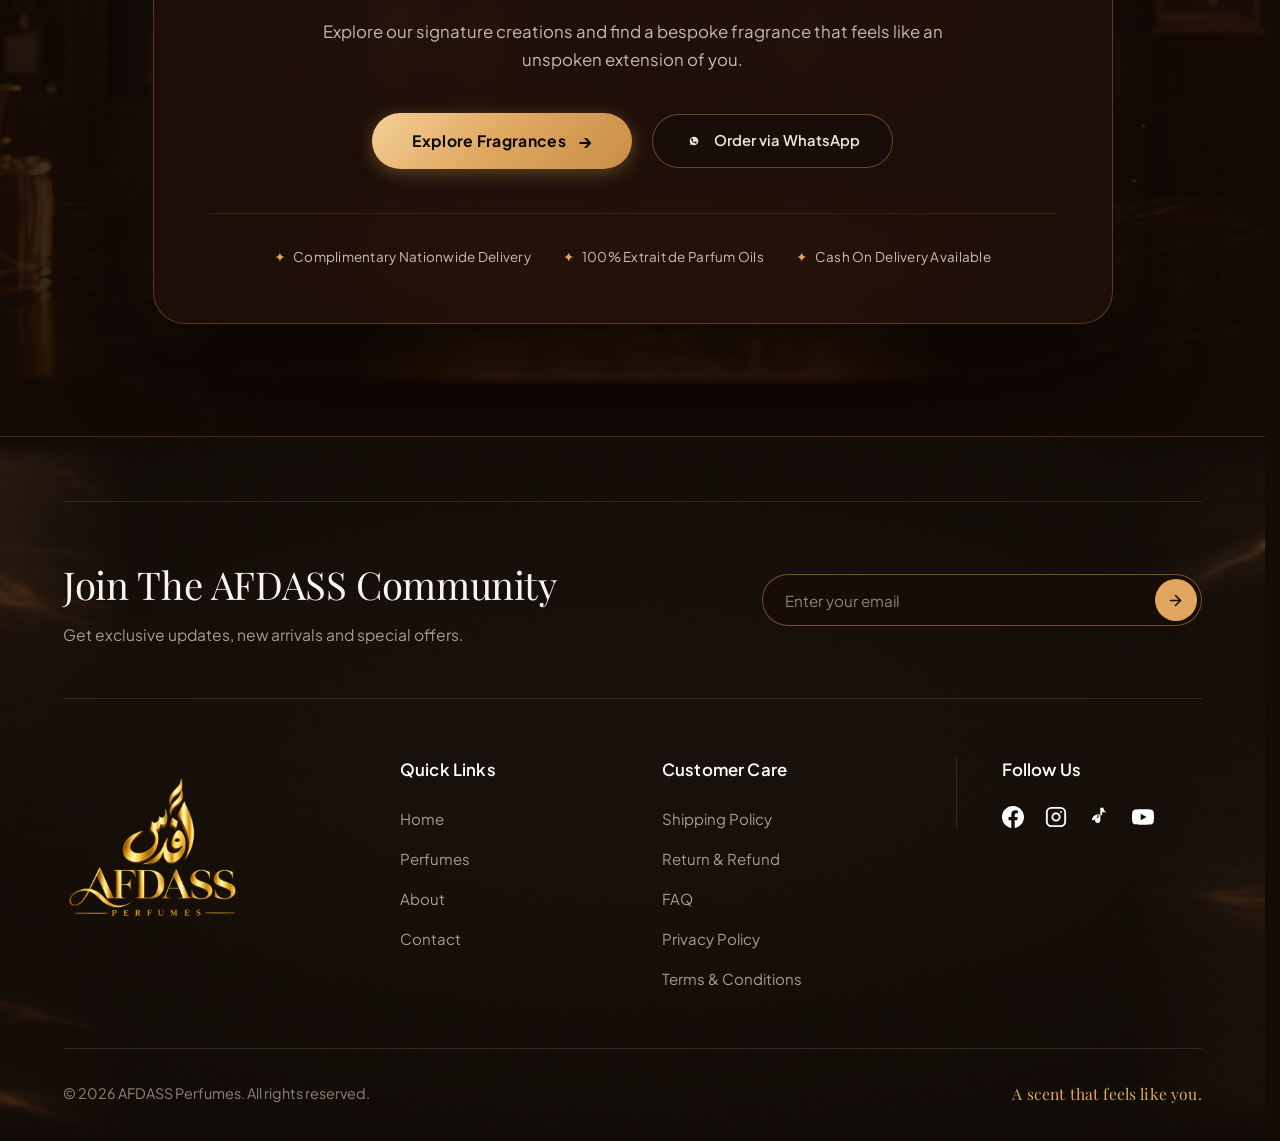
==== commit 1ee4caa5: "Add metallic gold AFDASS logo to WhatsApp preview image and update cache busters" ====
--- a/about.html
+++ b/about.html
@@ -15,8 +15,8 @@
   <meta property="og:site_name" content="AFDASS PERFUMES" />
   <meta property="og:title" content="About Us | AFDASS PERFUMES Haute Parfumerie" />
   <meta property="og:description" content="More Than A Fragrance. Discover the story, artisanal craftsmanship, and vision behind AFDASS PERFUMES." />
-  <meta property="og:image" content="https://afdass.vercel.app/assets/og-share.jpg" />
-  <meta property="og:image:secure_url" content="https://afdass.vercel.app/assets/og-share.jpg" />
+  <meta property="og:image" content="https://afdass.vercel.app/assets/og-share.jpg?v=20261005_logo" />
+  <meta property="og:image:secure_url" content="https://afdass.vercel.app/assets/og-share.jpg?v=20261005_logo" />
   <meta property="og:image:type" content="image/jpeg" />
   <meta property="og:image:width" content="1200" />
   <meta property="og:image:height" content="630" />
@@ -27,7 +27,7 @@
   <meta name="twitter:card" content="summary_large_image" />
   <meta name="twitter:title" content="About Us | AFDASS PERFUMES Haute Parfumerie" />
   <meta name="twitter:description" content="More Than A Fragrance. Discover the story, artisanal craftsmanship, and vision behind AFDASS PERFUMES." />
-  <meta name="twitter:image" content="https://afdass.vercel.app/assets/og-share.jpg" />
+  <meta name="twitter:image" content="https://afdass.vercel.app/assets/og-share.jpg?v=20261005_logo" />
 
   <!-- Favicon -->
   <link rel="icon" type="image/x-icon" href="assets/favicon.ico" />
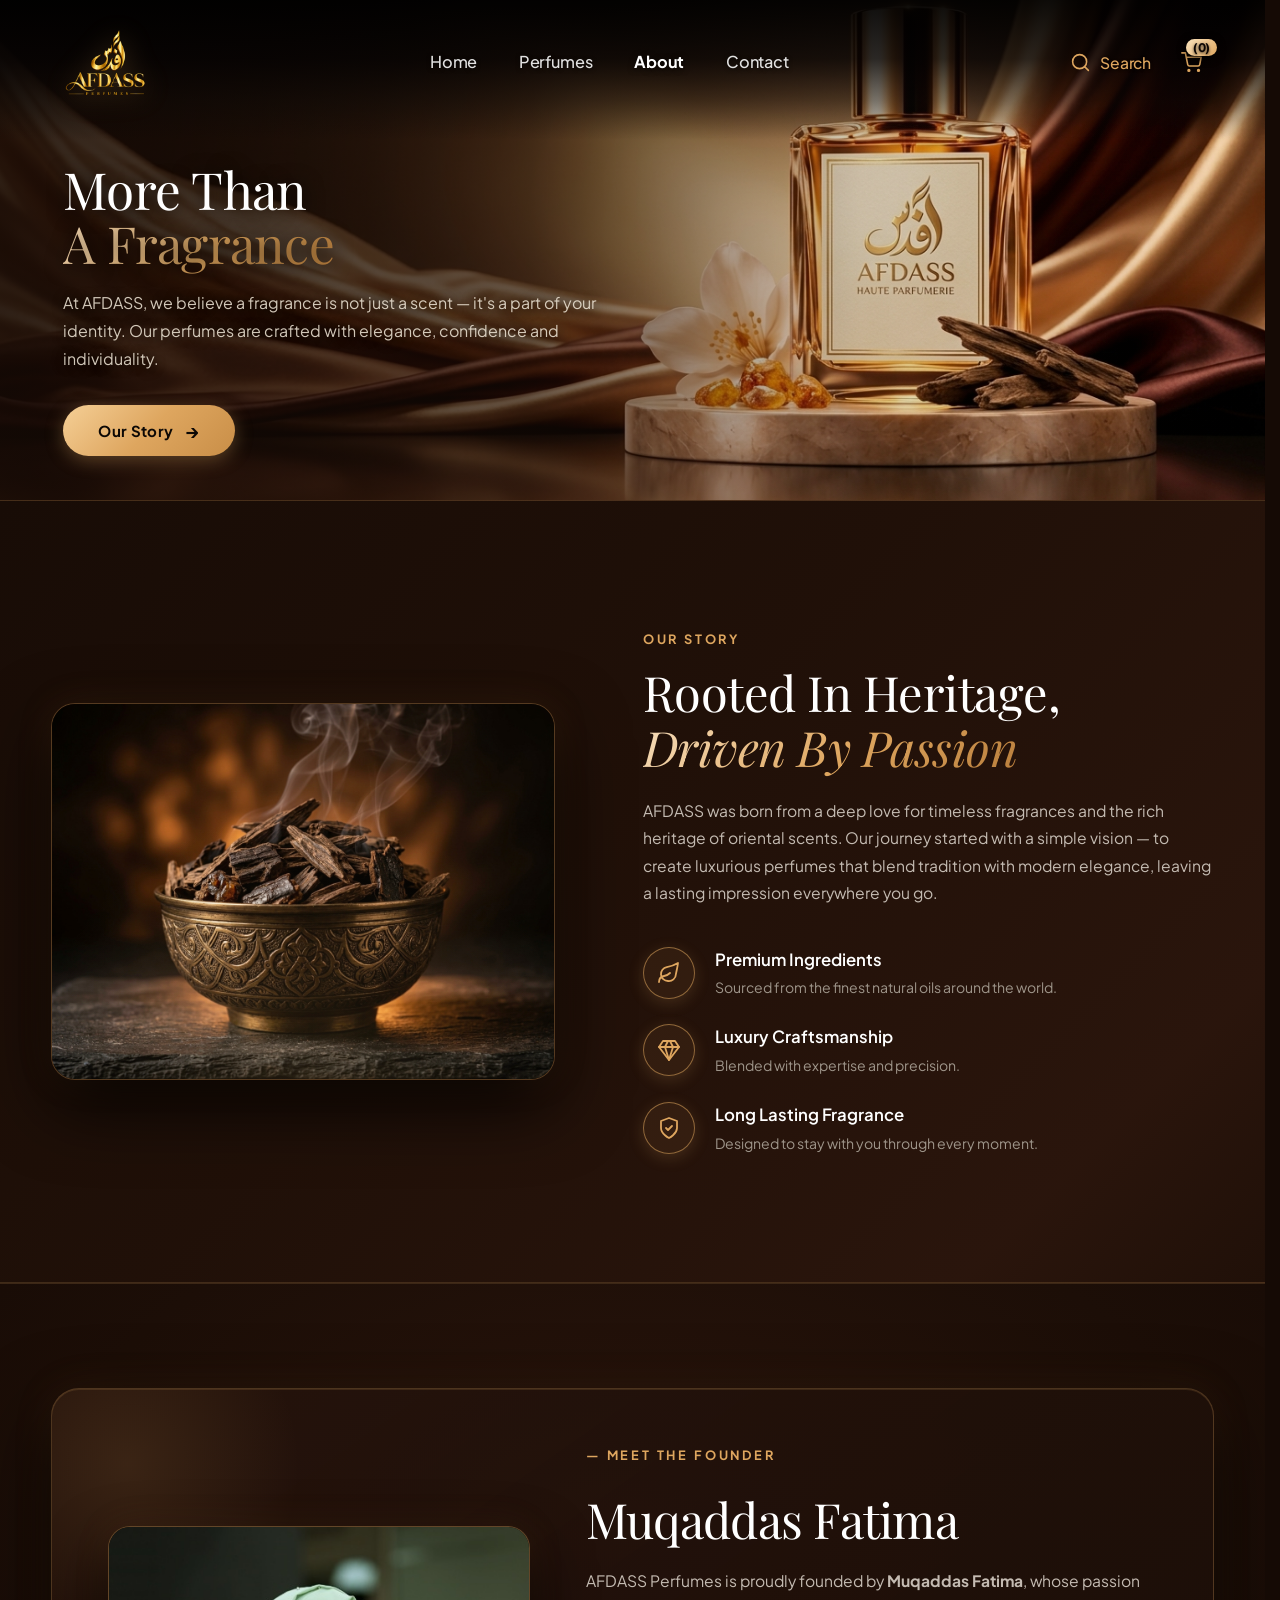
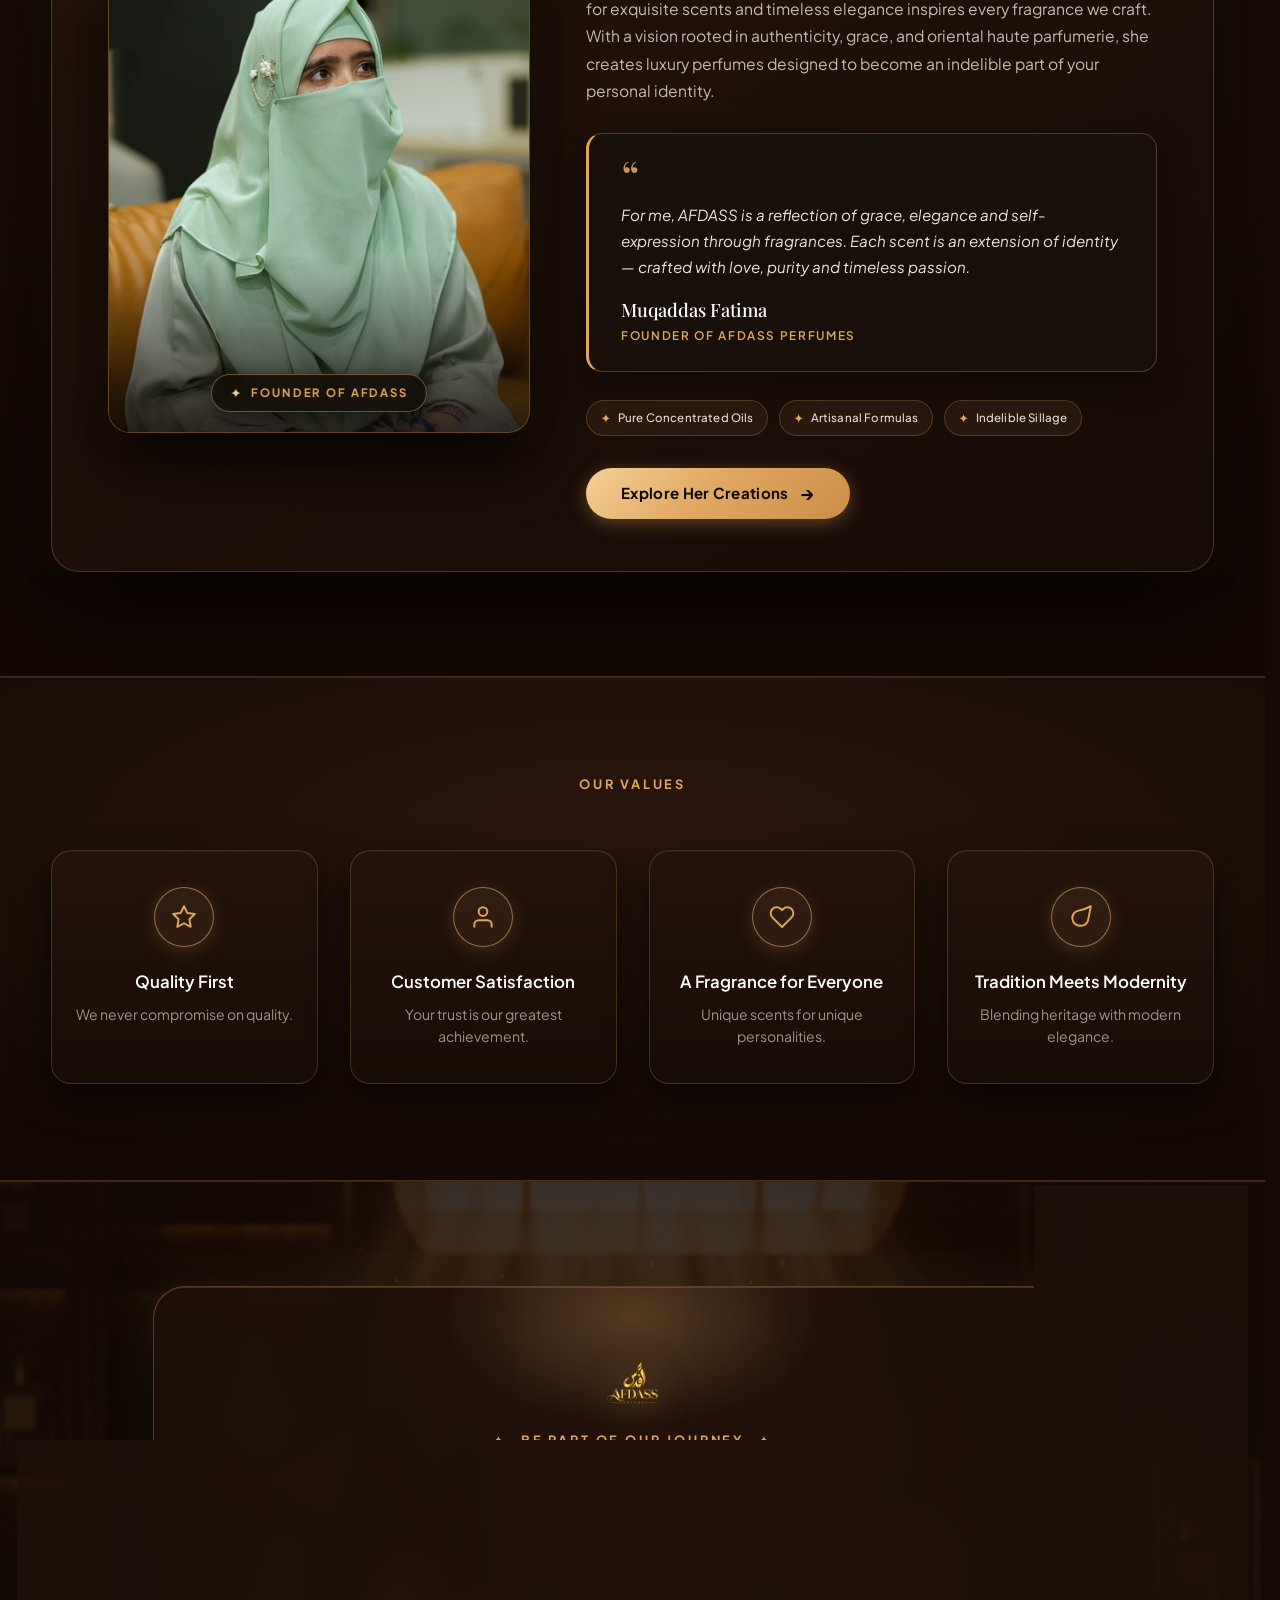
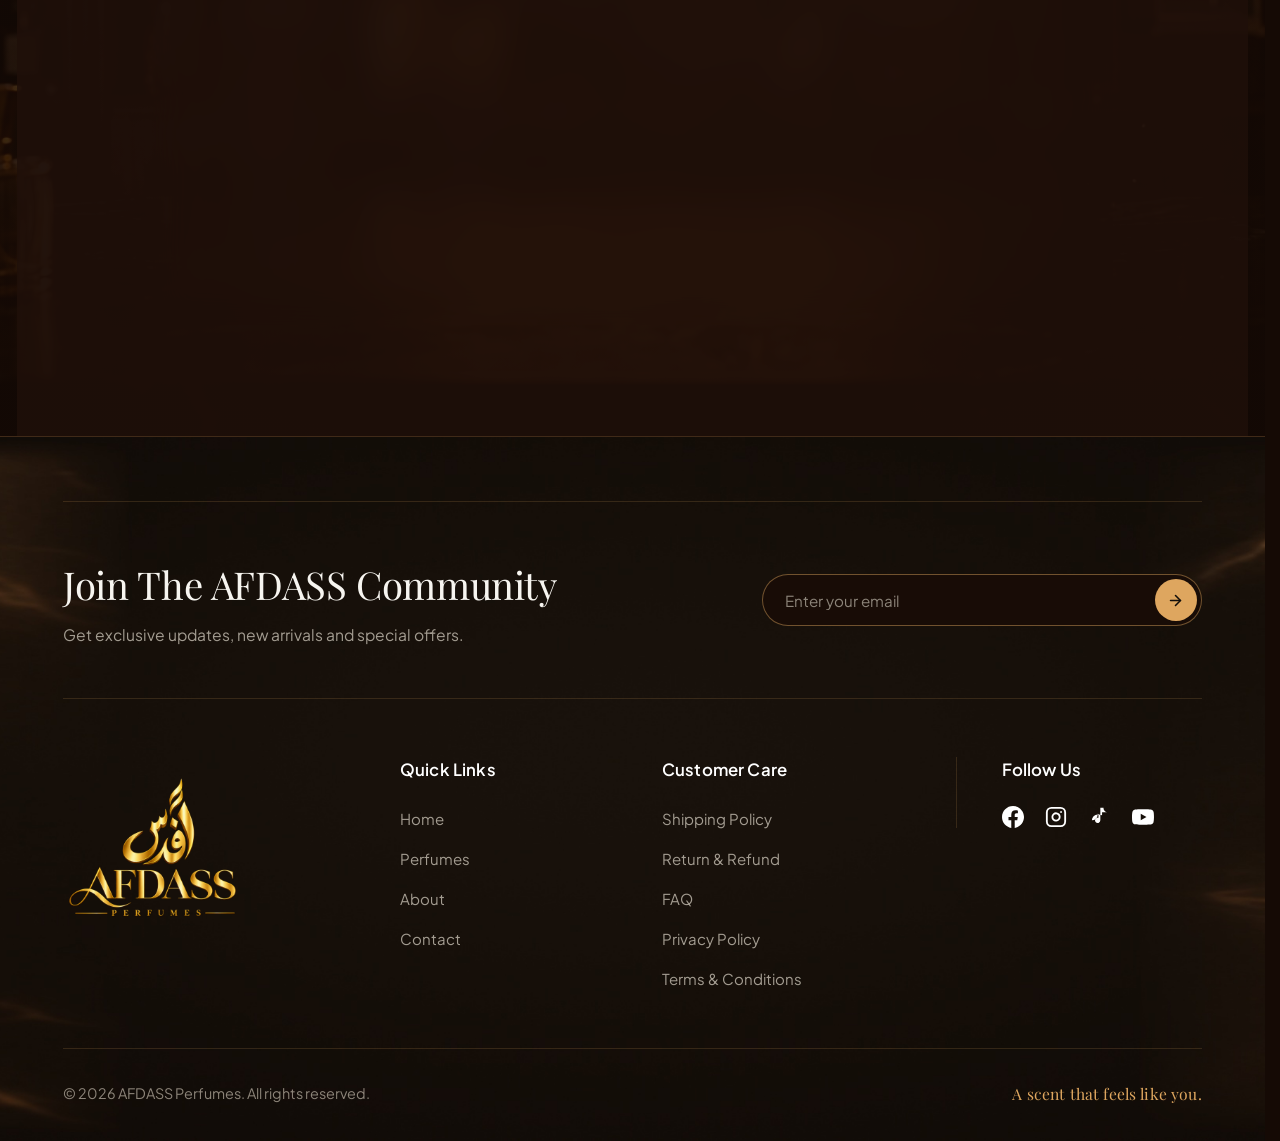
==== commit f89d3e97: "fix(favicon): add root favicon.ico, multi-size PNG icons, .htaccess and cache-busting" ====
--- a/about.html
+++ b/about.html
@@ -29,12 +29,14 @@
   <meta name="twitter:description" content="More Than A Fragrance. Discover the story, artisanal craftsmanship, and vision behind AFDASS PERFUMES." />
   <meta name="twitter:image" content="https://afdass.vercel.app/assets/og-share.jpg?v=20261005_logo" />
 
-  <!-- Favicon -->
-  <link rel="icon" type="image/x-icon" href="assets/favicon.ico" />
-  <link rel="icon" type="image/png" sizes="32x32" href="assets/favicon-32x32.png" />
-  <link rel="apple-touch-icon" sizes="192x192" href="assets/favicon-192x192.png" />
-
-  <!-- Google Fonts -->
+    <!-- Favicon -->
+  <link rel="icon" type="image/x-icon" href="favicon.ico?v=2" />
+  <link rel="icon" type="image/png" sizes="32x32" href="assets/favicon-32x32.png?v=2" />
+  <link rel="icon" type="image/png" sizes="192x192" href="assets/favicon-192x192.png?v=2" />
+  <link rel="apple-touch-icon" sizes="180x180" href="assets/favicon-192x192.png?v=2" />
+  <link rel="apple-touch-icon" sizes="512x512" href="assets/favicon-512x512.png?v=2" />
+  <link rel="shortcut icon" href="favicon.ico?v=2" />
+
   <link rel="preconnect" href="https://fonts.googleapis.com" />
   <link rel="preconnect" href="https://fonts.gstatic.com" crossorigin />
   <link href="https://fonts.googleapis.com/css2?family=Cinzel:wght@400;500;600;700&family=Cormorant+Garamond:ital,wght@0,300;0,400;0,500;0,600;0,700;1,400;1,600&family=Playfair+Display:ital,wght@0,400;0,500;0,600;0,700;1,400&family=Plus+Jakarta+Sans:wght@300;400;500;600;700&display=swap" rel="stylesheet" />
@@ -150,7 +152,7 @@
       <div class="about-container">
         <div class="story-grid">
 
-          <!-- Left: Framed Oud Bowl Artwork -->
+          <!-- Left: Framed Aromatic Woods Artwork -->
           <div class="story-visual-wrap">
             <div class="story-img-frame">
               <img src="assets/about-story-oud.jpg" alt="Handcrafted Rare Aromatic Woods in Antique Brass Vessel" class="story-oud-img" />
--- a/style.css
+++ b/style.css
@@ -362,13 +362,13 @@
   text-shadow: 0 2px 10px rgba(0, 0, 0, 0.8);
 }
 
-/* Main Headline: EVERY YOU */
+/* Main Headline: YOUR EVERY MOMENT */
 .hero-headline {
   font-family: 'Cormorant Garamond', 'Cinzel', Georgia, serif;
-  font-size: clamp(3.6rem, 6.2vw, 5.8rem);
+  font-size: clamp(3.0rem, 5.2vw, 4.8rem);
   font-weight: 700;
-  line-height: 0.96;
-  letter-spacing: 0.05em;
+  line-height: 1.02;
+  letter-spacing: 0.04em;
   text-transform: uppercase;
   margin: 0 0 1.35rem 0;
   background: linear-gradient(180deg, #ffffff 0%, #fae6cb 30%, #dea65f 70%, #aa7233 100%);
@@ -1001,6 +1001,38 @@
   align-items: center;
   justify-content: center;
   margin-bottom: 1.15rem;
+  position: relative;
+  text-decoration: none;
+}
+
+/* Eye-Catching Luxury Floating Discount Badge on Perfume Image */
+.product-img-badge {
+  position: absolute;
+  top: 12px;
+  left: 12px;
+  z-index: 4;
+  display: inline-flex;
+  align-items: center;
+  justify-content: center;
+  background: linear-gradient(135deg, #fff2d6 0%, #dea65f 48%, #b87d3b 100%);
+  color: #0d0704;
+  font-family: var(--font-sans);
+  font-size: 0.76rem;
+  font-weight: 800;
+  letter-spacing: 0.06em;
+  padding: 0.36rem 0.76rem;
+  border-radius: 50px;
+  border: 1px solid rgba(255, 248, 225, 0.65);
+  box-shadow: 0 4px 16px rgba(0, 0, 0, 0.75), 0 0 14px rgba(222, 166, 95, 0.45);
+  text-transform: uppercase;
+  pointer-events: none;
+  line-height: 1;
+  transition: transform 0.3s ease, box-shadow 0.3s ease;
+}
+
+.product-card:hover .product-img-badge {
+  transform: scale(1.06);
+  box-shadow: 0 6px 20px rgba(0, 0, 0, 0.85), 0 0 18px rgba(222, 166, 95, 0.65);
 }
 
 .product-img {
@@ -1051,12 +1083,40 @@
   margin-bottom: 0.55rem;
 }
 
+.product-price-wrap {
+  display: flex;
+  align-items: center;
+  gap: 0.55rem;
+  margin-bottom: 1.15rem;
+  flex-wrap: wrap;
+}
+
 .product-price {
   font-family: var(--font-sans);
-  font-size: 0.98rem;
-  font-weight: 600;
+  font-size: 1.02rem;
+  font-weight: 700;
   color: #ffffff;
-  margin-bottom: 1.15rem;
+}
+
+.product-old-price {
+  font-family: var(--font-sans);
+  font-size: 0.85rem;
+  font-weight: 400;
+  color: rgba(255, 255, 255, 0.45);
+  text-decoration: line-through;
+}
+
+.product-discount-badge {
+  font-family: var(--font-sans);
+  font-size: 0.7rem;
+  font-weight: 700;
+  color: #100a06;
+  background: linear-gradient(135deg, #dfa863, #f5c78a);
+  padding: 0.15rem 0.45rem;
+  border-radius: 4px;
+  letter-spacing: 0.03em;
+  text-transform: uppercase;
+  line-height: 1.2;
 }
 
 /* Add to Cart Button */
--- a/drawer.css
+++ b/drawer.css
@@ -24,35 +24,40 @@
   pointer-events: auto !important;
 }
 
-/* Off-Canvas Slide Drawer */
+/* Off-Canvas Luxury Floating Drawer */
 .mobile-drawer {
   position: fixed !important;
-  top: 0 !important;
-  right: 0 !important;
-  bottom: 0 !important;
+  top: 14px !important;
+  right: 14px !important;
+  bottom: auto !important;
   left: auto !important;
-  width: 86% !important;
-  max-width: 320px !important;
-  height: 100vh !important;
-  height: 100dvh !important;
-  background: linear-gradient(180deg, #24130b 0%, #140904 100%) !important;
-  border-left: 1px solid rgba(222, 166, 95, 0.35) !important;
-  box-shadow: -15px 0 50px rgba(0, 0, 0, 0.95) !important;
+  width: calc(100vw - 28px) !important;
+  max-width: 335px !important;
+  height: auto !important;
+  max-height: calc(100dvh - 28px) !important;
+  background: linear-gradient(168deg, rgba(34, 18, 10, 0.97) 0%, rgba(18, 9, 4, 0.98) 55%, rgba(10, 5, 2, 0.99) 100%) !important;
+  backdrop-filter: blur(24px) saturate(170%) !important;
+  -webkit-backdrop-filter: blur(24px) saturate(170%) !important;
+  border: 1px solid rgba(222, 166, 95, 0.42) !important;
+  border-radius: 22px !important;
+  box-shadow: 0 24px 60px rgba(0, 0, 0, 0.9), 0 0 35px rgba(222, 166, 95, 0.12), inset 0 1px 1px rgba(255, 235, 195, 0.25) !important;
   z-index: 99999 !important;
-  padding: 1.5rem 1.4rem 2rem 1.4rem !important;
+  padding: 1.35rem 1.3rem 1.45rem 1.3rem !important;
   box-sizing: border-box !important;
   display: flex !important;
   flex-direction: column !important;
-  transform: translateX(105%) !important;
+  transform: translateX(115%) scale(0.96) !important;
+  opacity: 0 !important;
   visibility: hidden !important;
-  transition: transform 0.35s cubic-bezier(0.16, 1, 0.3, 1), visibility 0.35s !important;
+  transition: transform 0.38s cubic-bezier(0.16, 1, 0.3, 1), opacity 0.3s ease, visibility 0.38s !important;
   overflow-y: auto !important;
   -webkit-overflow-scrolling: touch !important;
   margin: 0 !important;
 }
 
 .mobile-drawer.active {
-  transform: translateX(0) !important;
+  transform: translateX(0) scale(1) !important;
+  opacity: 1 !important;
   visibility: visible !important;
 }
 
@@ -61,9 +66,9 @@
   display: flex !important;
   align-items: center !important;
   justify-content: space-between !important;
-  padding-bottom: 1.15rem !important;
-  border-bottom: 1px solid rgba(138, 90, 50, 0.25) !important;
-  margin-bottom: 1.25rem !important;
+  padding-bottom: 0.95rem !important;
+  border-bottom: 1px solid rgba(222, 166, 95, 0.2) !important;
+  margin-bottom: 1rem !important;
   width: 100% !important;
   box-sizing: border-box !important;
 }
@@ -74,9 +79,10 @@
   max-width: 120px !important;
   object-fit: contain !important;
   display: block !important;
-}
-
-/* Close Button Reset & Styling */
+  filter: drop-shadow(0 2px 8px rgba(222, 166, 95, 0.35)) !important;
+}
+
+/* Close Button Reset & Fancy Luxury Styling */
 .drawer-close {
   appearance: none !important;
   -webkit-appearance: none !important;
@@ -85,10 +91,10 @@
   min-width: 36px !important;
   min-height: 36px !important;
   border-radius: 50% !important;
-  background: rgba(255, 255, 255, 0.05) !important;
+  background: rgba(222, 166, 95, 0.08) !important;
   border: 1px solid rgba(222, 166, 95, 0.35) !important;
   color: #dea65f !important;
-  font-size: 1.6rem !important;
+  font-size: 1.45rem !important;
   line-height: 1 !important;
   display: inline-flex !important;
   align-items: center !important;
@@ -96,74 +102,119 @@
   cursor: pointer !important;
   padding: 0 !important;
   margin: 0 !important;
-  transition: all 0.2s ease !important;
+  transition: all 0.25s cubic-bezier(0.16, 1, 0.3, 1) !important;
   outline: none !important;
+  box-shadow: 0 4px 12px rgba(0, 0, 0, 0.4) !important;
 }
 
 .drawer-close:hover,
 .drawer-close:active {
-  background: rgba(222, 166, 95, 0.22) !important;
+  background: rgba(222, 166, 95, 0.25) !important;
   color: #ffffff !important;
-  border-color: #dea65f !important;
-  transform: scale(1.05);
-}
-
-/* Nav Link List */
+  border-color: #f7dfbe !important;
+  transform: rotate(90deg) scale(1.08) !important;
+  box-shadow: 0 0 15px rgba(222, 166, 95, 0.4) !important;
+}
+
+/* Fancy Nav Link List */
 .mobile-nav-list {
   display: flex !important;
   flex-direction: column !important;
-  gap: 0.25rem !important;
+  gap: 0.45rem !important;
   flex: 1 !important;
   width: 100% !important;
   box-sizing: border-box !important;
+  margin-bottom: 1rem !important;
 }
 
 .mobile-link {
   display: flex !important;
   align-items: center !important;
   justify-content: space-between !important;
-  padding: 0.9rem 0.65rem !important;
-  color: #e4dfd7 !important;
+  padding: 0.8rem 1rem !important;
+  color: #f0ebe4 !important;
   text-decoration: none !important;
-  font-family: 'Playfair Display', Georgia, serif !important;
-  font-size: 1.18rem !important;
-  font-weight: 400 !important;
-  letter-spacing: 0.02em !important;
-  border-bottom: 1px solid rgba(138, 90, 50, 0.15) !important;
-  border-radius: 6px !important;
-  transition: all 0.2s ease !important;
-  box-sizing: border-box !important;
-}
-
+  font-family: 'Cinzel', 'Playfair Display', Georgia, serif !important;
+  font-size: 1.05rem !important;
+  font-weight: 500 !important;
+  letter-spacing: 0.04em !important;
+  border: 1px solid rgba(222, 166, 95, 0.14) !important;
+  background: rgba(255, 255, 255, 0.02) !important;
+  border-radius: 12px !important;
+  transition: all 0.25s cubic-bezier(0.16, 1, 0.3, 1) !important;
+  box-sizing: border-box !important;
+  position: relative !important;
+  overflow: hidden !important;
+}
+
+/* Luxury circular trailing arrow */
 .mobile-link::after {
-  content: '›' !important;
+  content: '→' !important;
   font-family: 'Plus Jakarta Sans', system-ui, sans-serif !important;
-  font-size: 1.35rem !important;
-  color: rgba(222, 166, 95, 0.4) !important;
-  transition: transform 0.2s ease, color 0.2s ease !important;
-}
-
-.mobile-link:hover,
+  font-size: 0.92rem !important;
+  font-weight: 600 !important;
+  color: rgba(222, 166, 95, 0.6) !important;
+  background: rgba(222, 166, 95, 0.08) !important;
+  border: 1px solid rgba(222, 166, 95, 0.2) !important;
+  width: 26px !important;
+  height: 26px !important;
+  border-radius: 50% !important;
+  display: inline-flex !important;
+  align-items: center !important;
+  justify-content: center !important;
+  transition: all 0.25s cubic-bezier(0.16, 1, 0.3, 1) !important;
+}
+
+.mobile-link:hover {
+  color: #ffffff !important;
+  background: rgba(222, 166, 95, 0.1) !important;
+  border-color: rgba(222, 166, 95, 0.4) !important;
+  transform: translateX(-2px) !important;
+}
+
+.mobile-link:hover::after {
+  color: #1a0e07 !important;
+  background: linear-gradient(135deg, #fcead2 0%, #dea65f 100%) !important;
+  border-color: #dea65f !important;
+  transform: scale(1.1) !important;
+}
+
+/* Active Link State */
 .mobile-link.active {
-  color: #dea65f !important;
-  padding-left: 0.9rem !important;
-  background: rgba(222, 166, 95, 0.08) !important;
-}
-
-.mobile-link:hover::after,
+  color: #ffffff !important;
+  background: linear-gradient(135deg, rgba(222, 166, 95, 0.2) 0%, rgba(184, 125, 59, 0.1) 100%) !important;
+  border-color: rgba(222, 166, 95, 0.55) !important;
+  box-shadow: 0 4px 18px rgba(222, 166, 95, 0.15), inset 0 1px 0 rgba(255, 235, 195, 0.25) !important;
+}
+
+.mobile-link.active::before {
+  content: '' !important;
+  width: 4px !important;
+  height: 18px !important;
+  background: linear-gradient(180deg, #ffe0b3 0%, #dea65f 100%) !important;
+  border-radius: 2px !important;
+  position: absolute !important;
+  left: 0 !important;
+  top: 50% !important;
+  transform: translateY(-50%) !important;
+  box-shadow: 0 0 10px rgba(222, 166, 95, 0.8) !important;
+}
+
 .mobile-link.active::after {
-  color: #dea65f !important;
-  transform: translateX(4px) !important;
+  color: #1a0e07 !important;
+  background: linear-gradient(135deg, #ffe0b3 0%, #dea65f 100%) !important;
+  border-color: #ffe0b3 !important;
+  box-shadow: 0 0 10px rgba(222, 166, 95, 0.5) !important;
 }
 
 /* Drawer CTA Footer */
 .drawer-cta {
   margin-top: auto !important;
-  padding-top: 1.25rem !important;
-  border-top: 1px solid rgba(138, 90, 50, 0.25) !important;
+  padding-top: 0.95rem !important;
+  border-top: 1px solid rgba(222, 166, 95, 0.2) !important;
   display: flex !important;
   flex-direction: column !important;
-  gap: 0.75rem !important;
+  gap: 0.65rem !important;
   width: 100% !important;
   box-sizing: border-box !important;
 }
@@ -173,51 +224,53 @@
   align-items: center !important;
   justify-content: center !important;
   gap: 0.65rem !important;
-  background: linear-gradient(135deg, rgba(37, 211, 102, 0.14) 0%, rgba(222, 166, 95, 0.15) 100%) !important;
-  border: 1px solid rgba(222, 166, 95, 0.45) !important;
+  background: linear-gradient(135deg, #182e22 0%, #0d1e15 100%) !important;
+  border: 1px solid rgba(37, 211, 102, 0.45) !important;
   color: #f7dfbe !important;
   text-decoration: none !important;
-  padding: 0.82rem 1.2rem !important;
-  border-radius: 9999px !important;
+  padding: 0.82rem 1.15rem !important;
+  border-radius: 14px !important;
   font-family: 'Plus Jakarta Sans', system-ui, sans-serif !important;
-  font-size: 0.9rem !important;
+  font-size: 0.88rem !important;
   font-weight: 600 !important;
   letter-spacing: 0.02em !important;
   transition: all 0.25s ease !important;
-  box-shadow: 0 4px 18px rgba(0, 0, 0, 0.45) !important;
+  box-shadow: 0 6px 20px rgba(0, 0, 0, 0.5), 0 0 15px rgba(37, 211, 102, 0.15) !important;
   width: 100% !important;
   box-sizing: border-box !important;
 }
 
 .drawer-wa-btn:hover,
 .drawer-wa-btn:active {
-  background: linear-gradient(135deg, rgba(37, 211, 102, 0.25) 0%, rgba(222, 166, 95, 0.25) 100%) !important;
-  border-color: #dea65f !important;
+  background: linear-gradient(135deg, #203f2e 0%, #12281c 100%) !important;
+  border-color: #25d366 !important;
   color: #ffffff !important;
+  box-shadow: 0 8px 25px rgba(37, 211, 102, 0.25) !important;
   transform: translateY(-1px) !important;
 }
 
 /* Explicit WhatsApp SVG Sizing */
 .drawer-wa-icon {
-  width: 20px !important;
-  height: 20px !important;
-  min-width: 20px !important;
-  max-width: 20px !important;
-  min-height: 20px !important;
-  max-height: 20px !important;
+  width: 18px !important;
+  height: 18px !important;
+  min-width: 18px !important;
+  max-width: 18px !important;
+  min-height: 18px !important;
+  max-height: 18px !important;
   fill: #25d366 !important;
   flex-shrink: 0 !important;
   display: block !important;
+  filter: drop-shadow(0 0 4px rgba(37, 211, 102, 0.6)) !important;
 }
 
 .drawer-tagline {
   text-align: center !important;
-  font-family: 'Cormorant Garamond', Georgia, serif !important;
-  font-style: italic !important;
-  font-size: 0.95rem !important;
-  color: rgba(222, 166, 95, 0.72) !important;
+  font-family: 'Cinzel', 'Cormorant Garamond', Georgia, serif !important;
+  font-size: 0.72rem !important;
+  text-transform: uppercase !important;
+  letter-spacing: 0.18em !important;
+  color: rgba(222, 166, 95, 0.7) !important;
   margin: 0 !important;
-  letter-spacing: 0.03em !important;
 }
 
 /* Mobile Toggle Hamburger Icon */
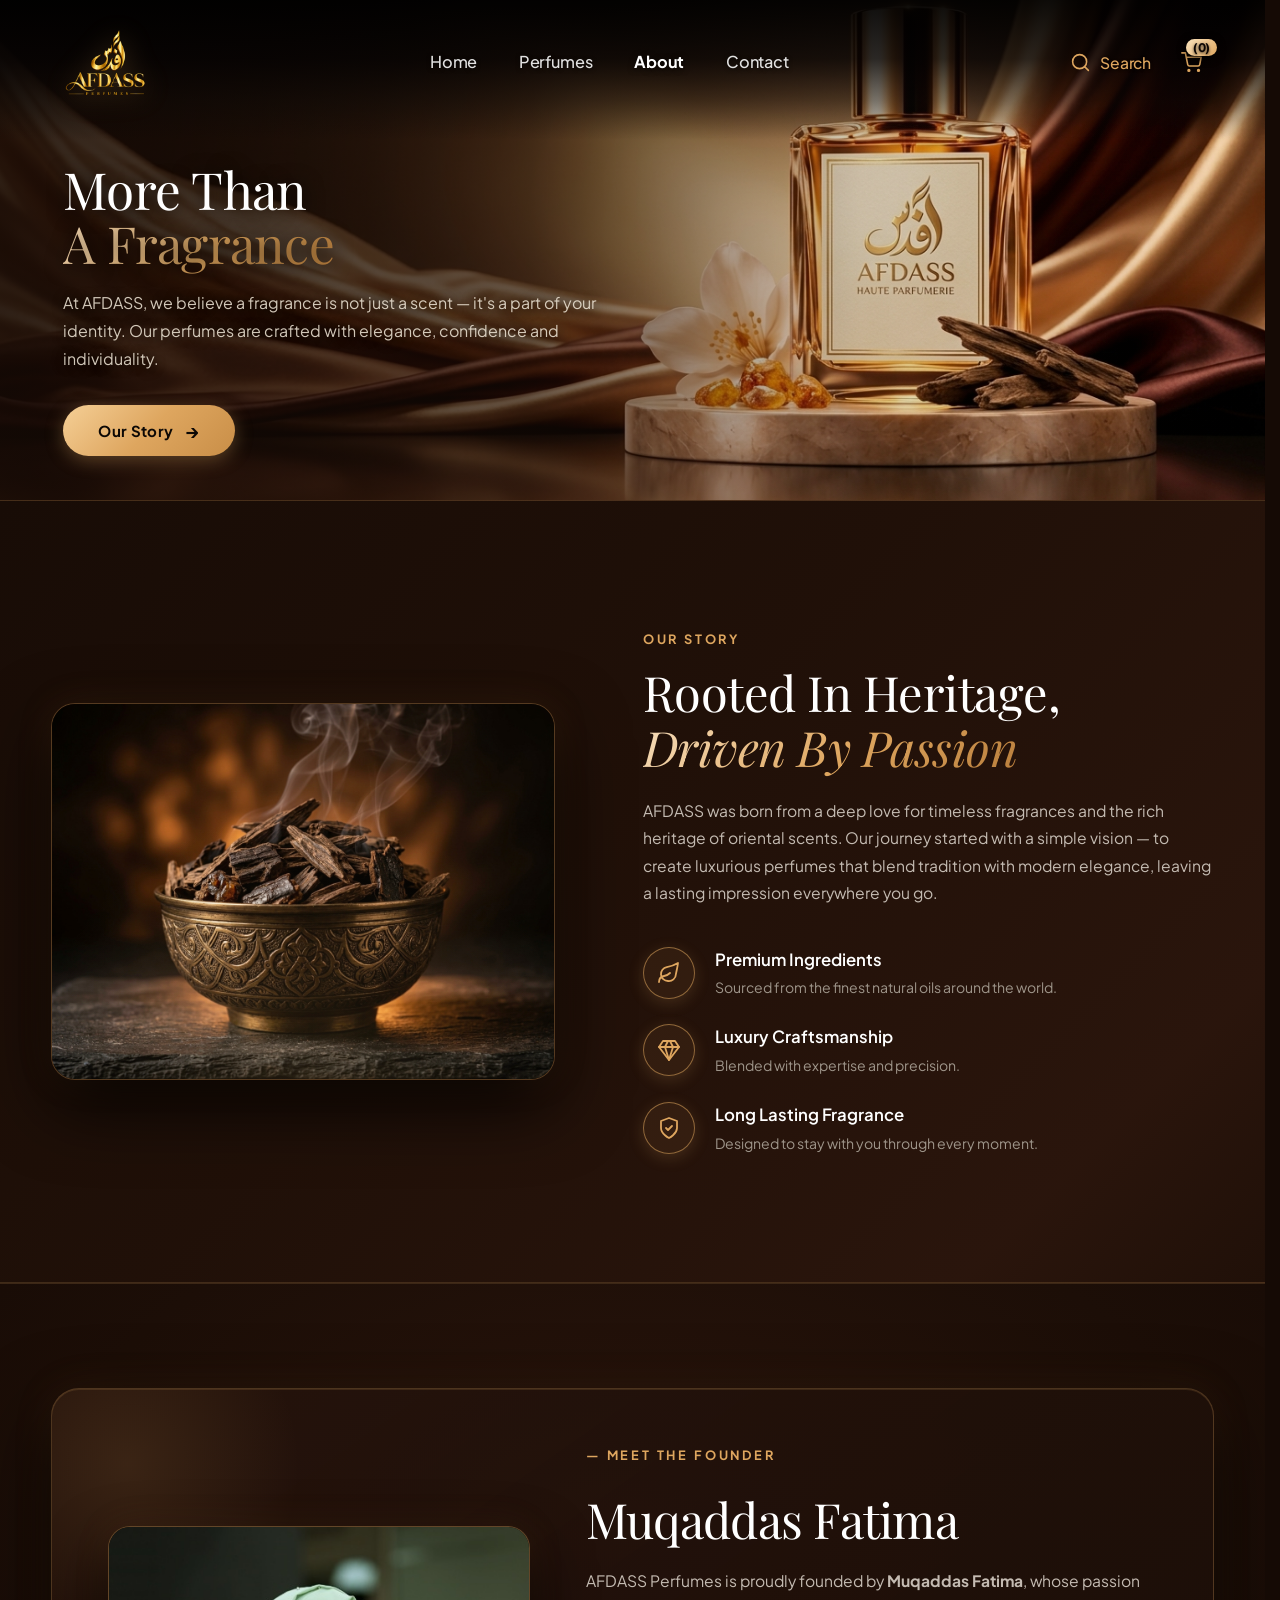
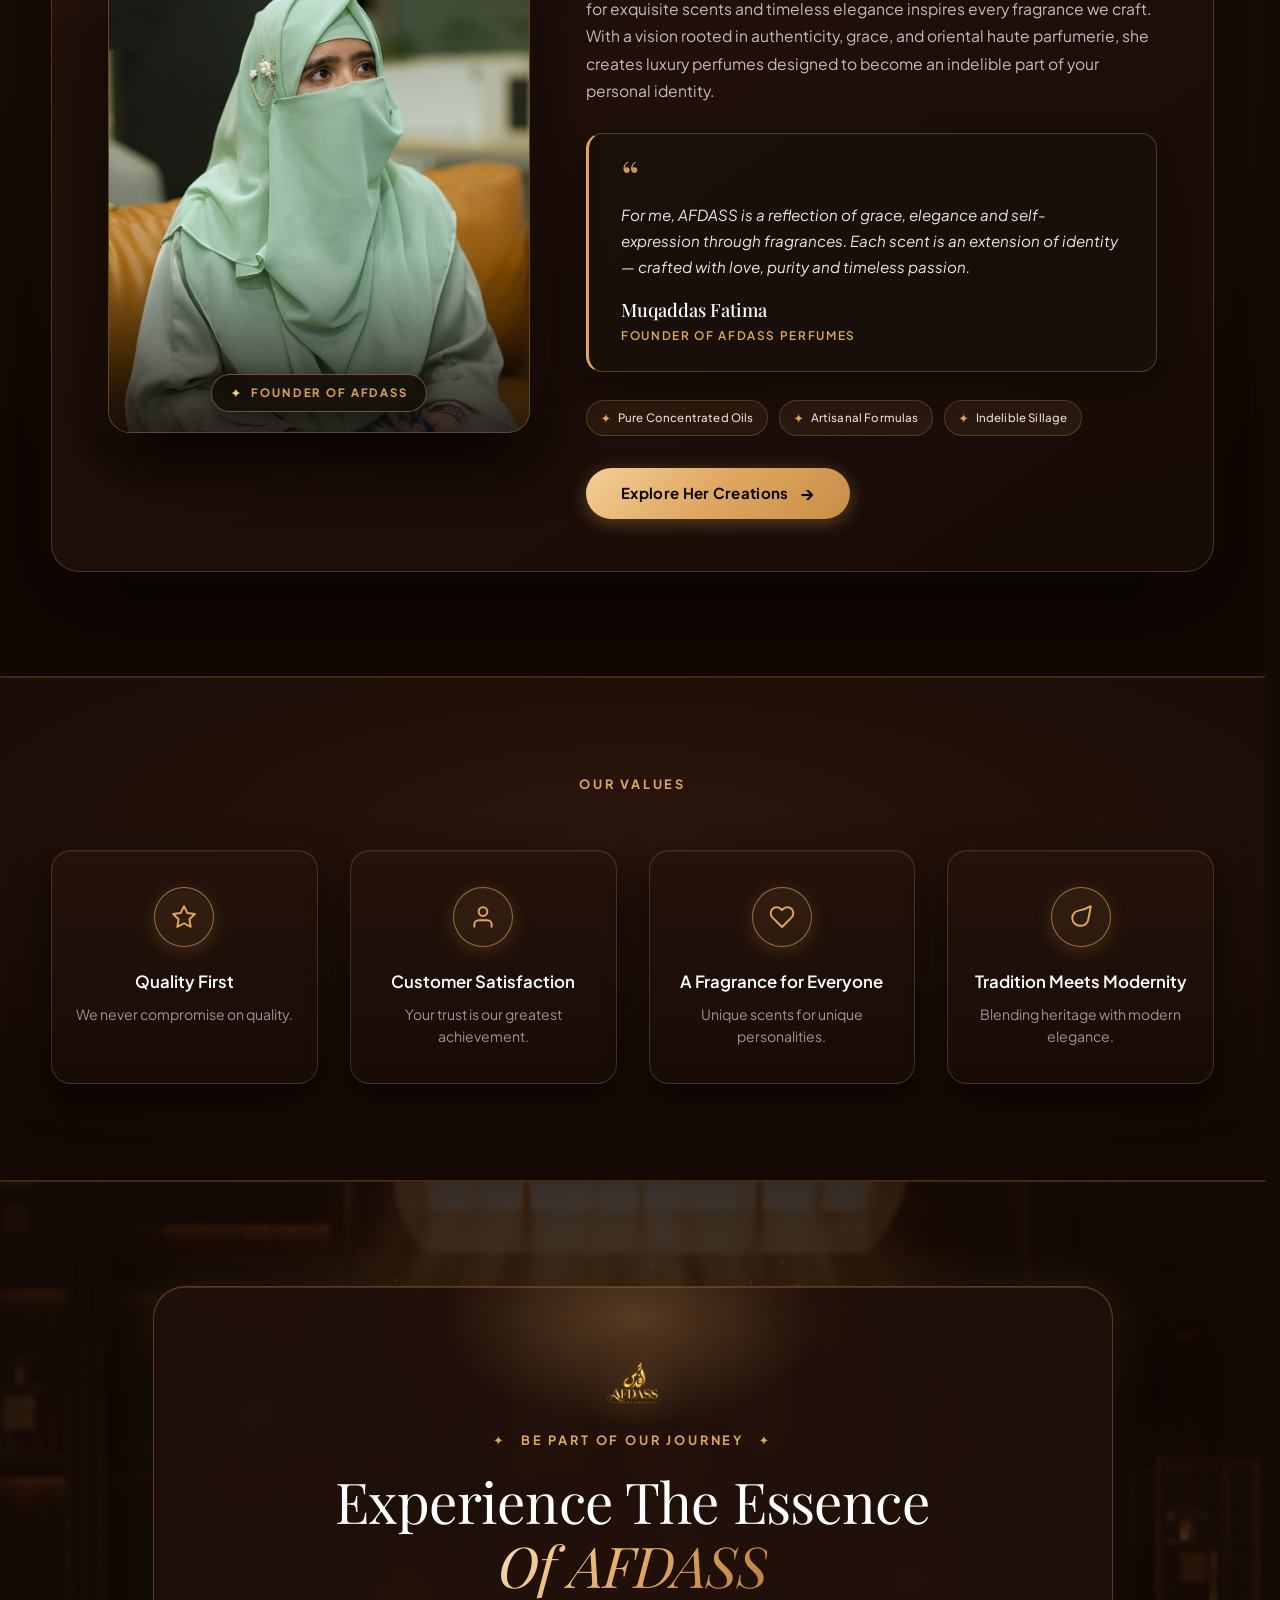
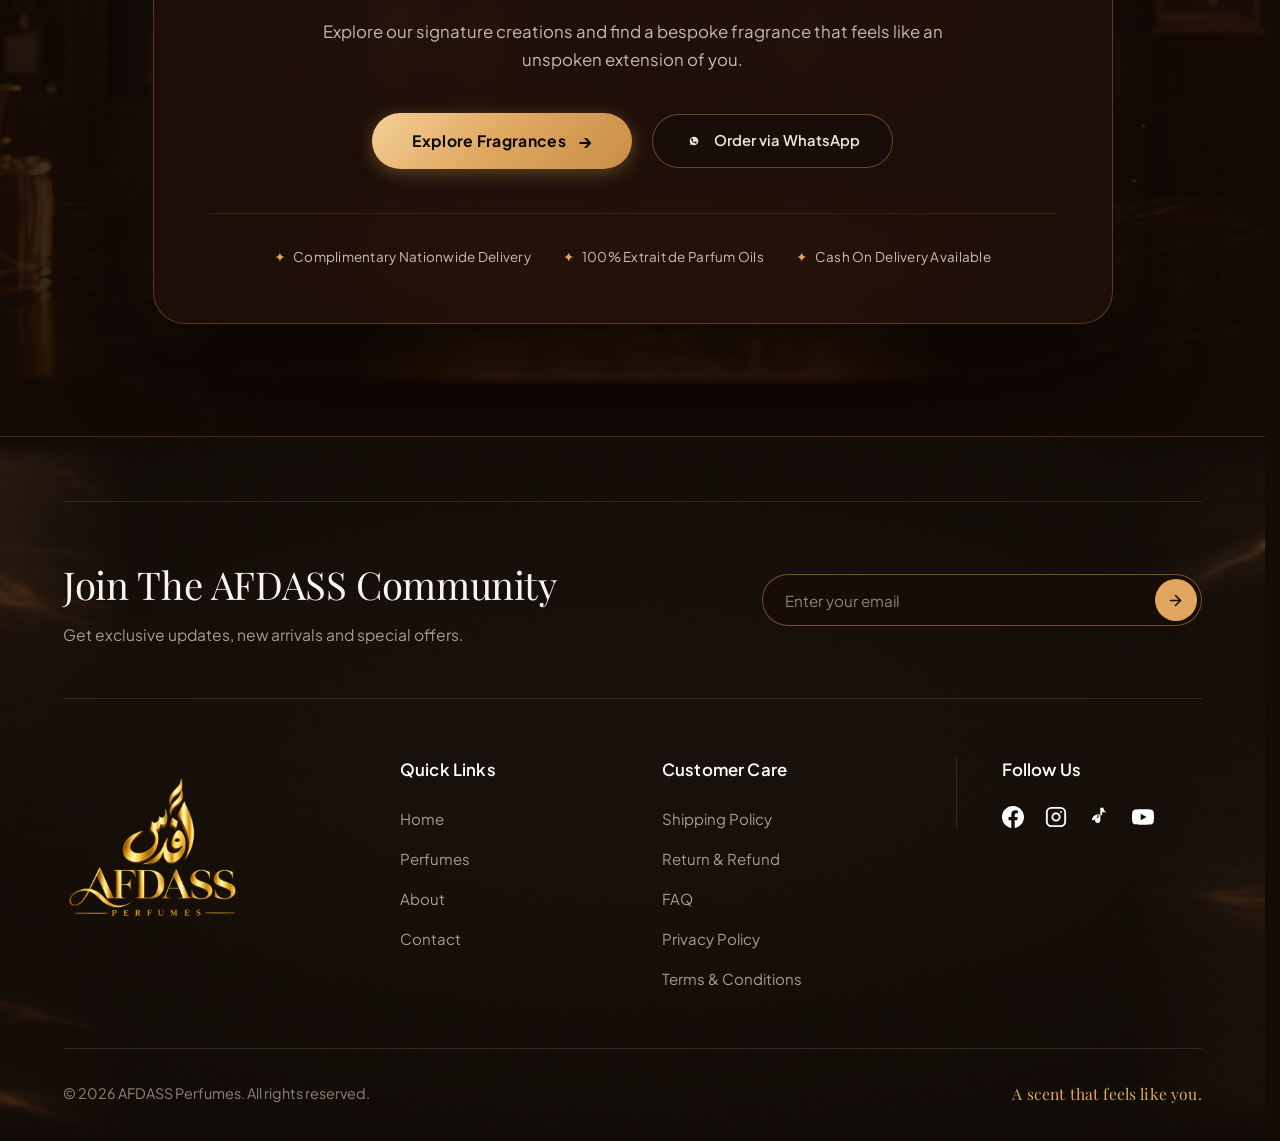
==== commit 18ba38f9: "fix(seo): replace French with high-converting luxury long-lasting keywords and update live domain to" ====
--- a/about.html
+++ b/about.html
@@ -4,30 +4,30 @@
   <meta charset="UTF-8" />
   <meta name="viewport" content="width=device-width, initial-scale=1.0" />
   <title>About Us | AFDASS PERFUMES Haute Parfumerie</title>
-  <meta name="description" content="Discover the story of AFDASS PERFUMES. Founded by Muqaddas Fatima, crafting luxury haute parfumerie with rich amber, precious florals, and French oils." />
+  <meta name="description" content="Discover the story of AFDASS PERFUMES. Founded by Muqaddas Fatima, crafting luxury haute parfumerie with rich amber, precious florals, and pure artisanal fragrance oils." />
   <meta name="keywords" content="about AFDASS, Muqaddas Fatima, Pakistani luxury perfumes, haute parfumerie story, artisanal fragrances Pakistan" />
   <meta name="author" content="AFDASS PERFUMES" />
   <meta name="robots" content="index, follow" />
-  <link rel="canonical" href="https://afdass.vercel.app/about.html" />
+  <link rel="canonical" href="https://afdassperfumes.com/about.html" />
 
   <!-- Open Graph / Facebook / WhatsApp -->
   <meta property="og:type" content="website" />
   <meta property="og:site_name" content="AFDASS PERFUMES" />
   <meta property="og:title" content="About Us | AFDASS PERFUMES Haute Parfumerie" />
   <meta property="og:description" content="More Than A Fragrance. Discover the story, artisanal craftsmanship, and vision behind AFDASS PERFUMES." />
-  <meta property="og:image" content="https://afdass.vercel.app/assets/og-share.jpg?v=20261005_logo" />
-  <meta property="og:image:secure_url" content="https://afdass.vercel.app/assets/og-share.jpg?v=20261005_logo" />
+  <meta property="og:image" content="https://afdassperfumes.com/assets/og-share.jpg?v=20261005_logo" />
+  <meta property="og:image:secure_url" content="https://afdassperfumes.com/assets/og-share.jpg?v=20261005_logo" />
   <meta property="og:image:type" content="image/jpeg" />
   <meta property="og:image:width" content="1200" />
   <meta property="og:image:height" content="630" />
   <meta property="og:image:alt" content="About AFDASS PERFUMES" />
-  <meta property="og:url" content="https://afdass.vercel.app/about.html" />
+  <meta property="og:url" content="https://afdassperfumes.com/about.html" />
 
   <!-- Twitter Card -->
   <meta name="twitter:card" content="summary_large_image" />
   <meta name="twitter:title" content="About Us | AFDASS PERFUMES Haute Parfumerie" />
   <meta name="twitter:description" content="More Than A Fragrance. Discover the story, artisanal craftsmanship, and vision behind AFDASS PERFUMES." />
-  <meta name="twitter:image" content="https://afdass.vercel.app/assets/og-share.jpg?v=20261005_logo" />
+  <meta name="twitter:image" content="https://afdassperfumes.com/assets/og-share.jpg?v=20261005_logo" />
 
     <!-- Favicon -->
   <link rel="icon" type="image/x-icon" href="favicon.ico?v=2" />
